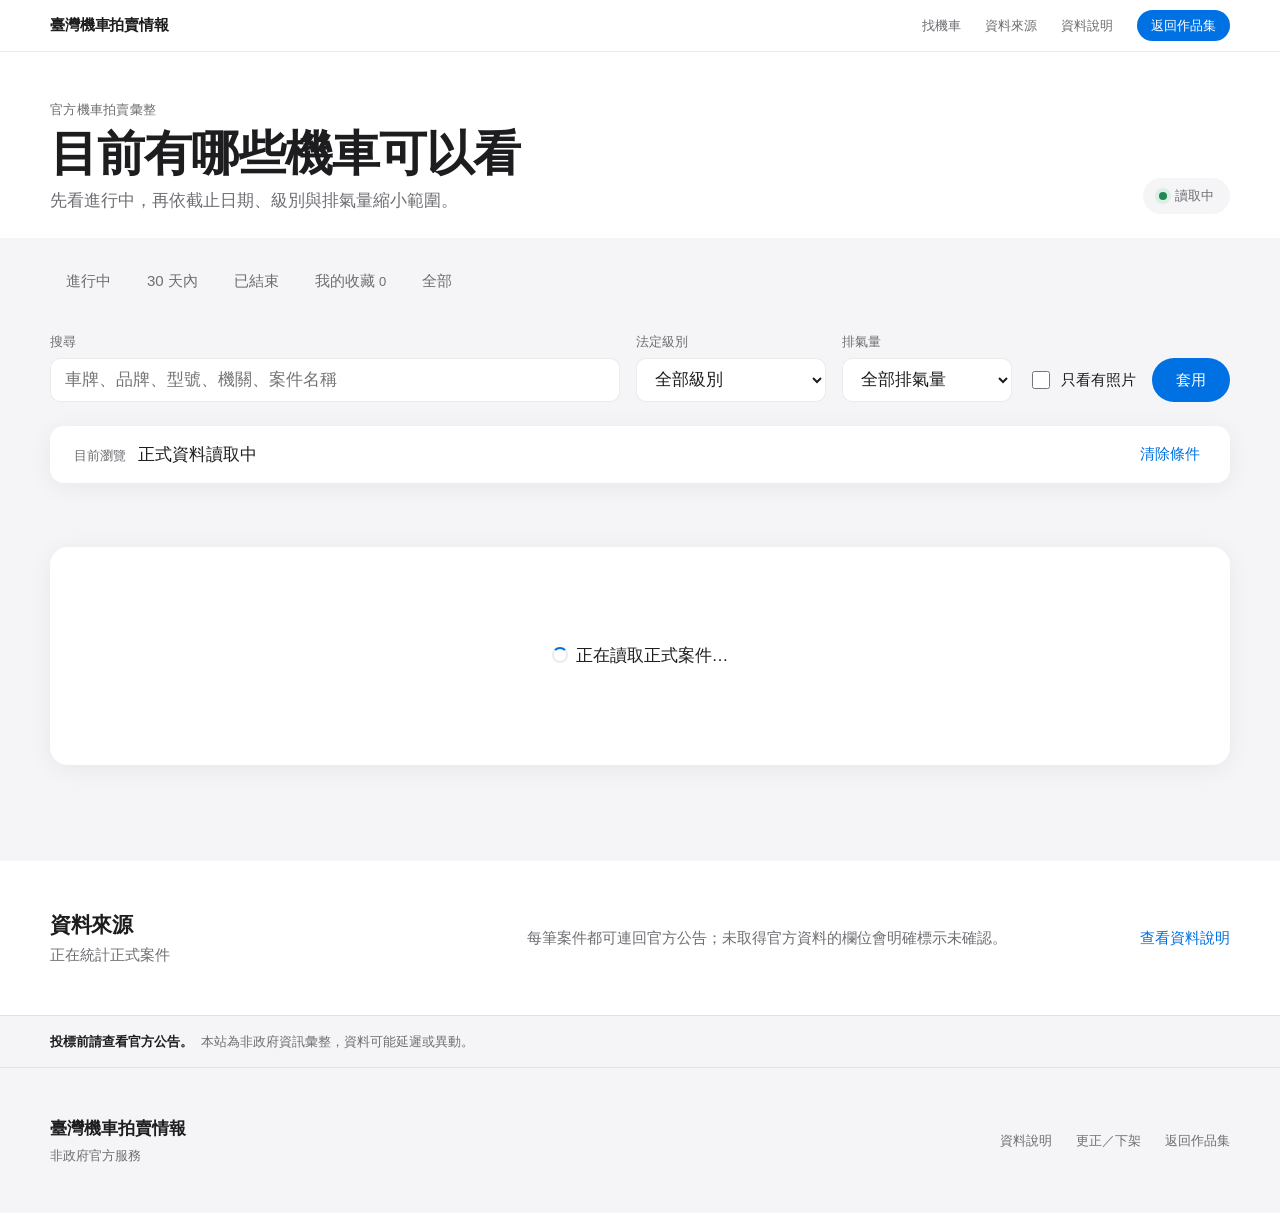
==== projects/taiwan-moto-auction/index.html @ c2b6a56d "style: redesign auction site with Apple-inspired design system 用 apple-ui-design skill 重寫 projects/t" ====
<!doctype html>
<html lang="zh-Hant">
<head>
  <meta charset="utf-8"><meta name="viewport" content="width=device-width,initial-scale=1">
  <meta name="description" content="臺灣機車拍賣情報：彙整官方公開機車標售案件、車牌、價格、拍賣日期、機關與原始公告。">
  <meta name="robots" content="index,follow,max-image-preview:large">
  <meta name="theme-color" content="#ffffff" media="(prefers-color-scheme: light)">
  <meta name="theme-color" content="#000000" media="(prefers-color-scheme: dark)">
  <meta property="og:title" content="臺灣機車拍賣情報｜Harry Chen"><meta property="og:description" content="從官方來源同步的真實機車標售資料，快速查看資格、車牌、價格、照片與公告。">
  <meta property="og:type" content="website"><meta property="og:url" content="https://harryjia.com/projects/taiwan-moto-auction">
  <title>臺灣機車拍賣情報｜Harry Chen</title><link rel="canonical" href="https://harryjia.com/projects/taiwan-moto-auction"><link rel="stylesheet" href="./styles.css">
</head>
<body>
  <a class="skip-link" href="#market">跳到案件列表</a>
  <header class="site-header"><a class="brand" href="./">臺灣機車拍賣情報</a><nav><a href="#market">找機車</a><a href="#coverage">資料來源</a><a href="./legal.html">資料說明</a><a class="back" href="/">返回作品集</a></nav></header>
  <main>
    <section class="page-intro"><div class="shell"><div><p class="eyebrow">官方機車拍賣彙整</p><h1>目前有哪些機車可以看</h1><p>先看進行中，再依截止日期、級別與排氣量縮小範圍。</p></div><div class="sync-pill" role="status"><span class="live-dot"></span><span id="syncStatus">讀取中</span></div></div></section>
    <section class="alert-bar" id="alerts" hidden><div class="shell" id="alertText"></div></section>
    <section class="market" id="market"><div class="shell">
      <div class="tabs" role="tablist" aria-label="案件狀態"><button data-view="active">進行中</button><button data-view="within30">30 天內</button><button data-view="ended">已結束</button><button data-view="favorites">我的收藏 <span id="favoriteCount">0</span></button><button data-view="all">全部</button></div>
      <form class="filters" id="filters">
        <label class="search-field"><span>搜尋</span><input id="keyword" type="search" placeholder="車牌、品牌、型號、機關、案件名稱"></label>
        <label><span>法定級別</span><select id="vehicleClass"><option value="">全部級別</option><option value="ORDINARY_LIGHT">普通輕型</option><option value="ORDINARY_HEAVY">普通重型</option><option value="LARGE_HEAVY">大型重型</option><option value="ELECTRIC_MOTORCYCLE">電動機車</option><option value="HEAVY_UNSPECIFIED">重型（級別未明）</option><option value="UNKNOWN">級別未確認</option></select></label>
        <label><span>排氣量</span><select id="cc"><option value="">全部排氣量</option></select></label>
        <label class="check"><input id="hasPhotos" type="checkbox">只看有照片</label><button class="button filter-button" type="submit">套用</button>
      </form>
      <div class="current-view"><div><span>目前瀏覽</span><strong id="summary">正式資料讀取中</strong></div><button id="clearFilters" type="button">清除條件</button></div><div class="chips" id="chips"></div>
      <div class="loading" id="loading"><span></span>正在讀取正式案件…</div><div class="error" id="error" hidden><h3>正式資料暫時無法載入</h3><p>沒有以假資料替代。請稍後重試，或直接前往官方來源。</p><button class="button" id="retry" type="button">重新讀取</button></div>
      <div class="card-grid" id="results"></div><div class="empty" id="empty" hidden><h3>目前沒有符合條件的正式案件</h3><p id="emptyHint">可切換狀態或清除部分條件。</p></div>
    </div></section>
    <section class="source-summary" id="coverage"><div class="shell"><div><h2>資料來源</h2><p id="sourceCounts">正在統計正式案件</p></div><p>每筆案件都可連回官方公告；未取得官方資料的欄位會明確標示未確認。</p><a href="./legal.html">查看資料說明</a></div></section>
    <aside class="notice"><div class="shell"><strong>投標前請查看官方公告。</strong><span>本站為非政府資訊彙整，資料可能延遲或異動。</span></div></aside>
  </main>
  <div class="compare-tray" id="compareTray" hidden><span>已選 <strong id="compareCount">0</strong> 台</span><button id="openCompare" type="button">開始比較</button><button id="clearCompare" type="button">清除</button></div>
  <dialog id="compareDialog"><div class="dialog-head"><h2>機車比較</h2><button id="closeCompare" type="button" aria-label="關閉">×</button></div><div class="compare-table-wrap" id="compareContent"></div></dialog>
  <footer><div class="shell footer-inner"><div><strong>臺灣機車拍賣情報</strong><p>非政府官方服務</p></div><nav><a href="./legal.html">資料說明</a><a href="mailto:harryjia1007@gmail.com">更正／下架</a><a href="/">返回作品集</a></nav></div></footer>
  <script src="./shared.js" defer></script><script src="./app.js" defer></script>
</body></html>
---- projects/taiwan-moto-auction/styles.css ----
/* ============================================================
   臺灣機車拍賣情報 — Apple 風格設計系統
   2026-08-20 依 apple-ui-design skill 重寫（Clarity / Deference / Depth）

   重寫原則：
   • 所有 class 名稱一律不動——app.js 與 detail.js 直接產生這些 class，
     改名會讓畫面靜默壞掉。這份檔案只換視覺，不碰結構。
   • 原本是壓縮成一行的寫法，改成可讀排版。檔案本來就小，維護性比幾 KB 重要。
   • 資料密集的列表頁不套用 Apple 行銷頁那種 680px 窄版；「內容為王」在這裡
     的意思是把案件資訊排清楚，不是把版面縮窄。
   ============================================================ */

/* ---------- 設計 token ---------- */
:root {
  /* 淺色（預設） */
  --bg-primary: #ffffff;
  --bg-secondary: #f5f5f7;
  --bg-elevated: #ffffff;
  --text-primary: #1d1d1f;
  /* Apple 官方行銷頁用的次要文字灰是 #86868b，但實測在白底上對 13px 以下的小字
     只有 3.62:1，gate 小標更低到 3.33:1——低於 WCAG AA 對小字要求的 4.5:1。
     apple-ui-design skill 的色票與它自己的 checklist（Contrast ratio ≥ 4.5:1）
     在這裡互相衝突，取無障礙優先，改用較深的 #6e6e73（實測 5.1:1 / 4.67:1）。 */
  --text-secondary: #6e6e73;
  --accent: #0071e3;
  --accent-hover: #0077ed;
  --separator: rgba(0, 0, 0, 0.08);
  --card-shadow: 0 4px 24px rgba(0, 0, 0, 0.06);
  --card-shadow-hover: 0 12px 40px rgba(0, 0, 0, 0.10);
  --overlay-shadow: 0 20px 60px rgba(0, 0, 0, 0.18);

  /* 語意色（沿用 Apple 系統色，深淺模式各一組） */
  --green: #1d8b4f;
  --green-bg: rgba(52, 199, 89, 0.12);
  --amber: #a05a00;
  --amber-bg: rgba(255, 149, 0, 0.12);
  --red: #d70015;
  --red-bg: rgba(255, 59, 48, 0.10);
  /* 「已結束」標籤專用。不直接用 --text-secondary：那個顏色是設計來放在頁面底色上的，
     疊在半透明灰底標籤上時對比度只有 4.4（深色模式更低到 4.07），11px 小字達不到
     WCAG AA 要求的 4.5:1。這組是實際量測後調到過標的值。 */
  --neutral: #5c5c60;
  --neutral-bg: rgba(0, 0, 0, 0.06);

  /* 間距節奏 4 / 8 / 16 / 24 / 48 / 96 */
  --space-xs: 4px;
  --space-sm: 8px;
  --space-md: 16px;
  --space-lg: 24px;
  --space-xl: 48px;
  --space-2xl: 96px;

  --radius-sm: 10px;
  --radius-md: 14px;
  --radius-lg: 18px;
  --radius-pill: 980px;

  --max: 1180px;
  --ease: cubic-bezier(0.25, 0.1, 0.25, 1);
  color-scheme: light dark;
}

@media (prefers-color-scheme: dark) {
  :root {
    --bg-primary: #000000;
    --bg-secondary: #1d1d1f;
    --bg-elevated: #1d1d1f;
    --text-primary: #f5f5f7;
    --text-secondary: #98989d;
    --accent: #0a84ff;
    --accent-hover: #409cff;
    --separator: rgba(255, 255, 255, 0.12);
    --card-shadow: 0 4px 24px rgba(0, 0, 0, 0.5);
    --card-shadow-hover: 0 12px 40px rgba(0, 0, 0, 0.6);
    --overlay-shadow: 0 20px 60px rgba(0, 0, 0, 0.7);

    --green: #30d158;
    --green-bg: rgba(48, 209, 88, 0.16);
    --amber: #ff9f0a;
    --amber-bg: rgba(255, 159, 10, 0.16);
    --red: #ff453a;
    --red-bg: rgba(255, 69, 58, 0.16);
    --neutral: #aeaeb2;
    --neutral-bg: rgba(255, 255, 255, 0.12);
  }
}

/* ---------- 基礎 ---------- */
* { box-sizing: border-box; }
html { scroll-behavior: smooth; -webkit-text-size-adjust: 100%; }

body {
  margin: 0;
  background: var(--bg-primary);
  color: var(--text-primary);
  font-family: -apple-system, BlinkMacSystemFont, "SF Pro Text", "PingFang TC",
               "Noto Sans TC", "Helvetica Neue", sans-serif;
  font-size: 17px;
  line-height: 1.5;
  -webkit-font-smoothing: antialiased;
}

a { color: inherit; text-underline-offset: 4px; }
button, select, input { font: inherit; color: inherit; }
h1, h2, h3 { letter-spacing: -0.02em; }

.shell { width: min(var(--max), calc(100% - var(--space-xl))); margin-inline: auto; }

.skip-link {
  position: fixed; left: var(--space-md); top: -60px; z-index: 30;
  padding: 12px 20px; border-radius: var(--radius-pill);
  background: var(--text-primary); color: var(--bg-primary);
  font-weight: 500; text-decoration: none;
}
.skip-link:focus { top: var(--space-md); }

:focus-visible { outline: 2px solid var(--accent); outline-offset: 3px; border-radius: 6px; }

/* ---------- 頁首 ---------- */
.site-header {
  position: sticky; top: 0; z-index: 20;
  height: 52px;
  padding-inline: max(var(--space-lg), calc((100vw - var(--max)) / 2));
  display: flex; align-items: center; justify-content: space-between;
  background: color-mix(in srgb, var(--bg-primary) 72%, transparent);
  backdrop-filter: saturate(180%) blur(20px);
  -webkit-backdrop-filter: saturate(180%) blur(20px);
  border-bottom: 1px solid var(--separator);
}
.brand { font-size: 15px; font-weight: 600; text-decoration: none; letter-spacing: -0.01em; }
.site-header nav { display: flex; align-items: center; gap: var(--space-lg); font-size: 13px; }
.site-header nav a { color: var(--text-secondary); text-decoration: none; transition: color 0.2s var(--ease); }
.site-header nav a:hover { color: var(--text-primary); }
.site-header .back {
  padding: 6px 14px; border-radius: var(--radius-pill);
  background: var(--accent); color: #fff; font-weight: 500;
}
.site-header .back:hover { background: var(--accent-hover); color: #fff; }

/* ---------- 通用文字與按鈕 ---------- */
.eyebrow {
  margin: 0 0 var(--space-sm);
  color: var(--text-secondary);
  font-size: 13px; font-weight: 500; letter-spacing: 0.02em;
}

.button {
  display: inline-flex; align-items: center; justify-content: center; gap: var(--space-sm);
  min-height: 44px; padding: 12px 24px;
  border: 0; border-radius: var(--radius-pill);
  background: var(--accent); color: #fff;
  font-size: 15px; font-weight: 500; text-decoration: none; cursor: pointer;
  transition: transform 0.2s var(--ease), background 0.2s var(--ease);
}
.button:hover { background: var(--accent-hover); transform: scale(1.02); }
.button:active { transform: scale(0.99); }

/* ---------- 頁面標題區 ---------- */
.page-intro { padding: var(--space-xl) 0 var(--space-lg); }
.page-intro .shell {
  display: flex; align-items: flex-end; justify-content: space-between; gap: var(--space-lg);
}
.page-intro h1 {
  margin: 0;
  font-size: clamp(32px, 5vw, 48px); font-weight: 600; line-height: 1.1;
}
.page-intro p:last-child { margin: var(--space-sm) 0 0; color: var(--text-secondary); }

.sync-pill {
  display: flex; align-items: center; gap: var(--space-sm);
  padding: 8px 16px; border-radius: var(--radius-pill);
  background: var(--bg-secondary); color: var(--text-secondary);
  font-size: 13px; white-space: nowrap;
}
.live-dot {
  width: 8px; height: 8px; border-radius: 50%; flex: none;
  background: var(--green); box-shadow: 0 0 0 4px var(--green-bg);
}

/* ---------- 提醒條 ---------- */
.alert-bar { background: var(--amber-bg); border-block: 1px solid var(--separator); }
.alert-bar .shell { padding-block: 12px; color: var(--amber); font-size: 15px; }

/* ---------- 市場區塊 ---------- */
.market { padding: var(--space-lg) 0 var(--space-2xl); background: var(--bg-secondary); }
.section-heading { margin-bottom: var(--space-lg); }
.section-heading h2 { margin: 0; font-size: clamp(24px, 3vw, 32px); font-weight: 600; }

/* 分頁標籤 */
.tabs {
  display: flex; align-items: center; gap: var(--space-xs);
  padding-bottom: var(--space-md);
  overflow-x: auto; scrollbar-width: none;
}
.tabs::-webkit-scrollbar { display: none; }
.tabs button {
  min-height: 36px; padding: 8px 16px;
  border: 0; border-radius: var(--radius-pill);
  background: transparent; color: var(--text-secondary);
  font-size: 15px; font-weight: 500; white-space: nowrap; cursor: pointer;
  transition: background 0.2s var(--ease), color 0.2s var(--ease);
}
.tabs button:hover { background: var(--separator); color: var(--text-primary); }
.tabs button.active { background: var(--accent); color: #fff; }
.tabs span { margin-left: auto; color: var(--text-secondary); font-size: 13px; }

/* 篩選列 */
.filters {
  display: grid; grid-template-columns: minmax(240px, 1.4fr) 190px 170px auto auto;
  gap: var(--space-md); align-items: end;
  padding: var(--space-md) 0 var(--space-lg);
}
.filters > label > span {
  display: block; margin-bottom: 6px;
  color: var(--text-secondary); font-size: 13px;
}
.filters select,
.filters input[type="search"] {
  width: 100%; height: 44px; padding: 0 14px;
  border: 1px solid var(--separator); border-radius: var(--radius-sm);
  background: var(--bg-elevated); color: var(--text-primary);
  transition: border-color 0.2s var(--ease);
}
.filters select:hover,
.filters input[type="search"]:hover { border-color: var(--text-secondary); }
.filters select:disabled { opacity: 0.4; }
.filters .check {
  min-height: 44px; display: flex; align-items: center; gap: var(--space-sm);
  font-size: 15px; white-space: nowrap; cursor: pointer;
}
.filters .check input { width: 18px; height: 18px; accent-color: var(--accent); }
.filter-button { height: 44px; }

/* 目前檢視摘要 */
.current-view {
  display: flex; justify-content: space-between; align-items: center; gap: var(--space-md);
  padding: var(--space-md) var(--space-lg);
  border-radius: var(--radius-md);
  background: var(--bg-elevated); box-shadow: var(--card-shadow);
}
.current-view div { display: flex; align-items: baseline; gap: 12px; min-width: 0; }
.current-view span { color: var(--text-secondary); font-size: 13px; white-space: nowrap; }
.current-view strong { font-weight: 500; }
.current-view button {
  border: 0; background: transparent; color: var(--accent);
  font-size: 15px; cursor: pointer; white-space: nowrap;
}
.current-view button:hover { text-decoration: underline; }

.chips { min-height: 24px; display: flex; gap: var(--space-sm); flex-wrap: wrap; margin: var(--space-md) 0 var(--space-lg); }
.chip {
  padding: 5px 12px; border-radius: var(--radius-pill);
  background: var(--bg-elevated); color: var(--text-secondary);
  font-size: 13px; box-shadow: var(--card-shadow);
}

/* ---------- 案件卡片 ---------- */
.card-grid { display: grid; grid-template-columns: repeat(3, minmax(0, 1fr)); gap: var(--space-lg); }

.card {
  position: relative;
  display: flex; flex-direction: column; min-width: 0;
  background: var(--bg-elevated);
  border-radius: var(--radius-lg);
  overflow: hidden;
  box-shadow: var(--card-shadow);
  transition: transform 0.3s var(--ease), box-shadow 0.3s var(--ease);
}
.card:hover { transform: translateY(-2px); box-shadow: var(--card-shadow-hover); }

/* 照片 */
.photo-carousel { position: relative; height: 220px; background: var(--bg-secondary); overflow: hidden; }
.photo-carousel img { width: 100%; height: 100%; object-fit: cover; display: block; }
.photo-carousel img[hidden] { display: none; }
.photo-prev, .photo-next {
  position: absolute; top: 50%; transform: translateY(-50%);
  width: 32px; height: 32px; display: grid; place-items: center;
  border: 0; border-radius: 50%;
  background: rgba(0, 0, 0, 0.5); color: #fff;
  font-size: 20px; line-height: 1; cursor: pointer;
  backdrop-filter: blur(8px);
  transition: background 0.2s var(--ease);
}
.photo-prev:hover, .photo-next:hover { background: rgba(0, 0, 0, 0.7); }
.photo-prev { left: 12px; }
.photo-next { right: 12px; }
.photo-count, .official-photo {
  position: absolute; bottom: 12px;
  padding: 4px 10px; border-radius: var(--radius-pill);
  background: rgba(0, 0, 0, 0.5); color: #fff;
  font-size: 11px; font-weight: 500;
  backdrop-filter: blur(8px);
}
.photo-count { right: 12px; }
.official-photo { left: 12px; }
.photo-failed { height: 100%; display: grid; place-items: center; color: var(--text-secondary); font-size: 15px; }
.photo-failed[hidden] { display: none; }
.image-error .official-photo,
.image-error .photo-count,
.image-error button { display: none; }

.no-photo-note {
  margin: var(--space-lg) 56px 0 var(--space-lg);
  color: var(--text-secondary); font-size: 13px;
}
.card-without-photo { border-top: 3px solid var(--accent); }

/* 收藏按鈕 */
.favorite-button {
  position: absolute; z-index: 4; right: 12px; top: 12px;
  width: 44px; height: 44px; display: grid; place-items: center;
  border: 0; border-radius: 50%;
  background: color-mix(in srgb, var(--bg-elevated) 80%, transparent);
  backdrop-filter: blur(20px);
  color: var(--text-secondary); font-size: 18px; cursor: pointer;
  box-shadow: 0 2px 12px rgba(0, 0, 0, 0.12);
  transition: transform 0.2s var(--ease), color 0.2s var(--ease);
}
.favorite-button:hover { transform: scale(1.08); }
.favorite-button.selected { color: var(--red); background: var(--red-bg); }

/* 卡片內容 */
.card-body { display: flex; flex-direction: column; gap: var(--space-md); padding: var(--space-lg); height: 100%; }

.source { display: flex; gap: var(--space-sm); align-items: center; color: var(--text-secondary); font-size: 13px; }
.source i { width: 6px; height: 6px; border-radius: 50%; background: var(--accent); flex: none; }
.source .status { margin-left: auto; padding: 3px 10px; border-radius: var(--radius-pill); font-size: 11px; font-weight: 500; }
.source .active-status { color: var(--green); background: var(--green-bg); }
.source .ended { color: var(--neutral); background: var(--neutral-bg); }

.card h3 { margin: 0; font-size: 21px; font-weight: 600; line-height: 1.25; }
.card h3 a { text-decoration: none; }
.card h3 a:hover { color: var(--accent); }
.official-title { margin: -8px 0 0; color: var(--text-secondary); font-size: 13px; line-height: 1.4; }

/* 兩個關鍵決策欄位：能否領牌／投標資格 —— 這是本站對綜合型網站的核心差異，給它最高視覺權重 */
.gates { display: grid; grid-template-columns: 1fr 1fr; gap: var(--space-sm); }
.gate { padding: 12px; border-radius: var(--radius-sm); background: var(--bg-secondary); }
.gate span { display: block; color: var(--text-secondary); font-size: 11px; margin-bottom: 2px; }
.gate strong { font-size: 14px; font-weight: 500; }

.facts { display: grid; grid-template-columns: 1fr 1fr; gap: 12px; margin: 0; }
.facts div { min-width: 0; }
.facts dt { display: block; color: var(--text-secondary); font-size: 11px; }
.facts dd { margin: 2px 0 0; font-size: 14px; font-weight: 500; overflow-wrap: anywhere; }

.condition {
  margin: auto 0 0; padding-top: var(--space-md);
  border-top: 1px solid var(--separator);
  color: var(--text-secondary); font-size: 13px;
}

.card-actions {
  display: flex; align-items: center; gap: 12px; flex-wrap: wrap;
  margin-top: auto; padding-top: var(--space-md);
  border-top: 1px solid var(--separator);
}
.detail-link, .official-link { color: var(--accent); font-size: 15px; font-weight: 500; text-decoration: none; }
.detail-link:hover, .official-link:hover { text-decoration: underline; }
.compare-button {
  min-height: 32px; padding: 6px 14px;
  border: 1px solid var(--separator); border-radius: var(--radius-pill);
  background: transparent; color: var(--text-primary);
  font-size: 13px; font-weight: 500; cursor: pointer;
  transition: all 0.2s var(--ease);
}
.compare-button:hover { border-color: var(--accent); color: var(--accent); }
.compare-button.selected { border-color: var(--accent); background: var(--accent); color: #fff; }
.card-actions span { margin-left: auto; color: var(--text-secondary); font-size: 11px; white-space: nowrap; }

/* ---------- 狀態區塊 ---------- */
.loading, .error, .empty {
  margin-top: var(--space-md); padding: var(--space-2xl) var(--space-lg);
  text-align: center; border-radius: var(--radius-lg);
  background: var(--bg-elevated); box-shadow: var(--card-shadow);
}
.loading span {
  display: inline-block; width: 16px; height: 16px; margin-right: var(--space-sm);
  vertical-align: -2px;
  border: 2px solid var(--separator); border-top-color: var(--accent);
  border-radius: 50%; animation: spin 0.8s linear infinite;
}
@keyframes spin { to { transform: rotate(360deg); } }
.error h2, .error h3, .empty h3 { margin: 0 0 var(--space-sm); font-size: 21px; font-weight: 600; }
.error p, .empty p { margin: 0 0 var(--space-md); color: var(--text-secondary); }

/* ---------- 資料來源區 ---------- */
.source-summary { padding: var(--space-xl) 0; background: var(--bg-primary); }
.source-summary .shell {
  display: grid; grid-template-columns: 1fr 1.3fr auto;
  align-items: center; gap: var(--space-lg);
}
.source-summary h2 { margin: 0 0 var(--space-xs); font-size: 21px; font-weight: 600; }
.source-summary p { margin: 0; color: var(--text-secondary); font-size: 15px; }
.source-summary a { color: var(--accent); font-size: 15px; font-weight: 500; white-space: nowrap; text-decoration: none; }
.source-summary a:hover { text-decoration: underline; }

.notice { padding: var(--space-md) 0; background: var(--bg-secondary); border-top: 1px solid var(--separator); }
.notice .shell { display: flex; gap: var(--space-sm); align-items: center; flex-wrap: wrap; font-size: 13px; }
.notice span { color: var(--text-secondary); }

/* ---------- 頁尾 ---------- */
footer { padding: var(--space-xl) 0; background: var(--bg-secondary); border-top: 1px solid var(--separator); }
.footer-inner { display: flex; justify-content: space-between; gap: var(--space-lg); flex-wrap: wrap; }
.footer-inner strong { font-size: 17px; font-weight: 600; }
.footer-inner p { margin: var(--space-xs) 0 0; color: var(--text-secondary); font-size: 13px; }
.footer-inner nav { display: flex; gap: var(--space-lg); align-items: center; flex-wrap: wrap; font-size: 13px; }
.footer-inner nav a { color: var(--text-secondary); text-decoration: none; }
.footer-inner nav a:hover { color: var(--text-primary); }

/* ---------- 比較列與對話框 ---------- */
.compare-tray {
  position: fixed; z-index: 15; left: 50%; bottom: var(--space-lg);
  transform: translateX(-50%);
  display: flex; align-items: center; gap: var(--space-md);
  padding: 10px 10px 10px var(--space-lg);
  border-radius: var(--radius-pill);
  background: color-mix(in srgb, var(--text-primary) 92%, transparent);
  color: var(--bg-primary);
  backdrop-filter: blur(20px);
  box-shadow: var(--overlay-shadow);
  animation: fadeUp 0.3s var(--ease);
}
.compare-tray[hidden] { display: none; }
.compare-tray span { font-size: 15px; white-space: nowrap; }
.compare-tray button {
  min-height: 36px; padding: 8px 18px;
  border: 0; border-radius: var(--radius-pill);
  background: var(--accent); color: #fff;
  font-size: 15px; font-weight: 500; cursor: pointer;
  transition: opacity 0.2s var(--ease);
}
.compare-tray button:last-child { background: transparent; color: var(--bg-primary); }
.compare-tray button:hover { opacity: 0.85; }
.compare-tray button:disabled { opacity: 0.35; cursor: not-allowed; }

@keyframes fadeUp {
  from { opacity: 0; transform: translate(-50%, 20px); }
  to { opacity: 1; transform: translate(-50%, 0); }
}

dialog {
  width: min(920px, calc(100% - var(--space-lg)));
  max-height: 85vh; padding: 0;
  border: 0; border-radius: var(--radius-lg);
  background: var(--bg-elevated); color: var(--text-primary);
  box-shadow: var(--overlay-shadow);
}
dialog::backdrop { background: rgba(0, 0, 0, 0.45); backdrop-filter: blur(4px); }
.dialog-head {
  position: sticky; top: 0; z-index: 1;
  display: flex; justify-content: space-between; align-items: center;
  padding: var(--space-md) var(--space-lg);
  background: color-mix(in srgb, var(--bg-elevated) 85%, transparent);
  backdrop-filter: blur(20px);
  border-bottom: 1px solid var(--separator);
}
.dialog-head h2 { margin: 0; font-size: 21px; font-weight: 600; }
.dialog-head button {
  width: 44px; height: 44px; display: grid; place-items: center;
  border: 0; border-radius: 50%; background: transparent;
  color: var(--text-secondary); font-size: 24px; cursor: pointer;
}
.dialog-head button:hover { background: var(--bg-secondary); color: var(--text-primary); }
.compare-table-wrap { overflow: auto; padding: var(--space-lg); }
.compare-table { width: 100%; border-collapse: collapse; }
.compare-table th, .compare-table td {
  min-width: 180px; padding: 12px;
  border-bottom: 1px solid var(--separator);
  text-align: left; vertical-align: top; font-size: 15px;
}
.compare-table th { min-width: 110px; color: var(--text-secondary); font-size: 13px; font-weight: 400; }

/* ---------- 案件詳細頁 ---------- */
.detail-main { min-height: 70vh; padding: var(--space-lg) 0 var(--space-2xl); }
.detail-back { display: inline-block; margin-bottom: var(--space-lg); color: var(--accent); font-size: 15px; text-decoration: none; }
.detail-back:hover { text-decoration: underline; }

.detail-hero {
  display: flex; justify-content: space-between; align-items: flex-start; gap: var(--space-lg);
  padding-bottom: var(--space-lg); border-bottom: 1px solid var(--separator);
}
.detail-hero h1 { margin: 0; font-size: clamp(32px, 5vw, 48px); font-weight: 600; line-height: 1.1; }
.detail-hero p:last-child { max-width: 680px; color: var(--text-secondary); }
.detail-favorite {
  min-height: 44px; padding: 12px 20px;
  border: 1px solid var(--separator); border-radius: var(--radius-pill);
  background: transparent; color: var(--text-primary);
  font-size: 15px; font-weight: 500; white-space: nowrap; cursor: pointer;
  transition: all 0.2s var(--ease);
}
.detail-favorite:hover { border-color: var(--text-secondary); }
.detail-favorite.selected { border-color: var(--red); background: var(--red-bg); color: var(--red); }

.detail-gallery { display: grid; grid-template-columns: repeat(3, 1fr); gap: 12px; margin: var(--space-lg) 0; }
.detail-gallery a:first-child { grid-column: span 2; grid-row: span 2; }
.detail-gallery img {
  width: 100%; height: 220px; display: block; object-fit: cover;
  border-radius: var(--radius-md);
  transition: transform 0.3s var(--ease);
}
.detail-gallery a:first-child img { height: 452px; }
.detail-gallery a:hover img { transform: scale(1.01); }
.detail-no-photo {
  margin: var(--space-lg) 0; padding: var(--space-md) var(--space-lg);
  border-radius: var(--radius-md); background: var(--bg-secondary);
  color: var(--text-secondary); font-size: 15px;
}

.detail-grid { display: grid; grid-template-columns: repeat(2, 1fr); gap: var(--space-md); margin-top: var(--space-lg); }
.detail-section {
  padding: var(--space-lg); border-radius: var(--radius-lg);
  background: var(--bg-secondary);
}
.detail-section h2 { margin: 0 0 var(--space-md); font-size: 21px; font-weight: 600; }
.detail-section ul { margin-bottom: 0; padding-left: 1.2em; color: var(--text-secondary); }
.detail-facts { display: grid; grid-template-columns: repeat(2, 1fr); gap: var(--space-md); margin: 0; }
.detail-facts dt { color: var(--text-secondary); font-size: 11px; }
.detail-facts dd { margin: 2px 0 0; font-size: 15px; font-weight: 500; overflow-wrap: anywhere; }

.official-callout {
  display: flex; justify-content: space-between; align-items: center; gap: var(--space-lg);
  margin-top: var(--space-md); padding: var(--space-lg);
  border-radius: var(--radius-lg);
  background: var(--text-primary); color: var(--bg-primary);
}
.official-callout p { margin: var(--space-xs) 0 0; opacity: 0.7; font-size: 15px; }
.official-callout .button { background: var(--accent); color: #fff; }

/* ---------- 法律頁（legal.html 內嵌樣式的底稿） ---------- */
.legal { max-width: 680px; padding: var(--space-xl) 0 var(--space-2xl); }
.legal h1 { font-size: clamp(32px, 5vw, 48px); font-weight: 600; line-height: 1.1; }
.legal h2 {
  margin-top: var(--space-xl); padding-top: var(--space-lg);
  border-top: 1px solid var(--separator);
  font-size: 21px; font-weight: 600;
}
.legal p, .legal li { color: var(--text-secondary); }
.legal-callout {
  padding: var(--space-lg); border-radius: var(--radius-md);
  background: var(--bg-secondary); color: var(--text-primary);
}
.legal nav { display: flex; gap: var(--space-lg); flex-wrap: wrap; margin-top: var(--space-xl); font-size: 15px; }
.legal nav a { color: var(--accent); text-decoration: none; }

/* ---------- 響應式 ---------- */
@media (max-width: 900px) {
  .site-header nav a:not(.back) { display: none; }
  .filters { grid-template-columns: 1fr 1fr; }
  .search-field { grid-column: 1 / -1; }
  .card-grid { grid-template-columns: repeat(2, 1fr); }
  .page-intro .shell { flex-direction: column; align-items: flex-start; }
  .source-summary .shell { grid-template-columns: 1fr; }
  .detail-grid { grid-template-columns: 1fr; }
}

@media (max-width: 620px) {
  body { font-size: 16px; }
  .shell { width: min(var(--max), calc(100% - var(--space-lg))); }
  .site-header { padding-inline: var(--space-md); }
  .page-intro { padding: var(--space-lg) 0 var(--space-md); }
  .market { padding-bottom: var(--space-xl); }
  .tabs span { display: none; }
  .filters { grid-template-columns: 1fr; }
  .search-field { grid-column: auto; }
  .filter-button { width: 100%; }
  .current-view { align-items: flex-start; flex-direction: column; gap: var(--space-sm); }
  .current-view div { display: block; }
  .card-grid { grid-template-columns: 1fr; }
  .compare-tray { width: calc(100% - var(--space-lg)); justify-content: center; }
  .card-actions span { width: 100%; margin-left: 0; }
  .detail-hero { flex-direction: column; }
  .detail-gallery { grid-template-columns: 1fr 1fr; }
  .detail-gallery a:first-child { grid-column: span 2; }
  .detail-gallery img,
  .detail-gallery a:first-child img { height: 200px; }
  .detail-facts { grid-template-columns: 1fr 1fr; }
  .official-callout { align-items: flex-start; flex-direction: column; }
  .notice .shell { align-items: flex-start; flex-direction: column; gap: var(--space-xs); }
}

/* ---------- 觸控裝置：把點擊目標放大到 44px ----------
   Apple HIG 要求觸控目標至少 44×44pt。這裡不直接把桌機版全部撐大——滑鼠游標
   精準度高，硬撐成 44px 只會讓版面變臃腫、資訊密度下降。改成只在「粗指標」
   （手機、平板等觸控裝置）時放大，兩種輸入方式各自拿到合適的尺寸。

   文字型連結（查看完整資料、清除條件）不改字級，只加垂直 padding 撐開可點區域，
   視覺上維持原樣但手指點得到。 */
@media (pointer: coarse) {
  .tabs button { min-height: 44px; }
  .compare-button { min-height: 44px; padding-inline: 18px; }
  .photo-prev, .photo-next { width: 44px; height: 44px; font-size: 24px; }
  .detail-link,
  .official-link,
  .current-view button,
  .detail-back,
  .source-summary a,
  .legal nav a,
  .footer-inner nav a {
    display: inline-flex; align-items: center; min-height: 44px;
  }
  /* 卡片底部連結加了 min-height 後會把 card-actions 撐高，補一點負邊距抵銷 */
  .card-actions { padding-top: var(--space-sm); }
}

@media (prefers-reduced-motion: reduce) {
  html { scroll-behavior: auto; }
  *, *::before, *::after { transition: none !important; animation: none !important; }
}
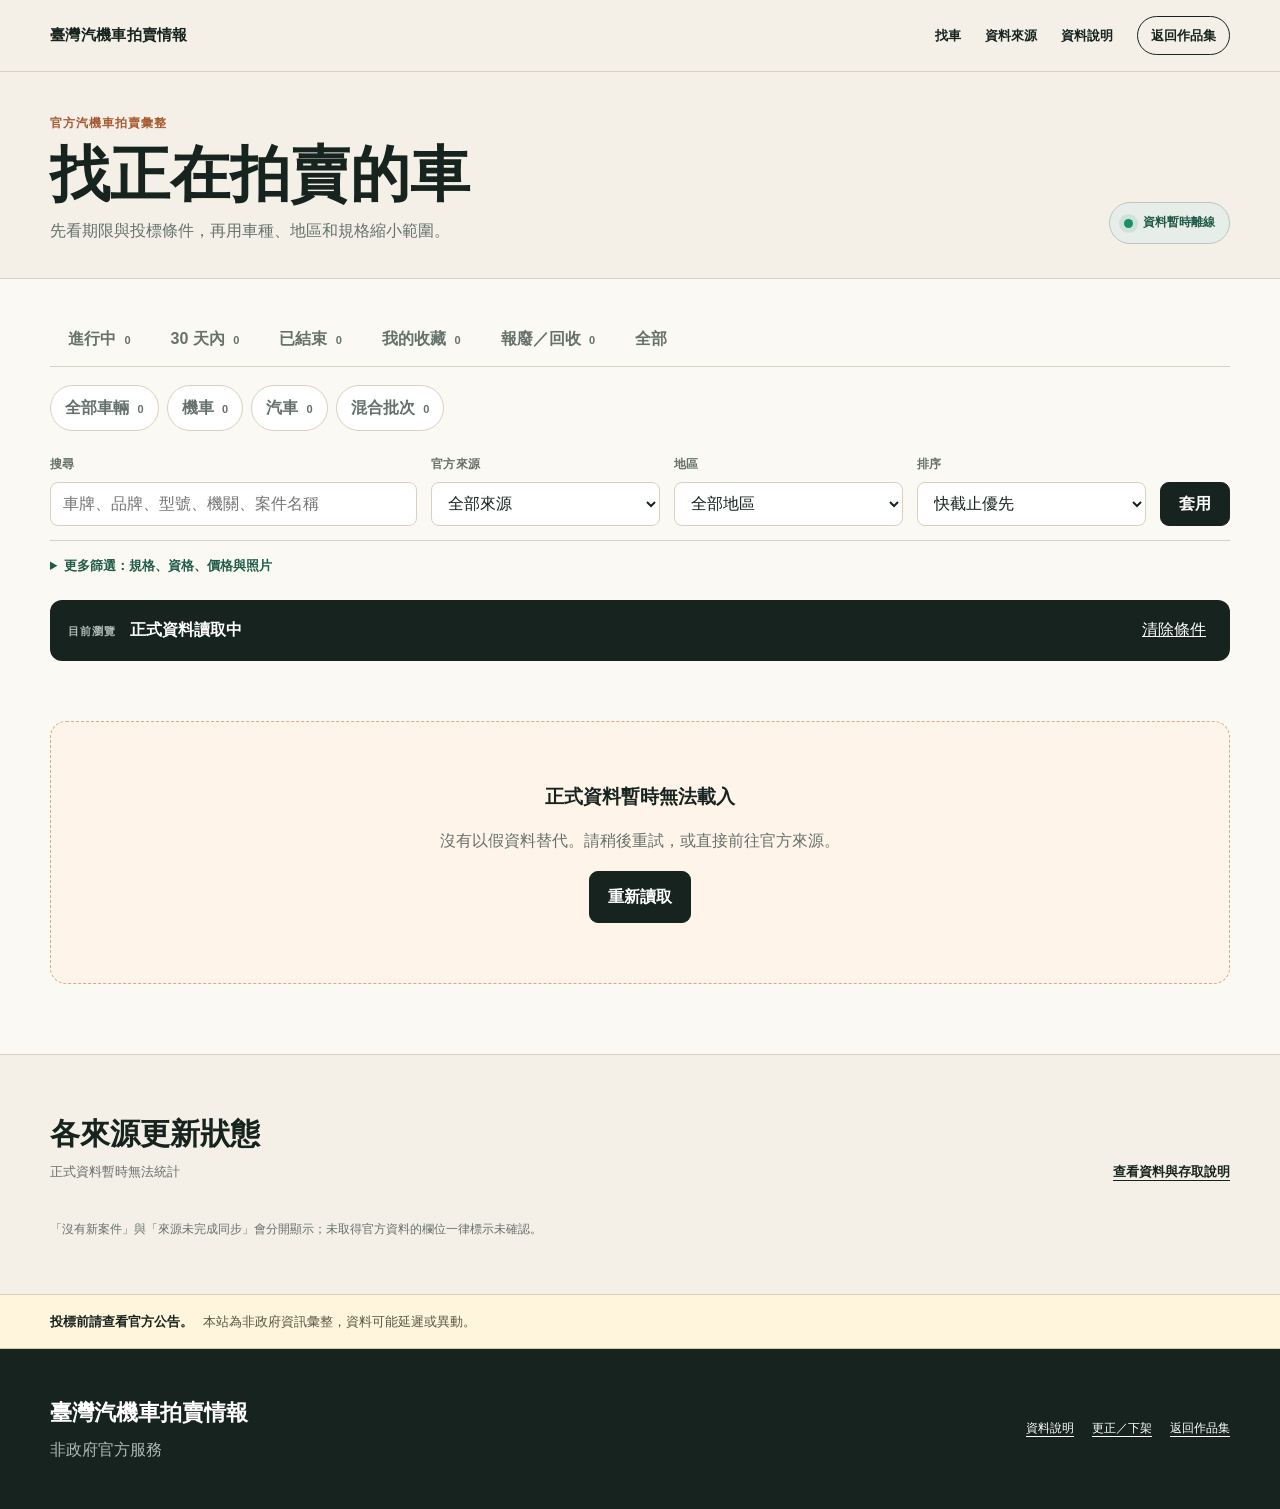
==== commit 8a1bec0f: "feat: launch live vehicle auction marketplace" ====
--- a/projects/taiwan-moto-auction/index.html
+++ b/projects/taiwan-moto-auction/index.html
@@ -2,37 +2,49 @@
 <html lang="zh-Hant">
 <head>
   <meta charset="utf-8"><meta name="viewport" content="width=device-width,initial-scale=1">
-  <meta name="description" content="臺灣機車拍賣情報：彙整官方公開機車標售案件、車牌、價格、拍賣日期、機關與原始公告。">
-  <meta name="robots" content="index,follow,max-image-preview:large">
-  <meta name="theme-color" content="#ffffff" media="(prefers-color-scheme: light)">
-  <meta name="theme-color" content="#000000" media="(prefers-color-scheme: dark)">
-  <meta property="og:title" content="臺灣機車拍賣情報｜Harry Chen"><meta property="og:description" content="從官方來源同步的真實機車標售資料，快速查看資格、車牌、價格、照片與公告。">
+  <meta name="description" content="臺灣汽機車拍賣情報：彙整官方公開汽車與機車標售案件、車牌、價格、拍賣日期、機關與原始公告。">
+  <meta name="robots" content="index,follow,max-image-preview:large"><meta name="theme-color" content="#f4f0e7">
+  <meta property="og:title" content="臺灣汽機車拍賣情報｜Harry Chen"><meta property="og:description" content="從官方來源同步的真實汽機車標售資料，快速查看資格、車牌、價格、照片與公告。">
   <meta property="og:type" content="website"><meta property="og:url" content="https://harryjia.com/projects/taiwan-moto-auction">
-  <title>臺灣機車拍賣情報｜Harry Chen</title><link rel="canonical" href="https://harryjia.com/projects/taiwan-moto-auction"><link rel="stylesheet" href="./styles.css">
+  <title>臺灣汽機車拍賣情報｜Harry Chen</title><link rel="canonical" href="https://harryjia.com/projects/taiwan-moto-auction"><link rel="stylesheet" href="./styles.css">
 </head>
 <body>
   <a class="skip-link" href="#market">跳到案件列表</a>
-  <header class="site-header"><a class="brand" href="./">臺灣機車拍賣情報</a><nav><a href="#market">找機車</a><a href="#coverage">資料來源</a><a href="./legal.html">資料說明</a><a class="back" href="/">返回作品集</a></nav></header>
+  <header class="site-header"><a class="brand" href="./">臺灣汽機車拍賣情報</a><nav><a href="#market">找車</a><a href="#coverage">資料來源</a><a href="./legal.html">資料說明</a><a class="back" href="/">返回作品集</a></nav></header>
   <main>
-    <section class="page-intro"><div class="shell"><div><p class="eyebrow">官方機車拍賣彙整</p><h1>目前有哪些機車可以看</h1><p>先看進行中，再依截止日期、級別與排氣量縮小範圍。</p></div><div class="sync-pill" role="status"><span class="live-dot"></span><span id="syncStatus">讀取中</span></div></div></section>
+    <section class="page-intro"><div class="shell"><div><p class="eyebrow">官方汽機車拍賣彙整</p><h1>找正在拍賣的車</h1><p>先看期限與投標條件，再用車種、地區和規格縮小範圍。</p></div><div class="sync-pill" role="status"><span class="live-dot"></span><span id="syncStatus">讀取中</span></div></div></section>
     <section class="alert-bar" id="alerts" hidden><div class="shell" id="alertText"></div></section>
     <section class="market" id="market"><div class="shell">
-      <div class="tabs" role="tablist" aria-label="案件狀態"><button data-view="active">進行中</button><button data-view="within30">30 天內</button><button data-view="ended">已結束</button><button data-view="favorites">我的收藏 <span id="favoriteCount">0</span></button><button data-view="all">全部</button></div>
+      <div class="tabs" role="tablist" aria-label="案件狀態"><button data-view="active">進行中 <span id="activeCount">0</span></button><button data-view="within30">30 天內 <span id="within30Count">0</span></button><button data-view="ended">已結束 <span id="endedCount">0</span></button><button data-view="favorites">我的收藏 <span id="favoriteCount">0</span></button><button data-view="scrap">報廢／回收 <span id="scrapCount">0</span></button><button data-view="all">全部</button></div>
+      <div class="vehicle-tabs" role="tablist" aria-label="車輛種類"><button data-vehicle="all">全部車輛 <span id="allVehicleCount">0</span></button><button data-vehicle="MOTORCYCLE">機車 <span id="motorcycleCount">0</span></button><button data-vehicle="CAR">汽車 <span id="carCount">0</span></button><button data-vehicle="MIXED">混合批次 <span id="mixedCount">0</span></button></div>
       <form class="filters" id="filters">
         <label class="search-field"><span>搜尋</span><input id="keyword" type="search" placeholder="車牌、品牌、型號、機關、案件名稱"></label>
-        <label><span>法定級別</span><select id="vehicleClass"><option value="">全部級別</option><option value="ORDINARY_LIGHT">普通輕型</option><option value="ORDINARY_HEAVY">普通重型</option><option value="LARGE_HEAVY">大型重型</option><option value="ELECTRIC_MOTORCYCLE">電動機車</option><option value="HEAVY_UNSPECIFIED">重型（級別未明）</option><option value="UNKNOWN">級別未確認</option></select></label>
-        <label><span>排氣量</span><select id="cc"><option value="">全部排氣量</option></select></label>
-        <label class="check"><input id="hasPhotos" type="checkbox">只看有照片</label><button class="button filter-button" type="submit">套用</button>
+        <label><span>官方來源</span><select id="source"><option value="">全部來源</option></select></label>
+        <label><span>地區</span><select id="region"><option value="">全部地區</option></select></label>
+        <label><span>排序</span><select id="sort"><option value="deadline">快截止優先</option><option value="newest">最近同步優先</option><option value="priceLow">價格低到高</option><option value="priceHigh">價格高到低</option><option value="completeness">資料完整優先</option></select></label>
+        <button class="button filter-button" type="submit">套用</button>
+        <details class="advanced-filters" id="advancedFilters"><summary>更多篩選：規格、資格、價格與照片</summary><div>
+          <label id="motorcycleClassField"><span>機車級別</span><select id="vehicleClass"><option value="">全部機車級別</option><option value="ORDINARY_LIGHT">普通輕型</option><option value="ORDINARY_HEAVY">普通重型</option><option value="LARGE_HEAVY">大型重型</option><option value="ELECTRIC_MOTORCYCLE">電動機車</option><option value="HEAVY_UNSPECIFIED">重型（級別未明）</option><option value="UNKNOWN">級別未確認</option></select></label>
+          <label id="ccField"><span>機車排氣量</span><select id="cc"><option value="">全部排氣量</option></select></label>
+          <label id="carCategoryField"><span>汽車類別</span><select id="carCategory"><option value="">全部汽車類別</option><option value="PASSENGER">小客車／轎車</option><option value="SUV">休旅車</option><option value="VAN">廂型／客貨車</option><option value="TRUCK">貨車</option><option value="BUS">大客車／遊覽車</option><option value="OTHER">其他汽車</option><option value="UNKNOWN">類別未確認</option></select></label>
+          <label><span>投標資格</span><select id="eligibility"><option value="">全部資格</option><option value="PUBLIC">一般民眾可投標</option><option value="BUSINESS_ONLY">限事業單位</option><option value="SPECIAL_QUALIFICATION">需特別資格</option><option value="BULK_PURCHASE_ONLY">限整批投標</option><option value="UNKNOWN">資格未確認</option></select></label>
+          <label><span>領牌狀態</span><select id="registration"><option value="">全部狀態</option><option value="NORMAL_TRANSFER">可正常過戶</option><option value="RE_REGISTRATION_REQUIRED">需重新領牌</option><option value="INSPECTION_REQUIRED">需檢驗後領牌</option><option value="REGISTRABILITY_UNKNOWN">能否領牌未確認</option><option value="DEREGISTERED">牌照已繳銷</option><option value="UNKNOWN">狀態未確認</option></select></label>
+          <label><span>拍賣期限</span><select id="deadline"><option value="">不限期限</option><option value="3">3 天內</option><option value="7">7 天內</option><option value="14">14 天內</option><option value="30">30 天內</option></select></label>
+          <label><span>最低價格</span><input id="minPrice" type="number" min="0" step="100" inputmode="numeric" placeholder="不限"></label>
+          <label><span>最高價格</span><input id="maxPrice" type="number" min="0" step="100" inputmode="numeric" placeholder="不限"></label>
+          <label class="check"><input id="hasPhotos" type="checkbox">只看有照片</label>
+          <label class="check"><input id="singleLot" type="checkbox">只看單輛</label>
+        </div></details>
       </form>
       <div class="current-view"><div><span>目前瀏覽</span><strong id="summary">正式資料讀取中</strong></div><button id="clearFilters" type="button">清除條件</button></div><div class="chips" id="chips"></div>
       <div class="loading" id="loading"><span></span>正在讀取正式案件…</div><div class="error" id="error" hidden><h3>正式資料暫時無法載入</h3><p>沒有以假資料替代。請稍後重試，或直接前往官方來源。</p><button class="button" id="retry" type="button">重新讀取</button></div>
-      <div class="card-grid" id="results"></div><div class="empty" id="empty" hidden><h3>目前沒有符合條件的正式案件</h3><p id="emptyHint">可切換狀態或清除部分條件。</p></div>
+      <div class="card-grid" id="results"></div><div class="empty" id="empty" hidden><h3>目前沒有符合條件的正式案件</h3><p id="emptyHint">可切換狀態或清除部分條件。</p><div class="empty-actions"><button class="button" id="emptyClear" type="button">清除篩選</button><button id="emptyEnded" type="button">查看已結束紀錄</button></div></div>
     </div></section>
-    <section class="source-summary" id="coverage"><div class="shell"><div><h2>資料來源</h2><p id="sourceCounts">正在統計正式案件</p></div><p>每筆案件都可連回官方公告；未取得官方資料的欄位會明確標示未確認。</p><a href="./legal.html">查看資料說明</a></div></section>
+    <section class="source-summary" id="coverage"><div class="shell"><div class="source-heading"><div><h2>各來源更新狀態</h2><p id="sourceCounts">正在統計正式案件</p></div><a href="./legal.html">查看資料與存取說明</a></div><div class="source-health-grid" id="sourceHealth"></div><p class="source-footnote">「沒有新案件」與「來源未完成同步」會分開顯示；未取得官方資料的欄位一律標示未確認。</p></div></section>
     <aside class="notice"><div class="shell"><strong>投標前請查看官方公告。</strong><span>本站為非政府資訊彙整，資料可能延遲或異動。</span></div></aside>
   </main>
   <div class="compare-tray" id="compareTray" hidden><span>已選 <strong id="compareCount">0</strong> 台</span><button id="openCompare" type="button">開始比較</button><button id="clearCompare" type="button">清除</button></div>
-  <dialog id="compareDialog"><div class="dialog-head"><h2>機車比較</h2><button id="closeCompare" type="button" aria-label="關閉">×</button></div><div class="compare-table-wrap" id="compareContent"></div></dialog>
-  <footer><div class="shell footer-inner"><div><strong>臺灣機車拍賣情報</strong><p>非政府官方服務</p></div><nav><a href="./legal.html">資料說明</a><a href="mailto:harryjia1007@gmail.com">更正／下架</a><a href="/">返回作品集</a></nav></div></footer>
-  <script src="./shared.js" defer></script><script src="./app.js" defer></script>
+  <dialog id="compareDialog"><div class="dialog-head"><h2>車輛比較</h2><button id="closeCompare" type="button" aria-label="關閉">×</button></div><div class="compare-table-wrap" id="compareContent"></div></dialog>
+  <footer><div class="shell footer-inner"><div><strong>臺灣汽機車拍賣情報</strong><p>非政府官方服務</p></div><nav><a href="./legal.html">資料說明</a><a href="mailto:harryjia1007@gmail.com">更正／下架</a><a href="/">返回作品集</a></nav></div></footer>
+  <script src="./shared.js" defer></script><script src="./app-v2.js" defer></script>
 </body></html>
--- a/projects/taiwan-moto-auction/styles.css
+++ b/projects/taiwan-moto-auction/styles.css
@@ -1,609 +1,71 @@
-/* ============================================================
-   臺灣機車拍賣情報 — Apple 風格設計系統
-   2026-08-20 依 apple-ui-design skill 重寫（Clarity / Deference / Depth）
+:root{--canvas:#f4f0e7;--surface:#fbf9f4;--ink:#17231f;--muted:#66716c;--forest:#1f5b49;--copper:#a65a32;--blue:#426b76;--line:#d8d0c0;--shadow:0 24px 70px rgba(23,35,31,.12);--max:1180px;color-scheme:light}
+*{box-sizing:border-box}
+html{scroll-behavior:smooth}
+body{margin:0;background:var(--canvas);color:var(--ink);font-family:-apple-system,BlinkMacSystemFont,"Noto Sans TC","PingFang TC",sans-serif;line-height:1.65}
+a{color:inherit;text-underline-offset:4px}button,select,input{font:inherit}.shell{width:min(var(--max),calc(100% - 48px));margin:auto}
+.skip-link{position:fixed;left:16px;top:-60px;background:var(--ink);color:white;padding:10px 16px;z-index:20}.skip-link:focus{top:16px}
+.site-header{height:72px;padding:0 max(24px,calc((100vw - var(--max))/2));display:flex;align-items:center;justify-content:space-between;border-bottom:1px solid var(--line);background:rgba(244,240,231,.94);position:sticky;top:0;z-index:10;backdrop-filter:blur(16px)}
+.brand{font-size:15px;font-weight:900;letter-spacing:.02em;text-decoration:none}
+.site-header nav{display:flex;align-items:center;gap:24px;font-size:13px;font-weight:700}.site-header nav a{text-decoration:none}.site-header .back{padding:8px 13px;border:1px solid var(--ink);border-radius:999px}
+.eyebrow{margin:0 0 8px;color:var(--copper);font-size:12px;font-weight:900;letter-spacing:.08em}.button{display:inline-flex;align-items:center;justify-content:center;gap:8px;border:1px solid var(--ink);border-radius:9px;padding:12px 18px;background:var(--ink);color:white;text-decoration:none;font-weight:800;cursor:pointer;transition:.18s}.button:hover{background:var(--forest)}
+.page-intro{padding:42px 0 34px}.page-intro .shell{display:flex;align-items:end;justify-content:space-between;gap:30px}.page-intro h1{margin:0;font-family:Georgia,"Noto Serif TC",serif;font-size:clamp(38px,5vw,60px);line-height:1.1}.page-intro p:last-child{margin:10px 0 0;color:var(--muted)}.sync-pill{display:flex;align-items:center;gap:10px;padding:10px 14px;border:1px solid #b7c9c0;border-radius:999px;background:#e7eee9;color:var(--forest);font-size:12px;font-weight:800;white-space:nowrap}.live-dot{width:9px;height:9px;border-radius:50%;background:#1a8f63;box-shadow:0 0 0 5px rgba(26,143,99,.12);flex:none}
+.sync-pill.stale{border-color:#d9a987;background:#fff4ea;color:#8b4d2e}.sync-pill.stale .live-dot{background:#b9673c;box-shadow:0 0 0 5px rgba(185,103,60,.12)}
+.market{padding:34px 0 70px;background:var(--surface);border-block:1px solid var(--line)}.section-heading{display:flex;align-items:end;justify-content:space-between;gap:30px;margin-bottom:22px}.section-heading h2{margin:0;font-family:Georgia,"Noto Serif TC",serif;font-size:clamp(28px,3vw,40px);line-height:1.15}.section-heading>p{margin:0;max-width:440px;color:var(--muted)}
+.tabs{display:flex;align-items:center;gap:4px;border-bottom:1px solid var(--line);overflow-x:auto}.tabs button,.tabs span{border:0;background:transparent;padding:13px 18px;white-space:nowrap;font-weight:800;color:var(--muted)}.tabs button{cursor:pointer}.tabs button.active{color:white;background:var(--forest);border-radius:9px 9px 0 0}.tabs span{margin-left:auto;font-size:13px}
+.vehicle-tabs{display:flex;gap:8px;padding-top:18px;overflow-x:auto}.vehicle-tabs button{border:1px solid var(--line);border-radius:999px;padding:9px 14px;background:white;color:var(--muted);font-weight:800;white-space:nowrap;cursor:pointer}.vehicle-tabs button.active{border-color:var(--forest);background:#e7eee9;color:var(--forest)}.vehicle-tabs span{margin-left:4px;font-size:11px}
+.filters{display:grid;grid-template-columns:170px 210px 1fr auto;gap:16px;align-items:end;padding:24px 0}.filters>label>span,.filters legend{display:block;margin-bottom:7px;color:var(--muted);font-size:12px;font-weight:800;letter-spacing:.04em}.filters select{width:100%;height:44px;padding:0 12px;border:1px solid var(--line);border-radius:8px;background:white;color:var(--ink)}.filters select:disabled{opacity:.45}.filters fieldset{border:0;padding:0;margin:0}.cc-options{display:flex;gap:8px;flex-wrap:wrap}.cc-options label{display:flex;align-items:center;gap:5px;padding:8px 10px;border:1px solid var(--line);border-radius:999px;background:white;font-size:12px;cursor:pointer}.cc-options label:has(input:checked){border-color:var(--forest);background:#e7eee9;color:var(--forest);font-weight:800}.filter-button{height:44px;box-shadow:none}.filter-button:hover{box-shadow:4px 4px 0 var(--copper)}
+.current-view{display:flex;justify-content:space-between;gap:20px;align-items:center;padding:16px 18px;background:var(--ink);color:white;border-radius:12px}.current-view div{display:flex;align-items:baseline;gap:14px}.current-view span{color:#aeb9b4;font:700 11px ui-monospace,monospace;letter-spacing:.1em}.current-view button{border:0;background:transparent;color:white;text-decoration:underline;cursor:pointer}.chips{min-height:28px;display:flex;gap:7px;flex-wrap:wrap;margin:12px 0 20px}.chip{border:1px solid var(--line);border-radius:999px;background:var(--canvas);padding:5px 10px;color:var(--muted);font-size:12px}
+.card-grid{display:grid;grid-template-columns:repeat(3,minmax(0,1fr));gap:20px}.card{display:flex;flex-direction:column;min-width:0;background:white;border:1px solid var(--line);border-radius:16px;overflow:hidden;box-shadow:0 9px 26px rgba(23,35,31,.07)}.card-visual{height:190px;padding:18px;display:flex;flex-direction:column;justify-content:space-between;color:white}.card-visual.green{background:linear-gradient(135deg,#173f34,#397b65)}.card-visual.copper{background:linear-gradient(135deg,#754027,#bb7049)}.card-visual.blue{background:linear-gradient(135deg,#284c56,#5d8791)}.card-visual strong{font-family:Georgia,serif;font-size:24px}.card-visual span{font:700 11px ui-monospace,monospace;letter-spacing:.08em;opacity:.8}.card-body{display:flex;flex-direction:column;gap:14px;padding:20px;height:100%}.source{display:flex;gap:8px;align-items:center;color:var(--muted);font-size:12px}.source i{width:7px;height:7px;border-radius:50%;background:var(--forest)}.source span{margin-left:auto}.card h3{margin:0;font-size:23px;line-height:1.25}.gates{display:grid;grid-template-columns:1fr 1fr;gap:9px}.gate{padding:11px;background:var(--canvas);border-radius:8px}.gate span,dt{display:block;color:var(--muted);font-size:11px}.gate strong{font-size:13px}.facts{display:grid;grid-template-columns:1fr 1fr;gap:10px;margin:0}.facts div{min-width:0}.facts dd{margin:2px 0 0;font-weight:800;font-size:14px}.condition{margin:auto 0 0;padding-top:13px;border-top:1px solid var(--line);font-size:13px}.card-note{font-size:10px;color:var(--copper);font-weight:800;letter-spacing:.04em}.empty{text-align:center;padding:60px 20px;border:1px dashed var(--line);border-radius:16px}.empty h3{margin:0}.empty p{color:var(--muted)}
+.source-summary{padding:30px 0;background:var(--canvas);border-bottom:1px solid var(--line)}.source-summary .shell{display:grid;grid-template-columns:1fr 1.3fr auto;align-items:center;gap:28px}.source-summary h2{margin:0 0 2px;font-size:20px}.source-summary p{margin:0;color:var(--muted);font-size:13px}.source-summary a{font-size:13px;font-weight:900;white-space:nowrap}.notice{padding:16px 0;background:#fff5dc;border-bottom:1px solid #dbc89c}.notice .shell{display:flex;gap:10px;align-items:center;font-size:13px}.notice span{color:#5c5546}
+footer{background:var(--ink);color:white}.footer-inner{display:flex;justify-content:space-between;gap:30px;padding:46px 0}.footer-inner strong{font-family:Georgia,serif;font-size:22px}.footer-inner p{margin:5px 0 0;color:#aeb9b4}.footer-inner nav{display:flex;gap:18px;align-items:center;flex-wrap:wrap;font-size:12px}
+@media(max-width:900px){.site-header nav a:not(.back){display:none}.filters{grid-template-columns:1fr 1fr}.card-grid{grid-template-columns:repeat(2,1fr)}.section-heading{align-items:start;flex-direction:column}.source-summary .shell{grid-template-columns:1fr}.footer-inner{flex-direction:column}}
+@media(max-width:620px){.shell{width:min(var(--max),calc(100% - 32px))}.site-header{height:62px;padding:0 16px}.brand{font-size:13px}.site-header .back{font-size:11px}.page-intro{padding:28px 0 24px}.page-intro .shell{align-items:flex-start;flex-direction:column;gap:18px}.page-intro h1{font-size:40px}.market{padding:28px 0 54px}.tabs span{display:none}.filters{grid-template-columns:1fr}.filter-button{width:100%}.current-view{align-items:flex-start}.current-view div{display:block}.current-view strong{display:block;margin-top:4px;font-size:13px}.card-grid{grid-template-columns:1fr}.card-visual{height:160px}.notice .shell{align-items:flex-start;flex-direction:column;gap:2px}.footer-inner{padding:34px 0}}
+@media(prefers-reduced-motion:reduce){html{scroll-behavior:auto}*{transition:none!important}}
 
-   重寫原則：
-   • 所有 class 名稱一律不動——app.js 與 detail.js 直接產生這些 class，
-     改名會讓畫面靜默壞掉。這份檔案只換視覺，不碰結構。
-   • 原本是壓縮成一行的寫法，改成可讀排版。檔案本來就小，維護性比幾 KB 重要。
-   • 資料密集的列表頁不套用 Apple 行銷頁那種 680px 窄版；「內容為王」在這裡
-     的意思是把案件資訊排清楚，不是把版面縮窄。
-   ============================================================ */
+/* Live-data marketplace */
+.filters{grid-template-columns:minmax(230px,1.4fr) repeat(3,minmax(150px,190px)) auto auto}.filters>label>span{display:block;margin-bottom:7px;color:var(--muted);font-size:12px;font-weight:800}.filters input[type=search]{width:100%;height:44px;padding:0 12px;border:1px solid var(--line);border-radius:8px;background:white;color:var(--ink)}.filters .check{height:44px;display:flex;align-items:center;gap:7px;white-space:nowrap;font-size:12px;font-weight:800}.filters>[hidden]{display:none}
+.photo-carousel,.no-photo{position:relative;height:220px;background:#e9e4d9;overflow:hidden}.photo-carousel img{width:100%;height:100%;object-fit:cover;display:block}.photo-carousel img[hidden]{display:none}.no-photo{display:grid;place-items:center;padding:20px;text-align:center;color:var(--muted);font-weight:800;background:linear-gradient(135deg,#e7e1d5,#f5f1e9)}.photo-prev,.photo-next{position:absolute;top:50%;transform:translateY(-50%);width:38px;height:38px;border:0;border-radius:50%;background:rgba(23,35,31,.78);color:white;font-size:28px;line-height:1;cursor:pointer}.photo-prev{left:10px}.photo-next{right:10px}.photo-count,.official-photo{position:absolute;bottom:10px;padding:4px 8px;border-radius:999px;background:rgba(23,35,31,.78);color:white;font-size:10px;font-weight:800}.photo-count{right:10px}.official-photo{left:10px}
+.official-title{margin:-7px 0 0;color:var(--muted);font-size:12px}.source .vehicle-badge{margin-left:0;padding:3px 7px;border-radius:999px;background:#edf0ee;color:var(--forest);font-weight:800}.source .status{margin-left:auto;padding:3px 7px;border-radius:999px}.source .active-status{color:#0e6b49;background:#ddf2e8}.source .ended{color:#785b35;background:#f2e9dc}.facts dd{overflow-wrap:anywhere}.card-actions{display:flex;align-items:center;justify-content:space-between;gap:12px;margin-top:auto;padding-top:14px;border-top:1px solid var(--line)}.official-link{font-weight:900;color:var(--forest);font-size:13px}.card-actions span{color:var(--muted);font-size:10px;white-space:nowrap}
+.loading,.error{margin-top:10px;text-align:center;padding:60px 20px;border:1px dashed var(--line);border-radius:16px}.loading span{display:inline-block;width:14px;height:14px;margin-right:8px;border:2px solid var(--line);border-top-color:var(--forest);border-radius:50%;animation:spin .8s linear infinite}.error{background:#fff4ea;border-color:#d9a987}.error h3{margin:0}.error p{color:var(--muted)}@keyframes spin{to{transform:rotate(360deg)}}
+@media(max-width:900px){.filters{grid-template-columns:1fr 1fr}.search-field{grid-column:1/-1}}
+@media(max-width:620px){.filters{grid-template-columns:1fr}.search-field{grid-column:auto}.photo-carousel,.no-photo{height:210px}}
 
-/* ---------- 設計 token ---------- */
-:root {
-  /* 淺色（預設） */
-  --bg-primary: #ffffff;
-  --bg-secondary: #f5f5f7;
-  --bg-elevated: #ffffff;
-  --text-primary: #1d1d1f;
-  /* Apple 官方行銷頁用的次要文字灰是 #86868b，但實測在白底上對 13px 以下的小字
-     只有 3.62:1，gate 小標更低到 3.33:1——低於 WCAG AA 對小字要求的 4.5:1。
-     apple-ui-design skill 的色票與它自己的 checklist（Contrast ratio ≥ 4.5:1）
-     在這裡互相衝突，取無障礙優先，改用較深的 #6e6e73（實測 5.1:1 / 4.67:1）。 */
-  --text-secondary: #6e6e73;
-  --accent: #0071e3;
-  --accent-hover: #0077ed;
-  --separator: rgba(0, 0, 0, 0.08);
-  --card-shadow: 0 4px 24px rgba(0, 0, 0, 0.06);
-  --card-shadow-hover: 0 12px 40px rgba(0, 0, 0, 0.10);
-  --overlay-shadow: 0 20px 60px rgba(0, 0, 0, 0.18);
+/* Marketplace interaction improvements */
+.card{position:relative}.no-photo-note{margin:18px 56px -4px 20px;color:var(--muted);font-size:12px;font-weight:800}.card-without-photo{border-top:5px solid var(--forest)}
+.photo-failed{height:100%;display:grid;place-items:center;color:var(--muted);font-weight:800}.photo-failed[hidden]{display:none}.image-error .official-photo,.image-error .photo-count,.image-error button{display:none}
+.favorite-button{position:absolute;z-index:4;right:12px;top:12px;width:40px;height:40px;border:1px solid rgba(23,35,31,.16);border-radius:50%;background:rgba(255,255,255,.92);color:#7c8581;font-size:20px;cursor:pointer;box-shadow:0 4px 16px rgba(23,35,31,.1)}.favorite-button.selected{color:#b13d3d;background:#fff1f1}
+.card-actions{justify-content:flex-start;flex-wrap:wrap}.detail-link{font-weight:900;color:var(--forest);font-size:13px}.compare-button{border:1px solid var(--line);border-radius:7px;background:white;padding:6px 9px;color:var(--ink);font-size:11px;font-weight:800;cursor:pointer}.compare-button.selected{border-color:var(--forest);background:#e7eee9;color:var(--forest)}.card-actions span{margin-left:auto}
+.alert-bar{border-block:1px solid #d9bb7f;background:#fff5dc;color:#5c4824}.alert-bar .shell{padding-block:12px;font-size:13px;font-weight:800}
+.compare-tray{position:fixed;z-index:12;left:50%;bottom:18px;transform:translateX(-50%);display:flex;align-items:center;gap:14px;padding:10px 14px;border-radius:999px;background:var(--ink);color:white;box-shadow:var(--shadow)}.compare-tray[hidden]{display:none}.compare-tray button{border:1px solid rgba(255,255,255,.4);border-radius:999px;background:white;color:var(--ink);padding:7px 12px;font-weight:800;cursor:pointer}.compare-tray button:last-child{background:transparent;color:white}.compare-tray button:disabled{opacity:.45;cursor:not-allowed}
+dialog{width:min(920px,calc(100% - 30px));max-height:85vh;border:1px solid var(--line);border-radius:16px;padding:0;background:var(--surface);color:var(--ink);box-shadow:var(--shadow)}dialog::backdrop{background:rgba(23,35,31,.58)}.dialog-head{position:sticky;top:0;display:flex;justify-content:space-between;align-items:center;padding:16px 20px;background:var(--surface);border-bottom:1px solid var(--line)}.dialog-head h2{margin:0}.dialog-head button{border:0;background:transparent;font-size:28px;cursor:pointer}.compare-table-wrap{overflow:auto;padding:20px}.compare-table{width:100%;border-collapse:collapse}.compare-table th,.compare-table td{min-width:180px;padding:12px;border-bottom:1px solid var(--line);text-align:left;vertical-align:top}.compare-table th{min-width:110px;color:var(--muted);font-size:12px}
+@media(max-width:620px){.no-photo-note{margin-top:14px}.compare-tray{width:calc(100% - 24px);justify-content:center}.card-actions span{width:100%;margin-left:0}}
 
-  /* 語意色（沿用 Apple 系統色，深淺模式各一組） */
-  --green: #1d8b4f;
-  --green-bg: rgba(52, 199, 89, 0.12);
-  --amber: #a05a00;
-  --amber-bg: rgba(255, 149, 0, 0.12);
-  --red: #d70015;
-  --red-bg: rgba(255, 59, 48, 0.10);
-  /* 「已結束」標籤專用。不直接用 --text-secondary：那個顏色是設計來放在頁面底色上的，
-     疊在半透明灰底標籤上時對比度只有 4.4（深色模式更低到 4.07），11px 小字達不到
-     WCAG AA 要求的 4.5:1。這組是實際量測後調到過標的值。 */
-  --neutral: #5c5c60;
-  --neutral-bg: rgba(0, 0, 0, 0.06);
+/* Public case detail */
+.detail-main{min-height:70vh;padding:34px 0 72px}.detail-back{display:inline-block;margin-bottom:26px;color:var(--muted);font-weight:800}.detail-hero{display:flex;justify-content:space-between;align-items:flex-start;gap:28px;padding-bottom:26px;border-bottom:1px solid var(--line)}.detail-hero h1{margin:0;font-family:Georgia,"Noto Serif TC",serif;font-size:clamp(36px,5vw,62px);line-height:1.08}.detail-hero p:last-child{max-width:760px;color:var(--muted)}.detail-favorite{border:1px solid var(--line);border-radius:999px;background:white;padding:10px 16px;color:var(--ink);font-weight:900;white-space:nowrap;cursor:pointer}.detail-favorite.selected{border-color:#b13d3d;background:#fff1f1;color:#b13d3d}.detail-gallery{display:grid;grid-template-columns:repeat(3,1fr);gap:12px;margin:28px 0}.detail-gallery a:first-child{grid-column:span 2;grid-row:span 2}.detail-gallery img{width:100%;height:220px;display:block;object-fit:cover;border-radius:12px;border:1px solid var(--line)}.detail-gallery a:first-child img{height:452px}.detail-no-photo{margin:28px 0;padding:14px 16px;border-left:4px solid var(--forest);background:#e7eee9;color:var(--muted);font-weight:800}.detail-grid{display:grid;grid-template-columns:repeat(2,1fr);gap:18px;margin-top:28px}.detail-section{padding:22px;border:1px solid var(--line);border-radius:14px;background:var(--surface)}.detail-section h2{margin:0 0 16px;font-family:Georgia,"Noto Serif TC",serif;font-size:24px}.detail-facts{display:grid;grid-template-columns:repeat(2,1fr);gap:14px;margin:0}.detail-facts dd{margin:3px 0 0;font-weight:800;overflow-wrap:anywhere}.detail-section ul{margin-bottom:0}.official-callout{display:flex;justify-content:space-between;align-items:center;gap:20px;margin-top:20px;padding:22px;border-radius:14px;background:var(--ink);color:white}.official-callout p{margin:4px 0 0;color:#aeb9b4}
+@media(max-width:720px){.detail-hero{flex-direction:column}.detail-gallery{grid-template-columns:1fr 1fr}.detail-gallery a:first-child{grid-column:span 2}.detail-gallery img,.detail-gallery a:first-child img{height:220px}.detail-grid{grid-template-columns:1fr}.detail-facts{grid-template-columns:1fr 1fr}.official-callout{align-items:flex-start;flex-direction:column}}
 
-  /* 間距節奏 4 / 8 / 16 / 24 / 48 / 96 */
-  --space-xs: 4px;
-  --space-sm: 8px;
-  --space-md: 16px;
-  --space-lg: 24px;
-  --space-xl: 48px;
-  --space-2xl: 96px;
-
-  --radius-sm: 10px;
-  --radius-md: 14px;
-  --radius-lg: 18px;
-  --radius-pill: 980px;
-
-  --max: 1180px;
-  --ease: cubic-bezier(0.25, 0.1, 0.25, 1);
-  color-scheme: light dark;
-}
-
-@media (prefers-color-scheme: dark) {
-  :root {
-    --bg-primary: #000000;
-    --bg-secondary: #1d1d1f;
-    --bg-elevated: #1d1d1f;
-    --text-primary: #f5f5f7;
-    --text-secondary: #98989d;
-    --accent: #0a84ff;
-    --accent-hover: #409cff;
-    --separator: rgba(255, 255, 255, 0.12);
-    --card-shadow: 0 4px 24px rgba(0, 0, 0, 0.5);
-    --card-shadow-hover: 0 12px 40px rgba(0, 0, 0, 0.6);
-    --overlay-shadow: 0 20px 60px rgba(0, 0, 0, 0.7);
-
-    --green: #30d158;
-    --green-bg: rgba(48, 209, 88, 0.16);
-    --amber: #ff9f0a;
-    --amber-bg: rgba(255, 159, 10, 0.16);
-    --red: #ff453a;
-    --red-bg: rgba(255, 69, 58, 0.16);
-    --neutral: #aeaeb2;
-    --neutral-bg: rgba(255, 255, 255, 0.12);
-  }
-}
-
-/* ---------- 基礎 ---------- */
-* { box-sizing: border-box; }
-html { scroll-behavior: smooth; -webkit-text-size-adjust: 100%; }
-
-body {
-  margin: 0;
-  background: var(--bg-primary);
-  color: var(--text-primary);
-  font-family: -apple-system, BlinkMacSystemFont, "SF Pro Text", "PingFang TC",
-               "Noto Sans TC", "Helvetica Neue", sans-serif;
-  font-size: 17px;
-  line-height: 1.5;
-  -webkit-font-smoothing: antialiased;
-}
-
-a { color: inherit; text-underline-offset: 4px; }
-button, select, input { font: inherit; color: inherit; }
-h1, h2, h3 { letter-spacing: -0.02em; }
-
-.shell { width: min(var(--max), calc(100% - var(--space-xl))); margin-inline: auto; }
-
-.skip-link {
-  position: fixed; left: var(--space-md); top: -60px; z-index: 30;
-  padding: 12px 20px; border-radius: var(--radius-pill);
-  background: var(--text-primary); color: var(--bg-primary);
-  font-weight: 500; text-decoration: none;
-}
-.skip-link:focus { top: var(--space-md); }
-
-:focus-visible { outline: 2px solid var(--accent); outline-offset: 3px; border-radius: 6px; }
-
-/* ---------- 頁首 ---------- */
-.site-header {
-  position: sticky; top: 0; z-index: 20;
-  height: 52px;
-  padding-inline: max(var(--space-lg), calc((100vw - var(--max)) / 2));
-  display: flex; align-items: center; justify-content: space-between;
-  background: color-mix(in srgb, var(--bg-primary) 72%, transparent);
-  backdrop-filter: saturate(180%) blur(20px);
-  -webkit-backdrop-filter: saturate(180%) blur(20px);
-  border-bottom: 1px solid var(--separator);
-}
-.brand { font-size: 15px; font-weight: 600; text-decoration: none; letter-spacing: -0.01em; }
-.site-header nav { display: flex; align-items: center; gap: var(--space-lg); font-size: 13px; }
-.site-header nav a { color: var(--text-secondary); text-decoration: none; transition: color 0.2s var(--ease); }
-.site-header nav a:hover { color: var(--text-primary); }
-.site-header .back {
-  padding: 6px 14px; border-radius: var(--radius-pill);
-  background: var(--accent); color: #fff; font-weight: 500;
-}
-.site-header .back:hover { background: var(--accent-hover); color: #fff; }
-
-/* ---------- 通用文字與按鈕 ---------- */
-.eyebrow {
-  margin: 0 0 var(--space-sm);
-  color: var(--text-secondary);
-  font-size: 13px; font-weight: 500; letter-spacing: 0.02em;
-}
-
-.button {
-  display: inline-flex; align-items: center; justify-content: center; gap: var(--space-sm);
-  min-height: 44px; padding: 12px 24px;
-  border: 0; border-radius: var(--radius-pill);
-  background: var(--accent); color: #fff;
-  font-size: 15px; font-weight: 500; text-decoration: none; cursor: pointer;
-  transition: transform 0.2s var(--ease), background 0.2s var(--ease);
-}
-.button:hover { background: var(--accent-hover); transform: scale(1.02); }
-.button:active { transform: scale(0.99); }
-
-/* ---------- 頁面標題區 ---------- */
-.page-intro { padding: var(--space-xl) 0 var(--space-lg); }
-.page-intro .shell {
-  display: flex; align-items: flex-end; justify-content: space-between; gap: var(--space-lg);
-}
-.page-intro h1 {
-  margin: 0;
-  font-size: clamp(32px, 5vw, 48px); font-weight: 600; line-height: 1.1;
-}
-.page-intro p:last-child { margin: var(--space-sm) 0 0; color: var(--text-secondary); }
-
-.sync-pill {
-  display: flex; align-items: center; gap: var(--space-sm);
-  padding: 8px 16px; border-radius: var(--radius-pill);
-  background: var(--bg-secondary); color: var(--text-secondary);
-  font-size: 13px; white-space: nowrap;
-}
-.live-dot {
-  width: 8px; height: 8px; border-radius: 50%; flex: none;
-  background: var(--green); box-shadow: 0 0 0 4px var(--green-bg);
-}
-
-/* ---------- 提醒條 ---------- */
-.alert-bar { background: var(--amber-bg); border-block: 1px solid var(--separator); }
-.alert-bar .shell { padding-block: 12px; color: var(--amber); font-size: 15px; }
-
-/* ---------- 市場區塊 ---------- */
-.market { padding: var(--space-lg) 0 var(--space-2xl); background: var(--bg-secondary); }
-.section-heading { margin-bottom: var(--space-lg); }
-.section-heading h2 { margin: 0; font-size: clamp(24px, 3vw, 32px); font-weight: 600; }
-
-/* 分頁標籤 */
-.tabs {
-  display: flex; align-items: center; gap: var(--space-xs);
-  padding-bottom: var(--space-md);
-  overflow-x: auto; scrollbar-width: none;
-}
-.tabs::-webkit-scrollbar { display: none; }
-.tabs button {
-  min-height: 36px; padding: 8px 16px;
-  border: 0; border-radius: var(--radius-pill);
-  background: transparent; color: var(--text-secondary);
-  font-size: 15px; font-weight: 500; white-space: nowrap; cursor: pointer;
-  transition: background 0.2s var(--ease), color 0.2s var(--ease);
-}
-.tabs button:hover { background: var(--separator); color: var(--text-primary); }
-.tabs button.active { background: var(--accent); color: #fff; }
-.tabs span { margin-left: auto; color: var(--text-secondary); font-size: 13px; }
-
-/* 篩選列 */
-.filters {
-  display: grid; grid-template-columns: minmax(240px, 1.4fr) 190px 170px auto auto;
-  gap: var(--space-md); align-items: end;
-  padding: var(--space-md) 0 var(--space-lg);
-}
-.filters > label > span {
-  display: block; margin-bottom: 6px;
-  color: var(--text-secondary); font-size: 13px;
-}
-.filters select,
-.filters input[type="search"] {
-  width: 100%; height: 44px; padding: 0 14px;
-  border: 1px solid var(--separator); border-radius: var(--radius-sm);
-  background: var(--bg-elevated); color: var(--text-primary);
-  transition: border-color 0.2s var(--ease);
-}
-.filters select:hover,
-.filters input[type="search"]:hover { border-color: var(--text-secondary); }
-.filters select:disabled { opacity: 0.4; }
-.filters .check {
-  min-height: 44px; display: flex; align-items: center; gap: var(--space-sm);
-  font-size: 15px; white-space: nowrap; cursor: pointer;
-}
-.filters .check input { width: 18px; height: 18px; accent-color: var(--accent); }
-.filter-button { height: 44px; }
-
-/* 目前檢視摘要 */
-.current-view {
-  display: flex; justify-content: space-between; align-items: center; gap: var(--space-md);
-  padding: var(--space-md) var(--space-lg);
-  border-radius: var(--radius-md);
-  background: var(--bg-elevated); box-shadow: var(--card-shadow);
-}
-.current-view div { display: flex; align-items: baseline; gap: 12px; min-width: 0; }
-.current-view span { color: var(--text-secondary); font-size: 13px; white-space: nowrap; }
-.current-view strong { font-weight: 500; }
-.current-view button {
-  border: 0; background: transparent; color: var(--accent);
-  font-size: 15px; cursor: pointer; white-space: nowrap;
-}
-.current-view button:hover { text-decoration: underline; }
-
-.chips { min-height: 24px; display: flex; gap: var(--space-sm); flex-wrap: wrap; margin: var(--space-md) 0 var(--space-lg); }
-.chip {
-  padding: 5px 12px; border-radius: var(--radius-pill);
-  background: var(--bg-elevated); color: var(--text-secondary);
-  font-size: 13px; box-shadow: var(--card-shadow);
-}
-
-/* ---------- 案件卡片 ---------- */
-.card-grid { display: grid; grid-template-columns: repeat(3, minmax(0, 1fr)); gap: var(--space-lg); }
-
-.card {
-  position: relative;
-  display: flex; flex-direction: column; min-width: 0;
-  background: var(--bg-elevated);
-  border-radius: var(--radius-lg);
-  overflow: hidden;
-  box-shadow: var(--card-shadow);
-  transition: transform 0.3s var(--ease), box-shadow 0.3s var(--ease);
-}
-.card:hover { transform: translateY(-2px); box-shadow: var(--card-shadow-hover); }
-
-/* 照片 */
-.photo-carousel { position: relative; height: 220px; background: var(--bg-secondary); overflow: hidden; }
-.photo-carousel img { width: 100%; height: 100%; object-fit: cover; display: block; }
-.photo-carousel img[hidden] { display: none; }
-.photo-prev, .photo-next {
-  position: absolute; top: 50%; transform: translateY(-50%);
-  width: 32px; height: 32px; display: grid; place-items: center;
-  border: 0; border-radius: 50%;
-  background: rgba(0, 0, 0, 0.5); color: #fff;
-  font-size: 20px; line-height: 1; cursor: pointer;
-  backdrop-filter: blur(8px);
-  transition: background 0.2s var(--ease);
-}
-.photo-prev:hover, .photo-next:hover { background: rgba(0, 0, 0, 0.7); }
-.photo-prev { left: 12px; }
-.photo-next { right: 12px; }
-.photo-count, .official-photo {
-  position: absolute; bottom: 12px;
-  padding: 4px 10px; border-radius: var(--radius-pill);
-  background: rgba(0, 0, 0, 0.5); color: #fff;
-  font-size: 11px; font-weight: 500;
-  backdrop-filter: blur(8px);
-}
-.photo-count { right: 12px; }
-.official-photo { left: 12px; }
-.photo-failed { height: 100%; display: grid; place-items: center; color: var(--text-secondary); font-size: 15px; }
-.photo-failed[hidden] { display: none; }
-.image-error .official-photo,
-.image-error .photo-count,
-.image-error button { display: none; }
-
-.no-photo-note {
-  margin: var(--space-lg) 56px 0 var(--space-lg);
-  color: var(--text-secondary); font-size: 13px;
-}
-.card-without-photo { border-top: 3px solid var(--accent); }
-
-/* 收藏按鈕 */
-.favorite-button {
-  position: absolute; z-index: 4; right: 12px; top: 12px;
-  width: 44px; height: 44px; display: grid; place-items: center;
-  border: 0; border-radius: 50%;
-  background: color-mix(in srgb, var(--bg-elevated) 80%, transparent);
-  backdrop-filter: blur(20px);
-  color: var(--text-secondary); font-size: 18px; cursor: pointer;
-  box-shadow: 0 2px 12px rgba(0, 0, 0, 0.12);
-  transition: transform 0.2s var(--ease), color 0.2s var(--ease);
-}
-.favorite-button:hover { transform: scale(1.08); }
-.favorite-button.selected { color: var(--red); background: var(--red-bg); }
-
-/* 卡片內容 */
-.card-body { display: flex; flex-direction: column; gap: var(--space-md); padding: var(--space-lg); height: 100%; }
-
-.source { display: flex; gap: var(--space-sm); align-items: center; color: var(--text-secondary); font-size: 13px; }
-.source i { width: 6px; height: 6px; border-radius: 50%; background: var(--accent); flex: none; }
-.source .status { margin-left: auto; padding: 3px 10px; border-radius: var(--radius-pill); font-size: 11px; font-weight: 500; }
-.source .active-status { color: var(--green); background: var(--green-bg); }
-.source .ended { color: var(--neutral); background: var(--neutral-bg); }
-
-.card h3 { margin: 0; font-size: 21px; font-weight: 600; line-height: 1.25; }
-.card h3 a { text-decoration: none; }
-.card h3 a:hover { color: var(--accent); }
-.official-title { margin: -8px 0 0; color: var(--text-secondary); font-size: 13px; line-height: 1.4; }
-
-/* 兩個關鍵決策欄位：能否領牌／投標資格 —— 這是本站對綜合型網站的核心差異，給它最高視覺權重 */
-.gates { display: grid; grid-template-columns: 1fr 1fr; gap: var(--space-sm); }
-.gate { padding: 12px; border-radius: var(--radius-sm); background: var(--bg-secondary); }
-.gate span { display: block; color: var(--text-secondary); font-size: 11px; margin-bottom: 2px; }
-.gate strong { font-size: 14px; font-weight: 500; }
-
-.facts { display: grid; grid-template-columns: 1fr 1fr; gap: 12px; margin: 0; }
-.facts div { min-width: 0; }
-.facts dt { display: block; color: var(--text-secondary); font-size: 11px; }
-.facts dd { margin: 2px 0 0; font-size: 14px; font-weight: 500; overflow-wrap: anywhere; }
-
-.condition {
-  margin: auto 0 0; padding-top: var(--space-md);
-  border-top: 1px solid var(--separator);
-  color: var(--text-secondary); font-size: 13px;
-}
-
-.card-actions {
-  display: flex; align-items: center; gap: 12px; flex-wrap: wrap;
-  margin-top: auto; padding-top: var(--space-md);
-  border-top: 1px solid var(--separator);
-}
-.detail-link, .official-link { color: var(--accent); font-size: 15px; font-weight: 500; text-decoration: none; }
-.detail-link:hover, .official-link:hover { text-decoration: underline; }
-.compare-button {
-  min-height: 32px; padding: 6px 14px;
-  border: 1px solid var(--separator); border-radius: var(--radius-pill);
-  background: transparent; color: var(--text-primary);
-  font-size: 13px; font-weight: 500; cursor: pointer;
-  transition: all 0.2s var(--ease);
-}
-.compare-button:hover { border-color: var(--accent); color: var(--accent); }
-.compare-button.selected { border-color: var(--accent); background: var(--accent); color: #fff; }
-.card-actions span { margin-left: auto; color: var(--text-secondary); font-size: 11px; white-space: nowrap; }
-
-/* ---------- 狀態區塊 ---------- */
-.loading, .error, .empty {
-  margin-top: var(--space-md); padding: var(--space-2xl) var(--space-lg);
-  text-align: center; border-radius: var(--radius-lg);
-  background: var(--bg-elevated); box-shadow: var(--card-shadow);
-}
-.loading span {
-  display: inline-block; width: 16px; height: 16px; margin-right: var(--space-sm);
-  vertical-align: -2px;
-  border: 2px solid var(--separator); border-top-color: var(--accent);
-  border-radius: 50%; animation: spin 0.8s linear infinite;
-}
-@keyframes spin { to { transform: rotate(360deg); } }
-.error h2, .error h3, .empty h3 { margin: 0 0 var(--space-sm); font-size: 21px; font-weight: 600; }
-.error p, .empty p { margin: 0 0 var(--space-md); color: var(--text-secondary); }
-
-/* ---------- 資料來源區 ---------- */
-.source-summary { padding: var(--space-xl) 0; background: var(--bg-primary); }
-.source-summary .shell {
-  display: grid; grid-template-columns: 1fr 1.3fr auto;
-  align-items: center; gap: var(--space-lg);
-}
-.source-summary h2 { margin: 0 0 var(--space-xs); font-size: 21px; font-weight: 600; }
-.source-summary p { margin: 0; color: var(--text-secondary); font-size: 15px; }
-.source-summary a { color: var(--accent); font-size: 15px; font-weight: 500; white-space: nowrap; text-decoration: none; }
-.source-summary a:hover { text-decoration: underline; }
-
-.notice { padding: var(--space-md) 0; background: var(--bg-secondary); border-top: 1px solid var(--separator); }
-.notice .shell { display: flex; gap: var(--space-sm); align-items: center; flex-wrap: wrap; font-size: 13px; }
-.notice span { color: var(--text-secondary); }
-
-/* ---------- 頁尾 ---------- */
-footer { padding: var(--space-xl) 0; background: var(--bg-secondary); border-top: 1px solid var(--separator); }
-.footer-inner { display: flex; justify-content: space-between; gap: var(--space-lg); flex-wrap: wrap; }
-.footer-inner strong { font-size: 17px; font-weight: 600; }
-.footer-inner p { margin: var(--space-xs) 0 0; color: var(--text-secondary); font-size: 13px; }
-.footer-inner nav { display: flex; gap: var(--space-lg); align-items: center; flex-wrap: wrap; font-size: 13px; }
-.footer-inner nav a { color: var(--text-secondary); text-decoration: none; }
-.footer-inner nav a:hover { color: var(--text-primary); }
-
-/* ---------- 比較列與對話框 ---------- */
-.compare-tray {
-  position: fixed; z-index: 15; left: 50%; bottom: var(--space-lg);
-  transform: translateX(-50%);
-  display: flex; align-items: center; gap: var(--space-md);
-  padding: 10px 10px 10px var(--space-lg);
-  border-radius: var(--radius-pill);
-  background: color-mix(in srgb, var(--text-primary) 92%, transparent);
-  color: var(--bg-primary);
-  backdrop-filter: blur(20px);
-  box-shadow: var(--overlay-shadow);
-  animation: fadeUp 0.3s var(--ease);
-}
-.compare-tray[hidden] { display: none; }
-.compare-tray span { font-size: 15px; white-space: nowrap; }
-.compare-tray button {
-  min-height: 36px; padding: 8px 18px;
-  border: 0; border-radius: var(--radius-pill);
-  background: var(--accent); color: #fff;
-  font-size: 15px; font-weight: 500; cursor: pointer;
-  transition: opacity 0.2s var(--ease);
-}
-.compare-tray button:last-child { background: transparent; color: var(--bg-primary); }
-.compare-tray button:hover { opacity: 0.85; }
-.compare-tray button:disabled { opacity: 0.35; cursor: not-allowed; }
-
-@keyframes fadeUp {
-  from { opacity: 0; transform: translate(-50%, 20px); }
-  to { opacity: 1; transform: translate(-50%, 0); }
-}
-
-dialog {
-  width: min(920px, calc(100% - var(--space-lg)));
-  max-height: 85vh; padding: 0;
-  border: 0; border-radius: var(--radius-lg);
-  background: var(--bg-elevated); color: var(--text-primary);
-  box-shadow: var(--overlay-shadow);
-}
-dialog::backdrop { background: rgba(0, 0, 0, 0.45); backdrop-filter: blur(4px); }
-.dialog-head {
-  position: sticky; top: 0; z-index: 1;
-  display: flex; justify-content: space-between; align-items: center;
-  padding: var(--space-md) var(--space-lg);
-  background: color-mix(in srgb, var(--bg-elevated) 85%, transparent);
-  backdrop-filter: blur(20px);
-  border-bottom: 1px solid var(--separator);
-}
-.dialog-head h2 { margin: 0; font-size: 21px; font-weight: 600; }
-.dialog-head button {
-  width: 44px; height: 44px; display: grid; place-items: center;
-  border: 0; border-radius: 50%; background: transparent;
-  color: var(--text-secondary); font-size: 24px; cursor: pointer;
-}
-.dialog-head button:hover { background: var(--bg-secondary); color: var(--text-primary); }
-.compare-table-wrap { overflow: auto; padding: var(--space-lg); }
-.compare-table { width: 100%; border-collapse: collapse; }
-.compare-table th, .compare-table td {
-  min-width: 180px; padding: 12px;
-  border-bottom: 1px solid var(--separator);
-  text-align: left; vertical-align: top; font-size: 15px;
-}
-.compare-table th { min-width: 110px; color: var(--text-secondary); font-size: 13px; font-weight: 400; }
-
-/* ---------- 案件詳細頁 ---------- */
-.detail-main { min-height: 70vh; padding: var(--space-lg) 0 var(--space-2xl); }
-.detail-back { display: inline-block; margin-bottom: var(--space-lg); color: var(--accent); font-size: 15px; text-decoration: none; }
-.detail-back:hover { text-decoration: underline; }
-
-.detail-hero {
-  display: flex; justify-content: space-between; align-items: flex-start; gap: var(--space-lg);
-  padding-bottom: var(--space-lg); border-bottom: 1px solid var(--separator);
-}
-.detail-hero h1 { margin: 0; font-size: clamp(32px, 5vw, 48px); font-weight: 600; line-height: 1.1; }
-.detail-hero p:last-child { max-width: 680px; color: var(--text-secondary); }
-.detail-favorite {
-  min-height: 44px; padding: 12px 20px;
-  border: 1px solid var(--separator); border-radius: var(--radius-pill);
-  background: transparent; color: var(--text-primary);
-  font-size: 15px; font-weight: 500; white-space: nowrap; cursor: pointer;
-  transition: all 0.2s var(--ease);
-}
-.detail-favorite:hover { border-color: var(--text-secondary); }
-.detail-favorite.selected { border-color: var(--red); background: var(--red-bg); color: var(--red); }
-
-.detail-gallery { display: grid; grid-template-columns: repeat(3, 1fr); gap: 12px; margin: var(--space-lg) 0; }
-.detail-gallery a:first-child { grid-column: span 2; grid-row: span 2; }
-.detail-gallery img {
-  width: 100%; height: 220px; display: block; object-fit: cover;
-  border-radius: var(--radius-md);
-  transition: transform 0.3s var(--ease);
-}
-.detail-gallery a:first-child img { height: 452px; }
-.detail-gallery a:hover img { transform: scale(1.01); }
-.detail-no-photo {
-  margin: var(--space-lg) 0; padding: var(--space-md) var(--space-lg);
-  border-radius: var(--radius-md); background: var(--bg-secondary);
-  color: var(--text-secondary); font-size: 15px;
-}
-
-.detail-grid { display: grid; grid-template-columns: repeat(2, 1fr); gap: var(--space-md); margin-top: var(--space-lg); }
-.detail-section {
-  padding: var(--space-lg); border-radius: var(--radius-lg);
-  background: var(--bg-secondary);
-}
-.detail-section h2 { margin: 0 0 var(--space-md); font-size: 21px; font-weight: 600; }
-.detail-section ul { margin-bottom: 0; padding-left: 1.2em; color: var(--text-secondary); }
-.detail-facts { display: grid; grid-template-columns: repeat(2, 1fr); gap: var(--space-md); margin: 0; }
-.detail-facts dt { color: var(--text-secondary); font-size: 11px; }
-.detail-facts dd { margin: 2px 0 0; font-size: 15px; font-weight: 500; overflow-wrap: anywhere; }
-
-.official-callout {
-  display: flex; justify-content: space-between; align-items: center; gap: var(--space-lg);
-  margin-top: var(--space-md); padding: var(--space-lg);
-  border-radius: var(--radius-lg);
-  background: var(--text-primary); color: var(--bg-primary);
-}
-.official-callout p { margin: var(--space-xs) 0 0; opacity: 0.7; font-size: 15px; }
-.official-callout .button { background: var(--accent); color: #fff; }
-
-/* ---------- 法律頁（legal.html 內嵌樣式的底稿） ---------- */
-.legal { max-width: 680px; padding: var(--space-xl) 0 var(--space-2xl); }
-.legal h1 { font-size: clamp(32px, 5vw, 48px); font-weight: 600; line-height: 1.1; }
-.legal h2 {
-  margin-top: var(--space-xl); padding-top: var(--space-lg);
-  border-top: 1px solid var(--separator);
-  font-size: 21px; font-weight: 600;
-}
-.legal p, .legal li { color: var(--text-secondary); }
-.legal-callout {
-  padding: var(--space-lg); border-radius: var(--radius-md);
-  background: var(--bg-secondary); color: var(--text-primary);
-}
-.legal nav { display: flex; gap: var(--space-lg); flex-wrap: wrap; margin-top: var(--space-xl); font-size: 15px; }
-.legal nav a { color: var(--accent); text-decoration: none; }
-
-/* ---------- 響應式 ---------- */
-@media (max-width: 900px) {
-  .site-header nav a:not(.back) { display: none; }
-  .filters { grid-template-columns: 1fr 1fr; }
-  .search-field { grid-column: 1 / -1; }
-  .card-grid { grid-template-columns: repeat(2, 1fr); }
-  .page-intro .shell { flex-direction: column; align-items: flex-start; }
-  .source-summary .shell { grid-template-columns: 1fr; }
-  .detail-grid { grid-template-columns: 1fr; }
-}
-
-@media (max-width: 620px) {
-  body { font-size: 16px; }
-  .shell { width: min(var(--max), calc(100% - var(--space-lg))); }
-  .site-header { padding-inline: var(--space-md); }
-  .page-intro { padding: var(--space-lg) 0 var(--space-md); }
-  .market { padding-bottom: var(--space-xl); }
-  .tabs span { display: none; }
-  .filters { grid-template-columns: 1fr; }
-  .search-field { grid-column: auto; }
-  .filter-button { width: 100%; }
-  .current-view { align-items: flex-start; flex-direction: column; gap: var(--space-sm); }
-  .current-view div { display: block; }
-  .card-grid { grid-template-columns: 1fr; }
-  .compare-tray { width: calc(100% - var(--space-lg)); justify-content: center; }
-  .card-actions span { width: 100%; margin-left: 0; }
-  .detail-hero { flex-direction: column; }
-  .detail-gallery { grid-template-columns: 1fr 1fr; }
-  .detail-gallery a:first-child { grid-column: span 2; }
-  .detail-gallery img,
-  .detail-gallery a:first-child img { height: 200px; }
-  .detail-facts { grid-template-columns: 1fr 1fr; }
-  .official-callout { align-items: flex-start; flex-direction: column; }
-  .notice .shell { align-items: flex-start; flex-direction: column; gap: var(--space-xs); }
-}
-
-/* ---------- 觸控裝置：把點擊目標放大到 44px ----------
-   Apple HIG 要求觸控目標至少 44×44pt。這裡不直接把桌機版全部撐大——滑鼠游標
-   精準度高，硬撐成 44px 只會讓版面變臃腫、資訊密度下降。改成只在「粗指標」
-   （手機、平板等觸控裝置）時放大，兩種輸入方式各自拿到合適的尺寸。
-
-   文字型連結（查看完整資料、清除條件）不改字級，只加垂直 padding 撐開可點區域，
-   視覺上維持原樣但手指點得到。 */
-@media (pointer: coarse) {
-  .tabs button { min-height: 44px; }
-  .compare-button { min-height: 44px; padding-inline: 18px; }
-  .photo-prev, .photo-next { width: 44px; height: 44px; font-size: 24px; }
-  .detail-link,
-  .official-link,
-  .current-view button,
-  .detail-back,
-  .source-summary a,
-  .legal nav a,
-  .footer-inner nav a {
-    display: inline-flex; align-items: center; min-height: 44px;
-  }
-  /* 卡片底部連結加了 min-height 後會把 card-actions 撐高，補一點負邊距抵銷 */
-  .card-actions { padding-top: var(--space-sm); }
-}
-
-@media (prefers-reduced-motion: reduce) {
-  html { scroll-behavior: auto; }
-  *, *::before, *::after { transition: none !important; animation: none !important; }
-}
+/* Buyer-first marketplace */
+.tabs button>span{display:inline;padding:0;margin-left:4px;font-size:11px;color:inherit}
+.filters{grid-template-columns:minmax(260px,1.6fr) repeat(3,minmax(150px,1fr)) auto;gap:14px}
+.filters input[type=number]{width:100%;height:44px;padding:0 12px;border:1px solid var(--line);border-radius:8px;background:white;color:var(--ink)}
+.advanced-filters{grid-column:1/-1;border-top:1px solid var(--line);padding-top:14px}
+.advanced-filters summary{width:max-content;cursor:pointer;color:var(--forest);font-size:13px;font-weight:900}
+.advanced-filters>div{display:grid;grid-template-columns:repeat(4,minmax(0,1fr));gap:14px;align-items:end;padding-top:16px}
+.advanced-filters .check{min-height:44px;margin-top:21px}
+.chip.removable{cursor:pointer;font:inherit}.chip.removable:hover{border-color:var(--forest);color:var(--forest)}
+.card-grid{grid-template-columns:repeat(2,minmax(0,1fr));gap:22px}
+.deadline-line{display:flex;align-items:center;justify-content:space-between;gap:12px;margin:-2px 0 0;padding:10px 12px;border-left:4px solid var(--copper);background:#f8f0e8}
+.deadline-line strong{font-size:15px}.deadline-line span{color:var(--muted);font-size:12px;text-align:right}
+.gates{grid-template-columns:repeat(2,minmax(0,1fr))}.gate strong{display:block;margin-top:2px;font-size:14px;overflow-wrap:anywhere}
+.risk-list{display:flex;gap:7px;flex-wrap:wrap}.risk-list span{padding:5px 8px;border:1px solid #d9a987;border-radius:999px;background:#fff4ea;color:#7b4328;font-size:11px;font-weight:800}
+.favorite-button,.photo-prev,.photo-next{min-width:44px;min-height:44px}
+.compare-button,.detail-link{min-height:40px;display:inline-flex;align-items:center}
+.empty-actions{display:flex;justify-content:center;gap:10px;margin-top:20px}.empty-actions>button:not(.button){border:1px solid var(--line);border-radius:9px;background:white;padding:11px 16px;color:var(--ink);font-weight:800;cursor:pointer}
+.source-summary{padding:54px 0}.source-summary .shell{display:block}.source-heading{display:flex;justify-content:space-between;align-items:end;gap:24px;margin-bottom:20px}.source-heading h2{font-family:Georgia,"Noto Serif TC",serif;font-size:30px}.source-heading>a{font-size:13px;font-weight:900}.source-health-grid{display:grid;grid-template-columns:repeat(2,minmax(0,1fr));gap:14px}.source-health-card{padding:18px;border:1px solid #b7c9c0;border-radius:12px;background:#f9fbf9}.source-health-card.warning{border-color:#d9bb7f;background:#fffaf0}.source-health-card>div{display:flex;align-items:center;justify-content:space-between;gap:14px}.source-health-card h3{margin:0;font-size:17px}.source-health-card>div>span{padding:4px 8px;border-radius:999px;background:#e7eee9;color:var(--forest);font-size:11px;font-weight:900}.source-health-card.warning>div>span{background:#f5e8cc;color:#795925}.source-health-card>p{margin:8px 0 14px;color:var(--muted);font-size:12px}.source-health-card dl{display:grid;grid-template-columns:repeat(2,minmax(0,1fr));gap:9px;margin:0 0 14px}.source-health-card dd{margin:2px 0 0;font-size:12px;font-weight:800}.source-health-card>a{font-size:12px;font-weight:900}.source-footnote{margin:18px 0 0!important;color:var(--muted);font-size:12px!important}
+.compare-table th button{display:block;margin-top:8px;border:1px solid var(--line);border-radius:6px;background:white;padding:4px 8px;color:var(--muted);font-size:11px;cursor:pointer}
+button:focus-visible,a:focus-visible,input:focus-visible,select:focus-visible,summary:focus-visible,[tabindex]:focus-visible{outline:3px solid #d78957;outline-offset:3px}
+@media(max-width:980px){.filters{grid-template-columns:1fr 1fr}.search-field{grid-column:1/-1}.filter-button{width:100%}.advanced-filters>div{grid-template-columns:repeat(2,minmax(0,1fr))}.card-grid{grid-template-columns:1fr}}
+@media(max-width:620px){.filters{grid-template-columns:1fr}.search-field{grid-column:auto}.advanced-filters>div{grid-template-columns:1fr}.advanced-filters summary{width:auto}.advanced-filters .check{margin-top:0}.source-heading{align-items:flex-start;flex-direction:column}.source-health-grid{grid-template-columns:1fr}.source-health-card dl{grid-template-columns:1fr 1fr}.deadline-line{align-items:flex-start;flex-direction:column}.deadline-line span{text-align:left}.empty-actions{align-items:stretch;flex-direction:column}.tabs button{padding-inline:14px}}
+.detail-decision{display:grid;grid-template-columns:repeat(4,minmax(0,1fr));gap:12px;margin:28px 0}.detail-decision>div{padding:16px;border:1px solid var(--line);border-top:4px solid var(--forest);border-radius:10px;background:white}.detail-decision span{display:block;color:var(--muted);font-size:11px;font-weight:800}.detail-decision strong{display:block;margin-top:4px;font-size:16px;overflow-wrap:anywhere}.detail-wide{margin-top:18px}.detail-wide>p{margin-bottom:0;color:var(--muted)}.buyer-checklist{display:grid;gap:10px;margin:0;padding-left:22px}.buyer-checklist li{padding-left:4px}.document-list{display:flex;flex-wrap:wrap;gap:10px;margin:14px 0 0;padding:0;list-style:none}.document-list a{display:inline-flex;min-height:44px;align-items:center;padding:9px 13px;border:1px solid var(--line);border-radius:999px;font-weight:800;text-decoration:none}.source-method{margin-top:18px;padding:16px 18px;border-left:4px solid var(--blue);background:#edf3f4}.source-method p{margin:4px 0 0;color:var(--muted)}
+@media(max-width:820px){.detail-decision{grid-template-columns:repeat(2,minmax(0,1fr))}}
+@media(max-width:520px){.detail-decision{grid-template-columns:1fr}.detail-facts{grid-template-columns:1fr}.source-health-card dl{grid-template-columns:1fr}}
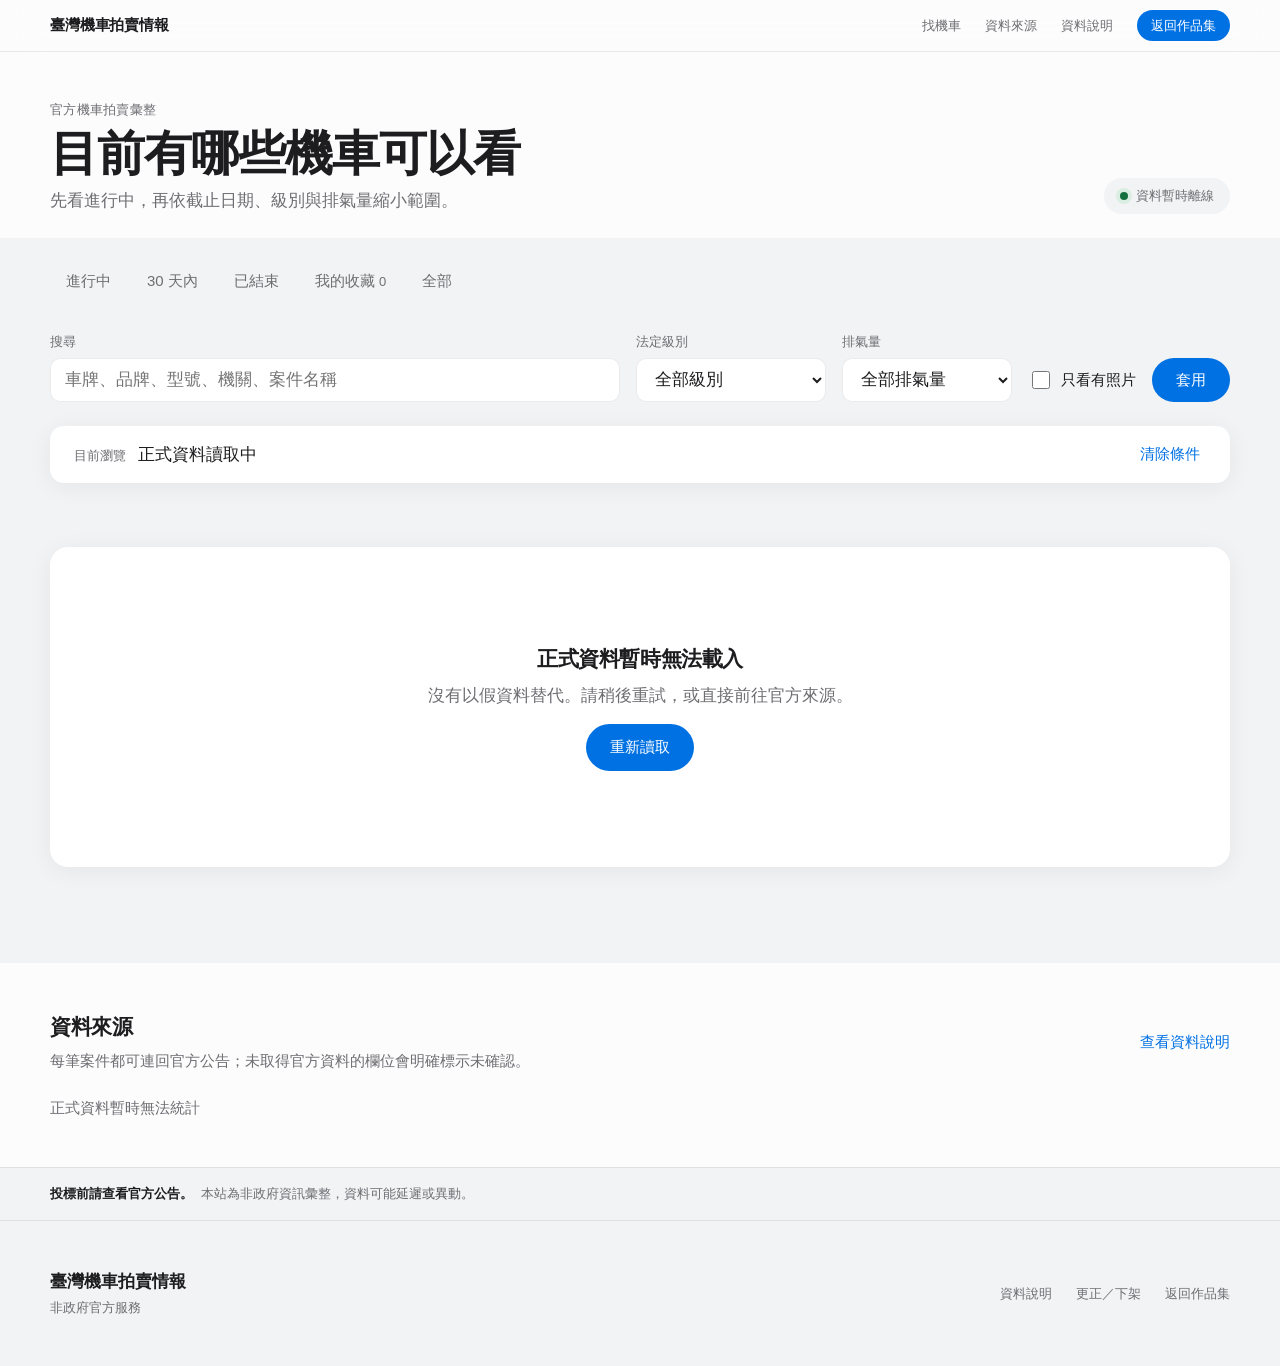
==== commit 629e332e: "feat: per-source freshness panel + add pcc/customs sources (roadmap P3) 接續 COMPETITIVE-STRATEGY.md 第" ====
--- a/projects/taiwan-moto-auction/index.html
+++ b/projects/taiwan-moto-auction/index.html
@@ -2,49 +2,37 @@
 <html lang="zh-Hant">
 <head>
   <meta charset="utf-8"><meta name="viewport" content="width=device-width,initial-scale=1">
-  <meta name="description" content="臺灣汽機車拍賣情報：彙整官方公開汽車與機車標售案件、車牌、價格、拍賣日期、機關與原始公告。">
-  <meta name="robots" content="index,follow,max-image-preview:large"><meta name="theme-color" content="#f4f0e7">
-  <meta property="og:title" content="臺灣汽機車拍賣情報｜Harry Chen"><meta property="og:description" content="從官方來源同步的真實汽機車標售資料，快速查看資格、車牌、價格、照片與公告。">
+  <meta name="description" content="臺灣機車拍賣情報：彙整官方公開機車標售案件、車牌、價格、拍賣日期、機關與原始公告。">
+  <meta name="robots" content="index,follow,max-image-preview:large">
+  <meta name="theme-color" content="#ffffff" media="(prefers-color-scheme: light)">
+  <meta name="theme-color" content="#000000" media="(prefers-color-scheme: dark)">
+  <meta property="og:title" content="臺灣機車拍賣情報｜Harry Chen"><meta property="og:description" content="從官方來源同步的真實機車標售資料，快速查看資格、車牌、價格、照片與公告。">
   <meta property="og:type" content="website"><meta property="og:url" content="https://harryjia.com/projects/taiwan-moto-auction">
-  <title>臺灣汽機車拍賣情報｜Harry Chen</title><link rel="canonical" href="https://harryjia.com/projects/taiwan-moto-auction"><link rel="stylesheet" href="./styles.css">
+  <title>臺灣機車拍賣情報｜Harry Chen</title><link rel="canonical" href="https://harryjia.com/projects/taiwan-moto-auction"><link rel="stylesheet" href="./styles.css">
 </head>
 <body>
   <a class="skip-link" href="#market">跳到案件列表</a>
-  <header class="site-header"><a class="brand" href="./">臺灣汽機車拍賣情報</a><nav><a href="#market">找車</a><a href="#coverage">資料來源</a><a href="./legal.html">資料說明</a><a class="back" href="/">返回作品集</a></nav></header>
+  <header class="site-header"><a class="brand" href="./">臺灣機車拍賣情報</a><nav><a href="#market">找機車</a><a href="#coverage">資料來源</a><a href="./legal.html">資料說明</a><a class="back" href="/">返回作品集</a></nav></header>
   <main>
-    <section class="page-intro"><div class="shell"><div><p class="eyebrow">官方汽機車拍賣彙整</p><h1>找正在拍賣的車</h1><p>先看期限與投標條件，再用車種、地區和規格縮小範圍。</p></div><div class="sync-pill" role="status"><span class="live-dot"></span><span id="syncStatus">讀取中</span></div></div></section>
+    <section class="page-intro"><div class="shell"><div><p class="eyebrow">官方機車拍賣彙整</p><h1>目前有哪些機車可以看</h1><p>先看進行中，再依截止日期、級別與排氣量縮小範圍。</p></div><div class="sync-pill" role="status"><span class="live-dot"></span><span id="syncStatus">讀取中</span></div></div></section>
     <section class="alert-bar" id="alerts" hidden><div class="shell" id="alertText"></div></section>
     <section class="market" id="market"><div class="shell">
-      <div class="tabs" role="tablist" aria-label="案件狀態"><button data-view="active">進行中 <span id="activeCount">0</span></button><button data-view="within30">30 天內 <span id="within30Count">0</span></button><button data-view="ended">已結束 <span id="endedCount">0</span></button><button data-view="favorites">我的收藏 <span id="favoriteCount">0</span></button><button data-view="scrap">報廢／回收 <span id="scrapCount">0</span></button><button data-view="all">全部</button></div>
-      <div class="vehicle-tabs" role="tablist" aria-label="車輛種類"><button data-vehicle="all">全部車輛 <span id="allVehicleCount">0</span></button><button data-vehicle="MOTORCYCLE">機車 <span id="motorcycleCount">0</span></button><button data-vehicle="CAR">汽車 <span id="carCount">0</span></button><button data-vehicle="MIXED">混合批次 <span id="mixedCount">0</span></button></div>
+      <div class="tabs" role="tablist" aria-label="案件狀態"><button data-view="active">進行中</button><button data-view="within30">30 天內</button><button data-view="ended">已結束</button><button data-view="favorites">我的收藏 <span id="favoriteCount">0</span></button><button data-view="all">全部</button></div>
       <form class="filters" id="filters">
         <label class="search-field"><span>搜尋</span><input id="keyword" type="search" placeholder="車牌、品牌、型號、機關、案件名稱"></label>
-        <label><span>官方來源</span><select id="source"><option value="">全部來源</option></select></label>
-        <label><span>地區</span><select id="region"><option value="">全部地區</option></select></label>
-        <label><span>排序</span><select id="sort"><option value="deadline">快截止優先</option><option value="newest">最近同步優先</option><option value="priceLow">價格低到高</option><option value="priceHigh">價格高到低</option><option value="completeness">資料完整優先</option></select></label>
-        <button class="button filter-button" type="submit">套用</button>
-        <details class="advanced-filters" id="advancedFilters"><summary>更多篩選：規格、資格、價格與照片</summary><div>
-          <label id="motorcycleClassField"><span>機車級別</span><select id="vehicleClass"><option value="">全部機車級別</option><option value="ORDINARY_LIGHT">普通輕型</option><option value="ORDINARY_HEAVY">普通重型</option><option value="LARGE_HEAVY">大型重型</option><option value="ELECTRIC_MOTORCYCLE">電動機車</option><option value="HEAVY_UNSPECIFIED">重型（級別未明）</option><option value="UNKNOWN">級別未確認</option></select></label>
-          <label id="ccField"><span>機車排氣量</span><select id="cc"><option value="">全部排氣量</option></select></label>
-          <label id="carCategoryField"><span>汽車類別</span><select id="carCategory"><option value="">全部汽車類別</option><option value="PASSENGER">小客車／轎車</option><option value="SUV">休旅車</option><option value="VAN">廂型／客貨車</option><option value="TRUCK">貨車</option><option value="BUS">大客車／遊覽車</option><option value="OTHER">其他汽車</option><option value="UNKNOWN">類別未確認</option></select></label>
-          <label><span>投標資格</span><select id="eligibility"><option value="">全部資格</option><option value="PUBLIC">一般民眾可投標</option><option value="BUSINESS_ONLY">限事業單位</option><option value="SPECIAL_QUALIFICATION">需特別資格</option><option value="BULK_PURCHASE_ONLY">限整批投標</option><option value="UNKNOWN">資格未確認</option></select></label>
-          <label><span>領牌狀態</span><select id="registration"><option value="">全部狀態</option><option value="NORMAL_TRANSFER">可正常過戶</option><option value="RE_REGISTRATION_REQUIRED">需重新領牌</option><option value="INSPECTION_REQUIRED">需檢驗後領牌</option><option value="REGISTRABILITY_UNKNOWN">能否領牌未確認</option><option value="DEREGISTERED">牌照已繳銷</option><option value="UNKNOWN">狀態未確認</option></select></label>
-          <label><span>拍賣期限</span><select id="deadline"><option value="">不限期限</option><option value="3">3 天內</option><option value="7">7 天內</option><option value="14">14 天內</option><option value="30">30 天內</option></select></label>
-          <label><span>最低價格</span><input id="minPrice" type="number" min="0" step="100" inputmode="numeric" placeholder="不限"></label>
-          <label><span>最高價格</span><input id="maxPrice" type="number" min="0" step="100" inputmode="numeric" placeholder="不限"></label>
-          <label class="check"><input id="hasPhotos" type="checkbox">只看有照片</label>
-          <label class="check"><input id="singleLot" type="checkbox">只看單輛</label>
-        </div></details>
+        <label><span>法定級別</span><select id="vehicleClass"><option value="">全部級別</option><option value="ORDINARY_LIGHT">普通輕型</option><option value="ORDINARY_HEAVY">普通重型</option><option value="LARGE_HEAVY">大型重型</option><option value="ELECTRIC_MOTORCYCLE">電動機車</option><option value="HEAVY_UNSPECIFIED">重型（級別未明）</option><option value="UNKNOWN">級別未確認</option></select></label>
+        <label><span>排氣量</span><select id="cc"><option value="">全部排氣量</option></select></label>
+        <label class="check"><input id="hasPhotos" type="checkbox">只看有照片</label><button class="button filter-button" type="submit">套用</button>
       </form>
       <div class="current-view"><div><span>目前瀏覽</span><strong id="summary">正式資料讀取中</strong></div><button id="clearFilters" type="button">清除條件</button></div><div class="chips" id="chips"></div>
       <div class="loading" id="loading"><span></span>正在讀取正式案件…</div><div class="error" id="error" hidden><h3>正式資料暫時無法載入</h3><p>沒有以假資料替代。請稍後重試，或直接前往官方來源。</p><button class="button" id="retry" type="button">重新讀取</button></div>
-      <div class="card-grid" id="results"></div><div class="empty" id="empty" hidden><h3>目前沒有符合條件的正式案件</h3><p id="emptyHint">可切換狀態或清除部分條件。</p><div class="empty-actions"><button class="button" id="emptyClear" type="button">清除篩選</button><button id="emptyEnded" type="button">查看已結束紀錄</button></div></div>
+      <div class="card-grid" id="results"></div><div class="empty" id="empty" hidden><h3>目前沒有符合條件的正式案件</h3><p id="emptyHint">可切換狀態或清除部分條件。</p></div>
     </div></section>
-    <section class="source-summary" id="coverage"><div class="shell"><div class="source-heading"><div><h2>各來源更新狀態</h2><p id="sourceCounts">正在統計正式案件</p></div><a href="./legal.html">查看資料與存取說明</a></div><div class="source-health-grid" id="sourceHealth"></div><p class="source-footnote">「沒有新案件」與「來源未完成同步」會分開顯示；未取得官方資料的欄位一律標示未確認。</p></div></section>
+    <section class="source-summary" id="coverage"><div class="shell"><div class="source-summary-head"><h2>資料來源</h2><p>每筆案件都可連回官方公告；未取得官方資料的欄位會明確標示未確認。</p><a href="./legal.html">查看資料說明</a></div><div class="source-grid" id="sourceGrid"><p class="source-loading" id="sourceCounts">正在統計正式案件…</p></div></div></section>
     <aside class="notice"><div class="shell"><strong>投標前請查看官方公告。</strong><span>本站為非政府資訊彙整，資料可能延遲或異動。</span></div></aside>
   </main>
   <div class="compare-tray" id="compareTray" hidden><span>已選 <strong id="compareCount">0</strong> 台</span><button id="openCompare" type="button">開始比較</button><button id="clearCompare" type="button">清除</button></div>
-  <dialog id="compareDialog"><div class="dialog-head"><h2>車輛比較</h2><button id="closeCompare" type="button" aria-label="關閉">×</button></div><div class="compare-table-wrap" id="compareContent"></div></dialog>
-  <footer><div class="shell footer-inner"><div><strong>臺灣汽機車拍賣情報</strong><p>非政府官方服務</p></div><nav><a href="./legal.html">資料說明</a><a href="mailto:harryjia1007@gmail.com">更正／下架</a><a href="/">返回作品集</a></nav></div></footer>
-  <script src="./shared.js" defer></script><script src="./app-v2.js" defer></script>
+  <dialog id="compareDialog"><div class="dialog-head"><h2>機車比較</h2><button id="closeCompare" type="button" aria-label="關閉">×</button></div><div class="compare-table-wrap" id="compareContent"></div></dialog>
+  <footer><div class="shell footer-inner"><div><strong>臺灣機車拍賣情報</strong><p>非政府官方服務</p></div><nav><a href="./legal.html">資料說明</a><a href="mailto:harryjia1007@gmail.com">更正／下架</a><a href="/">返回作品集</a></nav></div></footer>
+  <script src="./shared.js" defer></script><script src="./app.js" defer></script>
 </body></html>
--- a/projects/taiwan-moto-auction/styles.css
+++ b/projects/taiwan-moto-auction/styles.css
@@ -1,71 +1,650 @@
-:root{--canvas:#f4f0e7;--surface:#fbf9f4;--ink:#17231f;--muted:#66716c;--forest:#1f5b49;--copper:#a65a32;--blue:#426b76;--line:#d8d0c0;--shadow:0 24px 70px rgba(23,35,31,.12);--max:1180px;color-scheme:light}
-*{box-sizing:border-box}
-html{scroll-behavior:smooth}
-body{margin:0;background:var(--canvas);color:var(--ink);font-family:-apple-system,BlinkMacSystemFont,"Noto Sans TC","PingFang TC",sans-serif;line-height:1.65}
-a{color:inherit;text-underline-offset:4px}button,select,input{font:inherit}.shell{width:min(var(--max),calc(100% - 48px));margin:auto}
-.skip-link{position:fixed;left:16px;top:-60px;background:var(--ink);color:white;padding:10px 16px;z-index:20}.skip-link:focus{top:16px}
-.site-header{height:72px;padding:0 max(24px,calc((100vw - var(--max))/2));display:flex;align-items:center;justify-content:space-between;border-bottom:1px solid var(--line);background:rgba(244,240,231,.94);position:sticky;top:0;z-index:10;backdrop-filter:blur(16px)}
-.brand{font-size:15px;font-weight:900;letter-spacing:.02em;text-decoration:none}
-.site-header nav{display:flex;align-items:center;gap:24px;font-size:13px;font-weight:700}.site-header nav a{text-decoration:none}.site-header .back{padding:8px 13px;border:1px solid var(--ink);border-radius:999px}
-.eyebrow{margin:0 0 8px;color:var(--copper);font-size:12px;font-weight:900;letter-spacing:.08em}.button{display:inline-flex;align-items:center;justify-content:center;gap:8px;border:1px solid var(--ink);border-radius:9px;padding:12px 18px;background:var(--ink);color:white;text-decoration:none;font-weight:800;cursor:pointer;transition:.18s}.button:hover{background:var(--forest)}
-.page-intro{padding:42px 0 34px}.page-intro .shell{display:flex;align-items:end;justify-content:space-between;gap:30px}.page-intro h1{margin:0;font-family:Georgia,"Noto Serif TC",serif;font-size:clamp(38px,5vw,60px);line-height:1.1}.page-intro p:last-child{margin:10px 0 0;color:var(--muted)}.sync-pill{display:flex;align-items:center;gap:10px;padding:10px 14px;border:1px solid #b7c9c0;border-radius:999px;background:#e7eee9;color:var(--forest);font-size:12px;font-weight:800;white-space:nowrap}.live-dot{width:9px;height:9px;border-radius:50%;background:#1a8f63;box-shadow:0 0 0 5px rgba(26,143,99,.12);flex:none}
-.sync-pill.stale{border-color:#d9a987;background:#fff4ea;color:#8b4d2e}.sync-pill.stale .live-dot{background:#b9673c;box-shadow:0 0 0 5px rgba(185,103,60,.12)}
-.market{padding:34px 0 70px;background:var(--surface);border-block:1px solid var(--line)}.section-heading{display:flex;align-items:end;justify-content:space-between;gap:30px;margin-bottom:22px}.section-heading h2{margin:0;font-family:Georgia,"Noto Serif TC",serif;font-size:clamp(28px,3vw,40px);line-height:1.15}.section-heading>p{margin:0;max-width:440px;color:var(--muted)}
-.tabs{display:flex;align-items:center;gap:4px;border-bottom:1px solid var(--line);overflow-x:auto}.tabs button,.tabs span{border:0;background:transparent;padding:13px 18px;white-space:nowrap;font-weight:800;color:var(--muted)}.tabs button{cursor:pointer}.tabs button.active{color:white;background:var(--forest);border-radius:9px 9px 0 0}.tabs span{margin-left:auto;font-size:13px}
-.vehicle-tabs{display:flex;gap:8px;padding-top:18px;overflow-x:auto}.vehicle-tabs button{border:1px solid var(--line);border-radius:999px;padding:9px 14px;background:white;color:var(--muted);font-weight:800;white-space:nowrap;cursor:pointer}.vehicle-tabs button.active{border-color:var(--forest);background:#e7eee9;color:var(--forest)}.vehicle-tabs span{margin-left:4px;font-size:11px}
-.filters{display:grid;grid-template-columns:170px 210px 1fr auto;gap:16px;align-items:end;padding:24px 0}.filters>label>span,.filters legend{display:block;margin-bottom:7px;color:var(--muted);font-size:12px;font-weight:800;letter-spacing:.04em}.filters select{width:100%;height:44px;padding:0 12px;border:1px solid var(--line);border-radius:8px;background:white;color:var(--ink)}.filters select:disabled{opacity:.45}.filters fieldset{border:0;padding:0;margin:0}.cc-options{display:flex;gap:8px;flex-wrap:wrap}.cc-options label{display:flex;align-items:center;gap:5px;padding:8px 10px;border:1px solid var(--line);border-radius:999px;background:white;font-size:12px;cursor:pointer}.cc-options label:has(input:checked){border-color:var(--forest);background:#e7eee9;color:var(--forest);font-weight:800}.filter-button{height:44px;box-shadow:none}.filter-button:hover{box-shadow:4px 4px 0 var(--copper)}
-.current-view{display:flex;justify-content:space-between;gap:20px;align-items:center;padding:16px 18px;background:var(--ink);color:white;border-radius:12px}.current-view div{display:flex;align-items:baseline;gap:14px}.current-view span{color:#aeb9b4;font:700 11px ui-monospace,monospace;letter-spacing:.1em}.current-view button{border:0;background:transparent;color:white;text-decoration:underline;cursor:pointer}.chips{min-height:28px;display:flex;gap:7px;flex-wrap:wrap;margin:12px 0 20px}.chip{border:1px solid var(--line);border-radius:999px;background:var(--canvas);padding:5px 10px;color:var(--muted);font-size:12px}
-.card-grid{display:grid;grid-template-columns:repeat(3,minmax(0,1fr));gap:20px}.card{display:flex;flex-direction:column;min-width:0;background:white;border:1px solid var(--line);border-radius:16px;overflow:hidden;box-shadow:0 9px 26px rgba(23,35,31,.07)}.card-visual{height:190px;padding:18px;display:flex;flex-direction:column;justify-content:space-between;color:white}.card-visual.green{background:linear-gradient(135deg,#173f34,#397b65)}.card-visual.copper{background:linear-gradient(135deg,#754027,#bb7049)}.card-visual.blue{background:linear-gradient(135deg,#284c56,#5d8791)}.card-visual strong{font-family:Georgia,serif;font-size:24px}.card-visual span{font:700 11px ui-monospace,monospace;letter-spacing:.08em;opacity:.8}.card-body{display:flex;flex-direction:column;gap:14px;padding:20px;height:100%}.source{display:flex;gap:8px;align-items:center;color:var(--muted);font-size:12px}.source i{width:7px;height:7px;border-radius:50%;background:var(--forest)}.source span{margin-left:auto}.card h3{margin:0;font-size:23px;line-height:1.25}.gates{display:grid;grid-template-columns:1fr 1fr;gap:9px}.gate{padding:11px;background:var(--canvas);border-radius:8px}.gate span,dt{display:block;color:var(--muted);font-size:11px}.gate strong{font-size:13px}.facts{display:grid;grid-template-columns:1fr 1fr;gap:10px;margin:0}.facts div{min-width:0}.facts dd{margin:2px 0 0;font-weight:800;font-size:14px}.condition{margin:auto 0 0;padding-top:13px;border-top:1px solid var(--line);font-size:13px}.card-note{font-size:10px;color:var(--copper);font-weight:800;letter-spacing:.04em}.empty{text-align:center;padding:60px 20px;border:1px dashed var(--line);border-radius:16px}.empty h3{margin:0}.empty p{color:var(--muted)}
-.source-summary{padding:30px 0;background:var(--canvas);border-bottom:1px solid var(--line)}.source-summary .shell{display:grid;grid-template-columns:1fr 1.3fr auto;align-items:center;gap:28px}.source-summary h2{margin:0 0 2px;font-size:20px}.source-summary p{margin:0;color:var(--muted);font-size:13px}.source-summary a{font-size:13px;font-weight:900;white-space:nowrap}.notice{padding:16px 0;background:#fff5dc;border-bottom:1px solid #dbc89c}.notice .shell{display:flex;gap:10px;align-items:center;font-size:13px}.notice span{color:#5c5546}
-footer{background:var(--ink);color:white}.footer-inner{display:flex;justify-content:space-between;gap:30px;padding:46px 0}.footer-inner strong{font-family:Georgia,serif;font-size:22px}.footer-inner p{margin:5px 0 0;color:#aeb9b4}.footer-inner nav{display:flex;gap:18px;align-items:center;flex-wrap:wrap;font-size:12px}
-@media(max-width:900px){.site-header nav a:not(.back){display:none}.filters{grid-template-columns:1fr 1fr}.card-grid{grid-template-columns:repeat(2,1fr)}.section-heading{align-items:start;flex-direction:column}.source-summary .shell{grid-template-columns:1fr}.footer-inner{flex-direction:column}}
-@media(max-width:620px){.shell{width:min(var(--max),calc(100% - 32px))}.site-header{height:62px;padding:0 16px}.brand{font-size:13px}.site-header .back{font-size:11px}.page-intro{padding:28px 0 24px}.page-intro .shell{align-items:flex-start;flex-direction:column;gap:18px}.page-intro h1{font-size:40px}.market{padding:28px 0 54px}.tabs span{display:none}.filters{grid-template-columns:1fr}.filter-button{width:100%}.current-view{align-items:flex-start}.current-view div{display:block}.current-view strong{display:block;margin-top:4px;font-size:13px}.card-grid{grid-template-columns:1fr}.card-visual{height:160px}.notice .shell{align-items:flex-start;flex-direction:column;gap:2px}.footer-inner{padding:34px 0}}
-@media(prefers-reduced-motion:reduce){html{scroll-behavior:auto}*{transition:none!important}}
-
-/* Live-data marketplace */
-.filters{grid-template-columns:minmax(230px,1.4fr) repeat(3,minmax(150px,190px)) auto auto}.filters>label>span{display:block;margin-bottom:7px;color:var(--muted);font-size:12px;font-weight:800}.filters input[type=search]{width:100%;height:44px;padding:0 12px;border:1px solid var(--line);border-radius:8px;background:white;color:var(--ink)}.filters .check{height:44px;display:flex;align-items:center;gap:7px;white-space:nowrap;font-size:12px;font-weight:800}.filters>[hidden]{display:none}
-.photo-carousel,.no-photo{position:relative;height:220px;background:#e9e4d9;overflow:hidden}.photo-carousel img{width:100%;height:100%;object-fit:cover;display:block}.photo-carousel img[hidden]{display:none}.no-photo{display:grid;place-items:center;padding:20px;text-align:center;color:var(--muted);font-weight:800;background:linear-gradient(135deg,#e7e1d5,#f5f1e9)}.photo-prev,.photo-next{position:absolute;top:50%;transform:translateY(-50%);width:38px;height:38px;border:0;border-radius:50%;background:rgba(23,35,31,.78);color:white;font-size:28px;line-height:1;cursor:pointer}.photo-prev{left:10px}.photo-next{right:10px}.photo-count,.official-photo{position:absolute;bottom:10px;padding:4px 8px;border-radius:999px;background:rgba(23,35,31,.78);color:white;font-size:10px;font-weight:800}.photo-count{right:10px}.official-photo{left:10px}
-.official-title{margin:-7px 0 0;color:var(--muted);font-size:12px}.source .vehicle-badge{margin-left:0;padding:3px 7px;border-radius:999px;background:#edf0ee;color:var(--forest);font-weight:800}.source .status{margin-left:auto;padding:3px 7px;border-radius:999px}.source .active-status{color:#0e6b49;background:#ddf2e8}.source .ended{color:#785b35;background:#f2e9dc}.facts dd{overflow-wrap:anywhere}.card-actions{display:flex;align-items:center;justify-content:space-between;gap:12px;margin-top:auto;padding-top:14px;border-top:1px solid var(--line)}.official-link{font-weight:900;color:var(--forest);font-size:13px}.card-actions span{color:var(--muted);font-size:10px;white-space:nowrap}
-.loading,.error{margin-top:10px;text-align:center;padding:60px 20px;border:1px dashed var(--line);border-radius:16px}.loading span{display:inline-block;width:14px;height:14px;margin-right:8px;border:2px solid var(--line);border-top-color:var(--forest);border-radius:50%;animation:spin .8s linear infinite}.error{background:#fff4ea;border-color:#d9a987}.error h3{margin:0}.error p{color:var(--muted)}@keyframes spin{to{transform:rotate(360deg)}}
-@media(max-width:900px){.filters{grid-template-columns:1fr 1fr}.search-field{grid-column:1/-1}}
-@media(max-width:620px){.filters{grid-template-columns:1fr}.search-field{grid-column:auto}.photo-carousel,.no-photo{height:210px}}
-
-/* Marketplace interaction improvements */
-.card{position:relative}.no-photo-note{margin:18px 56px -4px 20px;color:var(--muted);font-size:12px;font-weight:800}.card-without-photo{border-top:5px solid var(--forest)}
-.photo-failed{height:100%;display:grid;place-items:center;color:var(--muted);font-weight:800}.photo-failed[hidden]{display:none}.image-error .official-photo,.image-error .photo-count,.image-error button{display:none}
-.favorite-button{position:absolute;z-index:4;right:12px;top:12px;width:40px;height:40px;border:1px solid rgba(23,35,31,.16);border-radius:50%;background:rgba(255,255,255,.92);color:#7c8581;font-size:20px;cursor:pointer;box-shadow:0 4px 16px rgba(23,35,31,.1)}.favorite-button.selected{color:#b13d3d;background:#fff1f1}
-.card-actions{justify-content:flex-start;flex-wrap:wrap}.detail-link{font-weight:900;color:var(--forest);font-size:13px}.compare-button{border:1px solid var(--line);border-radius:7px;background:white;padding:6px 9px;color:var(--ink);font-size:11px;font-weight:800;cursor:pointer}.compare-button.selected{border-color:var(--forest);background:#e7eee9;color:var(--forest)}.card-actions span{margin-left:auto}
-.alert-bar{border-block:1px solid #d9bb7f;background:#fff5dc;color:#5c4824}.alert-bar .shell{padding-block:12px;font-size:13px;font-weight:800}
-.compare-tray{position:fixed;z-index:12;left:50%;bottom:18px;transform:translateX(-50%);display:flex;align-items:center;gap:14px;padding:10px 14px;border-radius:999px;background:var(--ink);color:white;box-shadow:var(--shadow)}.compare-tray[hidden]{display:none}.compare-tray button{border:1px solid rgba(255,255,255,.4);border-radius:999px;background:white;color:var(--ink);padding:7px 12px;font-weight:800;cursor:pointer}.compare-tray button:last-child{background:transparent;color:white}.compare-tray button:disabled{opacity:.45;cursor:not-allowed}
-dialog{width:min(920px,calc(100% - 30px));max-height:85vh;border:1px solid var(--line);border-radius:16px;padding:0;background:var(--surface);color:var(--ink);box-shadow:var(--shadow)}dialog::backdrop{background:rgba(23,35,31,.58)}.dialog-head{position:sticky;top:0;display:flex;justify-content:space-between;align-items:center;padding:16px 20px;background:var(--surface);border-bottom:1px solid var(--line)}.dialog-head h2{margin:0}.dialog-head button{border:0;background:transparent;font-size:28px;cursor:pointer}.compare-table-wrap{overflow:auto;padding:20px}.compare-table{width:100%;border-collapse:collapse}.compare-table th,.compare-table td{min-width:180px;padding:12px;border-bottom:1px solid var(--line);text-align:left;vertical-align:top}.compare-table th{min-width:110px;color:var(--muted);font-size:12px}
-@media(max-width:620px){.no-photo-note{margin-top:14px}.compare-tray{width:calc(100% - 24px);justify-content:center}.card-actions span{width:100%;margin-left:0}}
-
-/* Public case detail */
-.detail-main{min-height:70vh;padding:34px 0 72px}.detail-back{display:inline-block;margin-bottom:26px;color:var(--muted);font-weight:800}.detail-hero{display:flex;justify-content:space-between;align-items:flex-start;gap:28px;padding-bottom:26px;border-bottom:1px solid var(--line)}.detail-hero h1{margin:0;font-family:Georgia,"Noto Serif TC",serif;font-size:clamp(36px,5vw,62px);line-height:1.08}.detail-hero p:last-child{max-width:760px;color:var(--muted)}.detail-favorite{border:1px solid var(--line);border-radius:999px;background:white;padding:10px 16px;color:var(--ink);font-weight:900;white-space:nowrap;cursor:pointer}.detail-favorite.selected{border-color:#b13d3d;background:#fff1f1;color:#b13d3d}.detail-gallery{display:grid;grid-template-columns:repeat(3,1fr);gap:12px;margin:28px 0}.detail-gallery a:first-child{grid-column:span 2;grid-row:span 2}.detail-gallery img{width:100%;height:220px;display:block;object-fit:cover;border-radius:12px;border:1px solid var(--line)}.detail-gallery a:first-child img{height:452px}.detail-no-photo{margin:28px 0;padding:14px 16px;border-left:4px solid var(--forest);background:#e7eee9;color:var(--muted);font-weight:800}.detail-grid{display:grid;grid-template-columns:repeat(2,1fr);gap:18px;margin-top:28px}.detail-section{padding:22px;border:1px solid var(--line);border-radius:14px;background:var(--surface)}.detail-section h2{margin:0 0 16px;font-family:Georgia,"Noto Serif TC",serif;font-size:24px}.detail-facts{display:grid;grid-template-columns:repeat(2,1fr);gap:14px;margin:0}.detail-facts dd{margin:3px 0 0;font-weight:800;overflow-wrap:anywhere}.detail-section ul{margin-bottom:0}.official-callout{display:flex;justify-content:space-between;align-items:center;gap:20px;margin-top:20px;padding:22px;border-radius:14px;background:var(--ink);color:white}.official-callout p{margin:4px 0 0;color:#aeb9b4}
-@media(max-width:720px){.detail-hero{flex-direction:column}.detail-gallery{grid-template-columns:1fr 1fr}.detail-gallery a:first-child{grid-column:span 2}.detail-gallery img,.detail-gallery a:first-child img{height:220px}.detail-grid{grid-template-columns:1fr}.detail-facts{grid-template-columns:1fr 1fr}.official-callout{align-items:flex-start;flex-direction:column}}
-
-/* Buyer-first marketplace */
-.tabs button>span{display:inline;padding:0;margin-left:4px;font-size:11px;color:inherit}
-.filters{grid-template-columns:minmax(260px,1.6fr) repeat(3,minmax(150px,1fr)) auto;gap:14px}
-.filters input[type=number]{width:100%;height:44px;padding:0 12px;border:1px solid var(--line);border-radius:8px;background:white;color:var(--ink)}
-.advanced-filters{grid-column:1/-1;border-top:1px solid var(--line);padding-top:14px}
-.advanced-filters summary{width:max-content;cursor:pointer;color:var(--forest);font-size:13px;font-weight:900}
-.advanced-filters>div{display:grid;grid-template-columns:repeat(4,minmax(0,1fr));gap:14px;align-items:end;padding-top:16px}
-.advanced-filters .check{min-height:44px;margin-top:21px}
-.chip.removable{cursor:pointer;font:inherit}.chip.removable:hover{border-color:var(--forest);color:var(--forest)}
-.card-grid{grid-template-columns:repeat(2,minmax(0,1fr));gap:22px}
-.deadline-line{display:flex;align-items:center;justify-content:space-between;gap:12px;margin:-2px 0 0;padding:10px 12px;border-left:4px solid var(--copper);background:#f8f0e8}
-.deadline-line strong{font-size:15px}.deadline-line span{color:var(--muted);font-size:12px;text-align:right}
-.gates{grid-template-columns:repeat(2,minmax(0,1fr))}.gate strong{display:block;margin-top:2px;font-size:14px;overflow-wrap:anywhere}
-.risk-list{display:flex;gap:7px;flex-wrap:wrap}.risk-list span{padding:5px 8px;border:1px solid #d9a987;border-radius:999px;background:#fff4ea;color:#7b4328;font-size:11px;font-weight:800}
-.favorite-button,.photo-prev,.photo-next{min-width:44px;min-height:44px}
-.compare-button,.detail-link{min-height:40px;display:inline-flex;align-items:center}
-.empty-actions{display:flex;justify-content:center;gap:10px;margin-top:20px}.empty-actions>button:not(.button){border:1px solid var(--line);border-radius:9px;background:white;padding:11px 16px;color:var(--ink);font-weight:800;cursor:pointer}
-.source-summary{padding:54px 0}.source-summary .shell{display:block}.source-heading{display:flex;justify-content:space-between;align-items:end;gap:24px;margin-bottom:20px}.source-heading h2{font-family:Georgia,"Noto Serif TC",serif;font-size:30px}.source-heading>a{font-size:13px;font-weight:900}.source-health-grid{display:grid;grid-template-columns:repeat(2,minmax(0,1fr));gap:14px}.source-health-card{padding:18px;border:1px solid #b7c9c0;border-radius:12px;background:#f9fbf9}.source-health-card.warning{border-color:#d9bb7f;background:#fffaf0}.source-health-card>div{display:flex;align-items:center;justify-content:space-between;gap:14px}.source-health-card h3{margin:0;font-size:17px}.source-health-card>div>span{padding:4px 8px;border-radius:999px;background:#e7eee9;color:var(--forest);font-size:11px;font-weight:900}.source-health-card.warning>div>span{background:#f5e8cc;color:#795925}.source-health-card>p{margin:8px 0 14px;color:var(--muted);font-size:12px}.source-health-card dl{display:grid;grid-template-columns:repeat(2,minmax(0,1fr));gap:9px;margin:0 0 14px}.source-health-card dd{margin:2px 0 0;font-size:12px;font-weight:800}.source-health-card>a{font-size:12px;font-weight:900}.source-footnote{margin:18px 0 0!important;color:var(--muted);font-size:12px!important}
-.compare-table th button{display:block;margin-top:8px;border:1px solid var(--line);border-radius:6px;background:white;padding:4px 8px;color:var(--muted);font-size:11px;cursor:pointer}
-button:focus-visible,a:focus-visible,input:focus-visible,select:focus-visible,summary:focus-visible,[tabindex]:focus-visible{outline:3px solid #d78957;outline-offset:3px}
-@media(max-width:980px){.filters{grid-template-columns:1fr 1fr}.search-field{grid-column:1/-1}.filter-button{width:100%}.advanced-filters>div{grid-template-columns:repeat(2,minmax(0,1fr))}.card-grid{grid-template-columns:1fr}}
-@media(max-width:620px){.filters{grid-template-columns:1fr}.search-field{grid-column:auto}.advanced-filters>div{grid-template-columns:1fr}.advanced-filters summary{width:auto}.advanced-filters .check{margin-top:0}.source-heading{align-items:flex-start;flex-direction:column}.source-health-grid{grid-template-columns:1fr}.source-health-card dl{grid-template-columns:1fr 1fr}.deadline-line{align-items:flex-start;flex-direction:column}.deadline-line span{text-align:left}.empty-actions{align-items:stretch;flex-direction:column}.tabs button{padding-inline:14px}}
-.detail-decision{display:grid;grid-template-columns:repeat(4,minmax(0,1fr));gap:12px;margin:28px 0}.detail-decision>div{padding:16px;border:1px solid var(--line);border-top:4px solid var(--forest);border-radius:10px;background:white}.detail-decision span{display:block;color:var(--muted);font-size:11px;font-weight:800}.detail-decision strong{display:block;margin-top:4px;font-size:16px;overflow-wrap:anywhere}.detail-wide{margin-top:18px}.detail-wide>p{margin-bottom:0;color:var(--muted)}.buyer-checklist{display:grid;gap:10px;margin:0;padding-left:22px}.buyer-checklist li{padding-left:4px}.document-list{display:flex;flex-wrap:wrap;gap:10px;margin:14px 0 0;padding:0;list-style:none}.document-list a{display:inline-flex;min-height:44px;align-items:center;padding:9px 13px;border:1px solid var(--line);border-radius:999px;font-weight:800;text-decoration:none}.source-method{margin-top:18px;padding:16px 18px;border-left:4px solid var(--blue);background:#edf3f4}.source-method p{margin:4px 0 0;color:var(--muted)}
-@media(max-width:820px){.detail-decision{grid-template-columns:repeat(2,minmax(0,1fr))}}
-@media(max-width:520px){.detail-decision{grid-template-columns:1fr}.detail-facts{grid-template-columns:1fr}.source-health-card dl{grid-template-columns:1fr}}
+/* ============================================================
+   臺灣機車拍賣情報 — Apple 風格設計系統
+   2026-08-20 依 apple-ui-design skill 重寫（Clarity / Deference / Depth）
+
+   重寫原則：
+   • 所有 class 名稱一律不動——app.js 與 detail.js 直接產生這些 class，
+     改名會讓畫面靜默壞掉。這份檔案只換視覺，不碰結構。
+   • 原本是壓縮成一行的寫法，改成可讀排版。檔案本來就小，維護性比幾 KB 重要。
+   • 資料密集的列表頁不套用 Apple 行銷頁那種 680px 窄版；「內容為王」在這裡
+     的意思是把案件資訊排清楚，不是把版面縮窄。
+   ============================================================ */
+
+/* ---------- 設計 token ---------- */
+:root {
+  /* 淺色（預設）
+     底色不用純白 #ffffff——hallmark audit 指出純黑純白「顯得扁平、合成感」，
+     是很好認的 AI 生成特徵。這裡朝品牌藍極輕微地染一點色溫（幾乎看不出來，
+     但整體會有溫度），維持 Apple 的乾淨感又不落入純白。 */
+  --bg-primary: #fcfcfd;
+  --bg-secondary: #f2f3f5;
+  --bg-elevated: #ffffff;
+  --text-primary: #1d1d1f;
+  /* Apple 官方行銷頁用的次要文字灰是 #86868b，但實測在白底上對 13px 以下的小字
+     只有 3.62:1，gate 小標更低到 3.33:1——低於 WCAG AA 對小字要求的 4.5:1。
+     apple-ui-design skill 的色票與它自己的 checklist（Contrast ratio ≥ 4.5:1）
+     在這裡互相衝突，取無障礙優先，改用較深的 #6e6e73（實測 5.1:1 / 4.67:1）。 */
+  --text-secondary: #6e6e73;
+  --accent: #0071e3;
+  --accent-hover: #0077ed;
+  --separator: rgba(0, 0, 0, 0.08);
+  --card-shadow: 0 4px 24px rgba(0, 0, 0, 0.06);
+  --card-shadow-hover: 0 12px 40px rgba(0, 0, 0, 0.10);
+  --overlay-shadow: 0 20px 60px rgba(0, 0, 0, 0.18);
+
+  /* 語意色（沿用 Apple 系統色，深淺模式各一組） */
+  /* 這個綠要夠深：疊在 12% 綠底上（合成後約 rgb(231,248,235)）才有 4.5:1。
+     #1d8b4f 實測只有 3.92，不夠——之前沒抓到是因為量測時停在「已結束」分頁，
+     那頁所有標籤都套 .ended 樣式，根本沒量到 .active-status。 */
+  --green: #15703f;
+  --green-bg: rgba(52, 199, 89, 0.12);
+  --amber: #a05a00;
+  --amber-bg: rgba(255, 149, 0, 0.12);
+  --red: #d70015;
+  --red-bg: rgba(255, 59, 48, 0.10);
+  /* 「已結束」標籤專用。不直接用 --text-secondary：那個顏色是設計來放在頁面底色上的，
+     疊在半透明灰底標籤上時對比度只有 4.4（深色模式更低到 4.07），11px 小字達不到
+     WCAG AA 要求的 4.5:1。這組是實際量測後調到過標的值。 */
+  --neutral: #5c5c60;
+  --neutral-bg: rgba(0, 0, 0, 0.06);
+
+  /* 間距節奏 4 / 8 / 16 / 24 / 48 / 96 */
+  --space-xs: 4px;
+  --space-sm: 8px;
+  --space-md: 16px;
+  --space-lg: 24px;
+  --space-xl: 48px;
+  --space-2xl: 96px;
+
+  --radius-sm: 10px;
+  --radius-md: 14px;
+  --radius-lg: 18px;
+  --radius-pill: 980px;
+
+  --max: 1180px;
+  --ease: cubic-bezier(0.25, 0.1, 0.25, 1);
+  color-scheme: light dark;
+}
+
+@media (prefers-color-scheme: dark) {
+  :root {
+    /* 同樣避開純黑 #000000，用極深的中性灰帶一點藍調 */
+    --bg-primary: #0b0b0d;
+    --bg-secondary: #17171a;
+    --bg-elevated: #1c1c20;
+    --text-primary: #f5f5f7;
+    --text-secondary: #98989d;
+    --accent: #0a84ff;
+    --accent-hover: #409cff;
+    --separator: rgba(255, 255, 255, 0.12);
+    --card-shadow: 0 4px 24px rgba(0, 0, 0, 0.5);
+    --card-shadow-hover: 0 12px 40px rgba(0, 0, 0, 0.6);
+    --overlay-shadow: 0 20px 60px rgba(0, 0, 0, 0.7);
+
+    --green: #30d158;
+    --green-bg: rgba(48, 209, 88, 0.16);
+    --amber: #ff9f0a;
+    --amber-bg: rgba(255, 159, 10, 0.16);
+    --red: #ff453a;
+    --red-bg: rgba(255, 69, 58, 0.16);
+    --neutral: #aeaeb2;
+    --neutral-bg: rgba(255, 255, 255, 0.12);
+  }
+}
+
+/* ---------- 基礎 ---------- */
+* { box-sizing: border-box; }
+html { scroll-behavior: smooth; -webkit-text-size-adjust: 100%; }
+
+body {
+  margin: 0;
+  background: var(--bg-primary);
+  color: var(--text-primary);
+  font-family: -apple-system, BlinkMacSystemFont, "SF Pro Text", "PingFang TC",
+               "Noto Sans TC", "Helvetica Neue", sans-serif;
+  font-size: 17px;
+  line-height: 1.5;
+  -webkit-font-smoothing: antialiased;
+}
+
+a { color: inherit; text-underline-offset: 4px; }
+button, select, input { font: inherit; color: inherit; }
+h1, h2, h3 { letter-spacing: -0.02em; }
+
+.shell { width: min(var(--max), calc(100% - var(--space-xl))); margin-inline: auto; }
+
+.skip-link {
+  position: fixed; left: var(--space-md); top: -60px; z-index: 30;
+  padding: 12px 20px; border-radius: var(--radius-pill);
+  background: var(--text-primary); color: var(--bg-primary);
+  font-weight: 500; text-decoration: none;
+}
+.skip-link:focus { top: var(--space-md); }
+
+:focus-visible { outline: 2px solid var(--accent); outline-offset: 3px; border-radius: 6px; }
+
+/* ---------- 頁首 ---------- */
+.site-header {
+  position: sticky; top: 0; z-index: 20;
+  height: 52px;
+  padding-inline: max(var(--space-lg), calc((100vw - var(--max)) / 2));
+  display: flex; align-items: center; justify-content: space-between;
+  background: color-mix(in srgb, var(--bg-primary) 72%, transparent);
+  backdrop-filter: saturate(180%) blur(20px);
+  -webkit-backdrop-filter: saturate(180%) blur(20px);
+  border-bottom: 1px solid var(--separator);
+}
+.brand { font-size: 15px; font-weight: 600; text-decoration: none; letter-spacing: -0.01em; }
+.site-header nav { display: flex; align-items: center; gap: var(--space-lg); font-size: 13px; }
+.site-header nav a { color: var(--text-secondary); text-decoration: none; transition: color 0.2s var(--ease); }
+.site-header nav a:hover { color: var(--text-primary); }
+.site-header .back {
+  padding: 6px 14px; border-radius: var(--radius-pill);
+  background: var(--accent); color: #fff; font-weight: 500;
+}
+.site-header .back:hover { background: var(--accent-hover); color: #fff; }
+
+/* ---------- 通用文字與按鈕 ---------- */
+.eyebrow {
+  margin: 0 0 var(--space-sm);
+  color: var(--text-secondary);
+  font-size: 13px; font-weight: 500; letter-spacing: 0.02em;
+}
+
+.button {
+  display: inline-flex; align-items: center; justify-content: center; gap: var(--space-sm);
+  min-height: 44px; padding: 12px 24px;
+  border: 0; border-radius: var(--radius-pill);
+  background: var(--accent); color: #fff;
+  font-size: 15px; font-weight: 500; text-decoration: none; cursor: pointer;
+  transition: transform 0.2s var(--ease), background 0.2s var(--ease);
+}
+.button:hover { background: var(--accent-hover); transform: scale(1.02); }
+.button:active { transform: scale(0.99); }
+
+/* ---------- 頁面標題區 ---------- */
+.page-intro { padding: var(--space-xl) 0 var(--space-lg); }
+.page-intro .shell {
+  display: flex; align-items: flex-end; justify-content: space-between; gap: var(--space-lg);
+}
+.page-intro h1 {
+  margin: 0;
+  font-size: clamp(32px, 5vw, 48px); font-weight: 600; line-height: 1.1;
+}
+.page-intro p:last-child { margin: var(--space-sm) 0 0; color: var(--text-secondary); }
+
+.sync-pill {
+  display: flex; align-items: center; gap: var(--space-sm);
+  padding: 8px 16px; border-radius: var(--radius-pill);
+  background: var(--bg-secondary); color: var(--text-secondary);
+  font-size: 13px; white-space: nowrap;
+}
+.live-dot {
+  width: 8px; height: 8px; border-radius: 50%; flex: none;
+  background: var(--green); box-shadow: 0 0 0 4px var(--green-bg);
+}
+
+/* ---------- 提醒條 ---------- */
+.alert-bar { background: var(--amber-bg); border-block: 1px solid var(--separator); }
+.alert-bar .shell { padding-block: 12px; color: var(--amber); font-size: 15px; }
+
+/* ---------- 市場區塊 ---------- */
+.market { padding: var(--space-lg) 0 var(--space-2xl); background: var(--bg-secondary); }
+.section-heading { margin-bottom: var(--space-lg); }
+.section-heading h2 { margin: 0; font-size: clamp(24px, 3vw, 32px); font-weight: 600; }
+
+/* 分頁標籤 */
+.tabs {
+  display: flex; align-items: center; gap: var(--space-xs);
+  padding-bottom: var(--space-md);
+  overflow-x: auto; scrollbar-width: none;
+}
+.tabs::-webkit-scrollbar { display: none; }
+.tabs button {
+  min-height: 36px; padding: 8px 16px;
+  border: 0; border-radius: var(--radius-pill);
+  background: transparent; color: var(--text-secondary);
+  font-size: 15px; font-weight: 500; white-space: nowrap; cursor: pointer;
+  transition: background 0.2s var(--ease), color 0.2s var(--ease);
+}
+.tabs button:hover { background: var(--separator); color: var(--text-primary); }
+.tabs button.active { background: var(--accent); color: #fff; }
+.tabs span { margin-left: auto; color: var(--text-secondary); font-size: 13px; }
+
+/* 篩選列 */
+.filters {
+  display: grid; grid-template-columns: minmax(240px, 1.4fr) 190px 170px auto auto;
+  gap: var(--space-md); align-items: end;
+  padding: var(--space-md) 0 var(--space-lg);
+}
+.filters > label > span {
+  display: block; margin-bottom: 6px;
+  color: var(--text-secondary); font-size: 13px;
+}
+.filters select,
+.filters input[type="search"] {
+  width: 100%; height: 44px; padding: 0 14px;
+  border: 1px solid var(--separator); border-radius: var(--radius-sm);
+  background: var(--bg-elevated); color: var(--text-primary);
+  transition: border-color 0.2s var(--ease);
+}
+.filters select:hover,
+.filters input[type="search"]:hover { border-color: var(--text-secondary); }
+.filters select:disabled { opacity: 0.4; }
+.filters .check {
+  min-height: 44px; display: flex; align-items: center; gap: var(--space-sm);
+  font-size: 15px; white-space: nowrap; cursor: pointer;
+}
+.filters .check input { width: 18px; height: 18px; accent-color: var(--accent); }
+.filter-button { height: 44px; }
+
+/* 目前檢視摘要 */
+.current-view {
+  display: flex; justify-content: space-between; align-items: center; gap: var(--space-md);
+  padding: var(--space-md) var(--space-lg);
+  border-radius: var(--radius-md);
+  background: var(--bg-elevated); box-shadow: var(--card-shadow);
+}
+.current-view div { display: flex; align-items: baseline; gap: 12px; min-width: 0; }
+.current-view span { color: var(--text-secondary); font-size: 13px; white-space: nowrap; }
+.current-view strong { font-weight: 500; }
+.current-view button {
+  border: 0; background: transparent; color: var(--accent);
+  font-size: 15px; cursor: pointer; white-space: nowrap;
+}
+.current-view button:hover { text-decoration: underline; }
+
+.chips { min-height: 24px; display: flex; gap: var(--space-sm); flex-wrap: wrap; margin: var(--space-md) 0 var(--space-lg); }
+.chip {
+  padding: 5px 12px; border-radius: var(--radius-pill);
+  background: var(--bg-elevated); color: var(--text-secondary);
+  font-size: 13px; box-shadow: var(--card-shadow);
+}
+
+/* ---------- 案件卡片 ---------- */
+.card-grid { display: grid; grid-template-columns: repeat(3, minmax(0, 1fr)); gap: var(--space-lg); }
+
+.card {
+  position: relative;
+  display: flex; flex-direction: column; min-width: 0;
+  background: var(--bg-elevated);
+  border-radius: var(--radius-lg);
+  overflow: hidden;
+  box-shadow: var(--card-shadow);
+  transition: transform 0.3s var(--ease), box-shadow 0.3s var(--ease);
+}
+.card:hover { transform: translateY(-2px); box-shadow: var(--card-shadow-hover); }
+
+/* 照片 */
+.photo-carousel { position: relative; height: 220px; background: var(--bg-secondary); overflow: hidden; }
+.photo-carousel img { width: 100%; height: 100%; object-fit: cover; display: block; }
+.photo-carousel img[hidden] { display: none; }
+.photo-prev, .photo-next {
+  position: absolute; top: 50%; transform: translateY(-50%);
+  width: 32px; height: 32px; display: grid; place-items: center;
+  border: 0; border-radius: 50%;
+  background: rgba(0, 0, 0, 0.5); color: #fff;
+  font-size: 20px; line-height: 1; cursor: pointer;
+  backdrop-filter: blur(8px);
+  transition: background 0.2s var(--ease);
+}
+.photo-prev:hover, .photo-next:hover { background: rgba(0, 0, 0, 0.7); }
+.photo-prev { left: 12px; }
+.photo-next { right: 12px; }
+.photo-count, .official-photo {
+  position: absolute; bottom: 12px;
+  padding: 4px 10px; border-radius: var(--radius-pill);
+  background: rgba(0, 0, 0, 0.5); color: #fff;
+  font-size: 11px; font-weight: 500;
+  backdrop-filter: blur(8px);
+}
+.photo-count { right: 12px; }
+.official-photo { left: 12px; }
+.photo-failed { height: 100%; display: grid; place-items: center; color: var(--text-secondary); font-size: 15px; }
+.photo-failed[hidden] { display: none; }
+.image-error .official-photo,
+.image-error .photo-count,
+.image-error button { display: none; }
+
+.no-photo-note {
+  margin: var(--space-lg) 56px 0 var(--space-lg);
+  color: var(--text-secondary); font-size: 13px;
+}
+/* 沒有照片的案件需要一個視覺標記，但不用單邊粗色條——hallmark audit 點名
+   「side-stripe card」（單邊 4–6px 粗色邊）是很好認的 2018-SaaS-AI 特徵。
+   改成在「官方未提供照片」那行前面放一個小色塊，訊息一樣清楚但不是模板長相。 */
+.no-photo-note::before {
+  content: ""; display: inline-block;
+  width: 6px; height: 6px; margin-right: var(--space-sm);
+  border-radius: 2px; background: var(--neutral);
+  vertical-align: 1px;
+}
+
+/* 收藏按鈕 */
+.favorite-button {
+  position: absolute; z-index: 4; right: 12px; top: 12px;
+  width: 44px; height: 44px; display: grid; place-items: center;
+  border: 0; border-radius: 50%;
+  background: color-mix(in srgb, var(--bg-elevated) 80%, transparent);
+  backdrop-filter: blur(20px);
+  color: var(--text-secondary); font-size: 18px; cursor: pointer;
+  box-shadow: 0 2px 12px rgba(0, 0, 0, 0.12);
+  transition: transform 0.2s var(--ease), color 0.2s var(--ease);
+}
+.favorite-button:hover { transform: scale(1.08); }
+.favorite-button.selected { color: var(--red); background: var(--red-bg); }
+
+/* 卡片內容 */
+.card-body { display: flex; flex-direction: column; gap: var(--space-md); padding: var(--space-lg); height: 100%; }
+
+.source { display: flex; gap: var(--space-sm); align-items: center; color: var(--text-secondary); font-size: 13px; }
+.source i { width: 6px; height: 6px; border-radius: 50%; background: var(--accent); flex: none; }
+.source .status { margin-left: auto; padding: 3px 10px; border-radius: var(--radius-pill); font-size: 11px; font-weight: 500; }
+.source .active-status { color: var(--green); background: var(--green-bg); }
+.source .ended { color: var(--neutral); background: var(--neutral-bg); }
+
+.card h3 { margin: 0; font-size: 21px; font-weight: 600; line-height: 1.25; }
+.card h3 a { text-decoration: none; }
+.card h3 a:hover { color: var(--accent); }
+.official-title { margin: -8px 0 0; color: var(--text-secondary); font-size: 13px; line-height: 1.4; }
+
+/* 兩個關鍵決策欄位：能否領牌／投標資格 —— 這是本站對綜合型網站的核心差異，給它最高視覺權重 */
+/* 不用灰底方塊包住這兩欄——hallmark audit 點名「卡中卡」（卡片裡再放卡片、
+   視覺上多一層容器但沒有語意理由）。改用一條上緣細線界定區塊，資訊分組一樣
+   清楚，但少一層無意義的容器，兩個關鍵欄位也更貼近卡片本身的層級。 */
+.gates {
+  display: grid; grid-template-columns: 1fr 1fr; gap: var(--space-md);
+  padding-top: var(--space-md); border-top: 1px solid var(--separator);
+}
+.gate span { display: block; color: var(--text-secondary); font-size: 11px; margin-bottom: 2px; }
+.gate strong { font-size: 15px; font-weight: 600; }
+
+.facts { display: grid; grid-template-columns: 1fr 1fr; gap: 12px; margin: 0; }
+.facts div { min-width: 0; }
+.facts dt { display: block; color: var(--text-secondary); font-size: 11px; }
+.facts dd { margin: 2px 0 0; font-size: 14px; font-weight: 500; overflow-wrap: anywhere; }
+
+.condition {
+  margin: auto 0 0; padding-top: var(--space-md);
+  border-top: 1px solid var(--separator);
+  color: var(--text-secondary); font-size: 13px;
+}
+
+.card-actions {
+  display: flex; align-items: center; gap: 12px; flex-wrap: wrap;
+  margin-top: auto; padding-top: var(--space-md);
+  border-top: 1px solid var(--separator);
+}
+.detail-link, .official-link { color: var(--accent); font-size: 15px; font-weight: 500; text-decoration: none; }
+.detail-link:hover, .official-link:hover { text-decoration: underline; }
+.compare-button {
+  min-height: 32px; padding: 6px 14px;
+  border: 1px solid var(--separator); border-radius: var(--radius-pill);
+  background: transparent; color: var(--text-primary);
+  font-size: 13px; font-weight: 500; cursor: pointer;
+  transition: all 0.2s var(--ease);
+}
+.compare-button:hover { border-color: var(--accent); color: var(--accent); }
+.compare-button.selected { border-color: var(--accent); background: var(--accent); color: #fff; }
+.card-actions span { margin-left: auto; color: var(--text-secondary); font-size: 11px; white-space: nowrap; }
+
+/* ---------- 狀態區塊 ---------- */
+.loading, .error, .empty {
+  margin-top: var(--space-md); padding: var(--space-2xl) var(--space-lg);
+  text-align: center; border-radius: var(--radius-lg);
+  background: var(--bg-elevated); box-shadow: var(--card-shadow);
+}
+.loading span {
+  display: inline-block; width: 16px; height: 16px; margin-right: var(--space-sm);
+  vertical-align: -2px;
+  border: 2px solid var(--separator); border-top-color: var(--accent);
+  border-radius: 50%; animation: spin 0.8s linear infinite;
+}
+@keyframes spin { to { transform: rotate(360deg); } }
+.error h2, .error h3, .empty h3 { margin: 0 0 var(--space-sm); font-size: 21px; font-weight: 600; }
+.error p, .empty p { margin: 0 0 var(--space-md); color: var(--text-secondary); }
+
+/* ---------- 資料來源區 ---------- */
+.source-summary { padding: var(--space-xl) 0; background: var(--bg-primary); }
+.source-summary .shell { display: grid; gap: var(--space-lg); }
+.source-summary-head {
+  display: grid; grid-template-columns: 1fr auto; align-items: baseline;
+  gap: var(--space-sm) var(--space-lg);
+}
+.source-summary-head h2 { margin: 0; font-size: 21px; font-weight: 600; grid-column: 1; }
+.source-summary-head p { margin: 0; color: var(--text-secondary); font-size: 15px; grid-column: 1; }
+.source-summary-head a { color: var(--accent); font-size: 15px; font-weight: 500; white-space: nowrap; text-decoration: none; grid-column: 2; grid-row: 1 / span 2; align-self: center; }
+.source-summary-head a:hover { text-decoration: underline; }
+.source-grid {
+  display: grid; grid-template-columns: repeat(auto-fill, minmax(240px, 1fr));
+  gap: var(--space-md);
+}
+.source-loading { margin: 0; color: var(--text-secondary); font-size: 15px; }
+.source-card {
+  background: var(--bg-secondary); border: 1px solid var(--border);
+  border-radius: var(--radius-lg); padding: var(--space-md) var(--space-lg);
+  display: grid; gap: 6px;
+}
+.source-card-top { display: flex; align-items: baseline; justify-content: space-between; gap: var(--space-sm); }
+.source-name { font-size: 16px; font-weight: 600; color: var(--text-primary); }
+.source-count { font-size: 22px; font-weight: 700; color: var(--text-primary); font-variant-numeric: tabular-nums; }
+.source-count::after { content: " 筆"; font-size: 13px; font-weight: 500; color: var(--text-secondary); }
+.source-note { margin: 0; font-size: 13px; line-height: 1.5; color: var(--text-secondary); }
+.source-sync { display: flex; align-items: center; gap: var(--space-sm); font-size: 13px; color: var(--text-secondary); margin-top: 2px; }
+.fresh-dot { width: 8px; height: 8px; border-radius: 50%; flex: none; background: var(--neutral); }
+.source-card[data-fresh="fresh"] .fresh-dot { background: var(--green); box-shadow: 0 0 0 4px var(--green-bg); }
+.source-card[data-fresh="recent"] .fresh-dot { background: var(--accent); }
+.source-card[data-fresh="stale"] .fresh-dot { background: var(--neutral); }
+
+.notice { padding: var(--space-md) 0; background: var(--bg-secondary); border-top: 1px solid var(--separator); }
+.notice .shell { display: flex; gap: var(--space-sm); align-items: center; flex-wrap: wrap; font-size: 13px; }
+.notice span { color: var(--text-secondary); }
+
+/* ---------- 頁尾 ---------- */
+footer { padding: var(--space-xl) 0; background: var(--bg-secondary); border-top: 1px solid var(--separator); }
+.footer-inner { display: flex; justify-content: space-between; gap: var(--space-lg); flex-wrap: wrap; }
+.footer-inner strong { font-size: 17px; font-weight: 600; }
+.footer-inner p { margin: var(--space-xs) 0 0; color: var(--text-secondary); font-size: 13px; }
+.footer-inner nav { display: flex; gap: var(--space-lg); align-items: center; flex-wrap: wrap; font-size: 13px; }
+.footer-inner nav a { color: var(--text-secondary); text-decoration: none; }
+.footer-inner nav a:hover { color: var(--text-primary); }
+
+/* ---------- 比較列與對話框 ---------- */
+.compare-tray {
+  position: fixed; z-index: 15; left: 50%; bottom: var(--space-lg);
+  transform: translateX(-50%);
+  display: flex; align-items: center; gap: var(--space-md);
+  padding: 10px 10px 10px var(--space-lg);
+  border-radius: var(--radius-pill);
+  background: color-mix(in srgb, var(--text-primary) 92%, transparent);
+  color: var(--bg-primary);
+  backdrop-filter: blur(20px);
+  box-shadow: var(--overlay-shadow);
+  animation: fadeUp 0.3s var(--ease);
+}
+.compare-tray[hidden] { display: none; }
+.compare-tray span { font-size: 15px; white-space: nowrap; }
+.compare-tray button {
+  min-height: 36px; padding: 8px 18px;
+  border: 0; border-radius: var(--radius-pill);
+  background: var(--accent); color: #fff;
+  font-size: 15px; font-weight: 500; cursor: pointer;
+  transition: opacity 0.2s var(--ease);
+}
+.compare-tray button:last-child { background: transparent; color: var(--bg-primary); }
+.compare-tray button:hover { opacity: 0.85; }
+.compare-tray button:disabled { opacity: 0.35; cursor: not-allowed; }
+
+@keyframes fadeUp {
+  from { opacity: 0; transform: translate(-50%, 20px); }
+  to { opacity: 1; transform: translate(-50%, 0); }
+}
+
+dialog {
+  width: min(920px, calc(100% - var(--space-lg)));
+  max-height: 85vh; padding: 0;
+  border: 0; border-radius: var(--radius-lg);
+  background: var(--bg-elevated); color: var(--text-primary);
+  box-shadow: var(--overlay-shadow);
+}
+dialog::backdrop { background: rgba(0, 0, 0, 0.45); backdrop-filter: blur(4px); }
+.dialog-head {
+  position: sticky; top: 0; z-index: 1;
+  display: flex; justify-content: space-between; align-items: center;
+  padding: var(--space-md) var(--space-lg);
+  background: color-mix(in srgb, var(--bg-elevated) 85%, transparent);
+  backdrop-filter: blur(20px);
+  border-bottom: 1px solid var(--separator);
+}
+.dialog-head h2 { margin: 0; font-size: 21px; font-weight: 600; }
+.dialog-head button {
+  width: 44px; height: 44px; display: grid; place-items: center;
+  border: 0; border-radius: 50%; background: transparent;
+  color: var(--text-secondary); font-size: 24px; cursor: pointer;
+}
+.dialog-head button:hover { background: var(--bg-secondary); color: var(--text-primary); }
+.compare-table-wrap { overflow: auto; padding: var(--space-lg); }
+.compare-table { width: 100%; border-collapse: collapse; }
+.compare-table th, .compare-table td {
+  min-width: 180px; padding: 12px;
+  border-bottom: 1px solid var(--separator);
+  text-align: left; vertical-align: top; font-size: 15px;
+}
+.compare-table th { min-width: 110px; color: var(--text-secondary); font-size: 13px; font-weight: 400; }
+
+/* ---------- 案件詳細頁 ---------- */
+.detail-main { min-height: 70vh; padding: var(--space-lg) 0 var(--space-2xl); }
+.detail-back { display: inline-block; margin-bottom: var(--space-lg); color: var(--accent); font-size: 15px; text-decoration: none; }
+.detail-back:hover { text-decoration: underline; }
+
+.detail-hero {
+  display: flex; justify-content: space-between; align-items: flex-start; gap: var(--space-lg);
+  padding-bottom: var(--space-lg); border-bottom: 1px solid var(--separator);
+}
+.detail-hero h1 { margin: 0; font-size: clamp(32px, 5vw, 48px); font-weight: 600; line-height: 1.1; }
+.detail-hero p:last-child { max-width: 680px; color: var(--text-secondary); }
+.detail-favorite {
+  min-height: 44px; padding: 12px 20px;
+  border: 1px solid var(--separator); border-radius: var(--radius-pill);
+  background: transparent; color: var(--text-primary);
+  font-size: 15px; font-weight: 500; white-space: nowrap; cursor: pointer;
+  transition: all 0.2s var(--ease);
+}
+.detail-favorite:hover { border-color: var(--text-secondary); }
+.detail-favorite.selected { border-color: var(--red); background: var(--red-bg); color: var(--red); }
+
+.detail-gallery { display: grid; grid-template-columns: repeat(3, 1fr); gap: 12px; margin: var(--space-lg) 0; }
+.detail-gallery a:first-child { grid-column: span 2; grid-row: span 2; }
+.detail-gallery img {
+  width: 100%; height: 220px; display: block; object-fit: cover;
+  border-radius: var(--radius-md);
+  transition: transform 0.3s var(--ease);
+}
+.detail-gallery a:first-child img { height: 452px; }
+.detail-gallery a:hover img { transform: scale(1.01); }
+.detail-no-photo {
+  margin: var(--space-lg) 0; padding: var(--space-md) var(--space-lg);
+  border-radius: var(--radius-md); background: var(--bg-secondary);
+  color: var(--text-secondary); font-size: 15px;
+}
+
+.detail-grid { display: grid; grid-template-columns: repeat(2, 1fr); gap: var(--space-md); margin-top: var(--space-lg); }
+.detail-section {
+  padding: var(--space-lg); border-radius: var(--radius-lg);
+  background: var(--bg-secondary);
+}
+.detail-section h2 { margin: 0 0 var(--space-md); font-size: 21px; font-weight: 600; }
+.detail-section ul { margin-bottom: 0; padding-left: 1.2em; color: var(--text-secondary); }
+.detail-facts { display: grid; grid-template-columns: repeat(2, 1fr); gap: var(--space-md); margin: 0; }
+.detail-facts dt { color: var(--text-secondary); font-size: 11px; }
+.detail-facts dd { margin: 2px 0 0; font-size: 15px; font-weight: 500; overflow-wrap: anywhere; }
+
+.official-callout {
+  display: flex; justify-content: space-between; align-items: center; gap: var(--space-lg);
+  margin-top: var(--space-md); padding: var(--space-lg);
+  border-radius: var(--radius-lg);
+  background: var(--text-primary); color: var(--bg-primary);
+}
+.official-callout p { margin: var(--space-xs) 0 0; opacity: 0.7; font-size: 15px; }
+.official-callout .button { background: var(--accent); color: #fff; }
+
+/* ---------- 法律頁（legal.html 內嵌樣式的底稿） ---------- */
+.legal { max-width: 680px; padding: var(--space-xl) 0 var(--space-2xl); }
+.legal h1 { font-size: clamp(32px, 5vw, 48px); font-weight: 600; line-height: 1.1; }
+.legal h2 {
+  margin-top: var(--space-xl); padding-top: var(--space-lg);
+  border-top: 1px solid var(--separator);
+  font-size: 21px; font-weight: 600;
+}
+.legal p, .legal li { color: var(--text-secondary); }
+.legal-callout {
+  padding: var(--space-lg); border-radius: var(--radius-md);
+  background: var(--bg-secondary); color: var(--text-primary);
+}
+.legal nav { display: flex; gap: var(--space-lg); flex-wrap: wrap; margin-top: var(--space-xl); font-size: 15px; }
+.legal nav a { color: var(--accent); text-decoration: none; }
+
+/* ---------- 響應式 ---------- */
+@media (max-width: 900px) {
+  .site-header nav a:not(.back) { display: none; }
+  .filters { grid-template-columns: 1fr 1fr; }
+  .search-field { grid-column: 1 / -1; }
+  .card-grid { grid-template-columns: repeat(2, 1fr); }
+  .page-intro .shell { flex-direction: column; align-items: flex-start; }
+  .source-summary .shell { grid-template-columns: 1fr; }
+  .detail-grid { grid-template-columns: 1fr; }
+}
+
+@media (max-width: 620px) {
+  body { font-size: 16px; }
+  .shell { width: min(var(--max), calc(100% - var(--space-lg))); }
+  .site-header { padding-inline: var(--space-md); }
+  .page-intro { padding: var(--space-lg) 0 var(--space-md); }
+  .market { padding-bottom: var(--space-xl); }
+  .tabs span { display: none; }
+  .filters { grid-template-columns: 1fr; }
+  .search-field { grid-column: auto; }
+  .filter-button { width: 100%; }
+  .current-view { align-items: flex-start; flex-direction: column; gap: var(--space-sm); }
+  .current-view div { display: block; }
+  .card-grid { grid-template-columns: 1fr; }
+  .compare-tray { width: calc(100% - var(--space-lg)); justify-content: center; }
+  .card-actions span { width: 100%; margin-left: 0; }
+  .detail-hero { flex-direction: column; }
+  .detail-gallery { grid-template-columns: 1fr 1fr; }
+  .detail-gallery a:first-child { grid-column: span 2; }
+  .detail-gallery img,
+  .detail-gallery a:first-child img { height: 200px; }
+  .detail-facts { grid-template-columns: 1fr 1fr; }
+  .official-callout { align-items: flex-start; flex-direction: column; }
+  .notice .shell { align-items: flex-start; flex-direction: column; gap: var(--space-xs); }
+}
+
+/* ---------- 觸控裝置：把點擊目標放大到 44px ----------
+   Apple HIG 要求觸控目標至少 44×44pt。這裡不直接把桌機版全部撐大——滑鼠游標
+   精準度高，硬撐成 44px 只會讓版面變臃腫、資訊密度下降。改成只在「粗指標」
+   （手機、平板等觸控裝置）時放大，兩種輸入方式各自拿到合適的尺寸。
+
+   文字型連結（查看完整資料、清除條件）不改字級，只加垂直 padding 撐開可點區域，
+   視覺上維持原樣但手指點得到。 */
+@media (pointer: coarse) {
+  .tabs button { min-height: 44px; }
+  .compare-button { min-height: 44px; padding-inline: 18px; }
+  .photo-prev, .photo-next { width: 44px; height: 44px; font-size: 24px; }
+  .detail-link,
+  .official-link,
+  .current-view button,
+  .detail-back,
+  .source-summary a,
+  .legal nav a,
+  .footer-inner nav a {
+    display: inline-flex; align-items: center; min-height: 44px;
+  }
+  /* 卡片底部連結加了 min-height 後會把 card-actions 撐高，補一點負邊距抵銷 */
+  .card-actions { padding-top: var(--space-sm); }
+}
+
+@media (prefers-reduced-motion: reduce) {
+  html { scroll-behavior: auto; }
+  *, *::before, *::after { transition: none !important; animation: none !important; }
+}
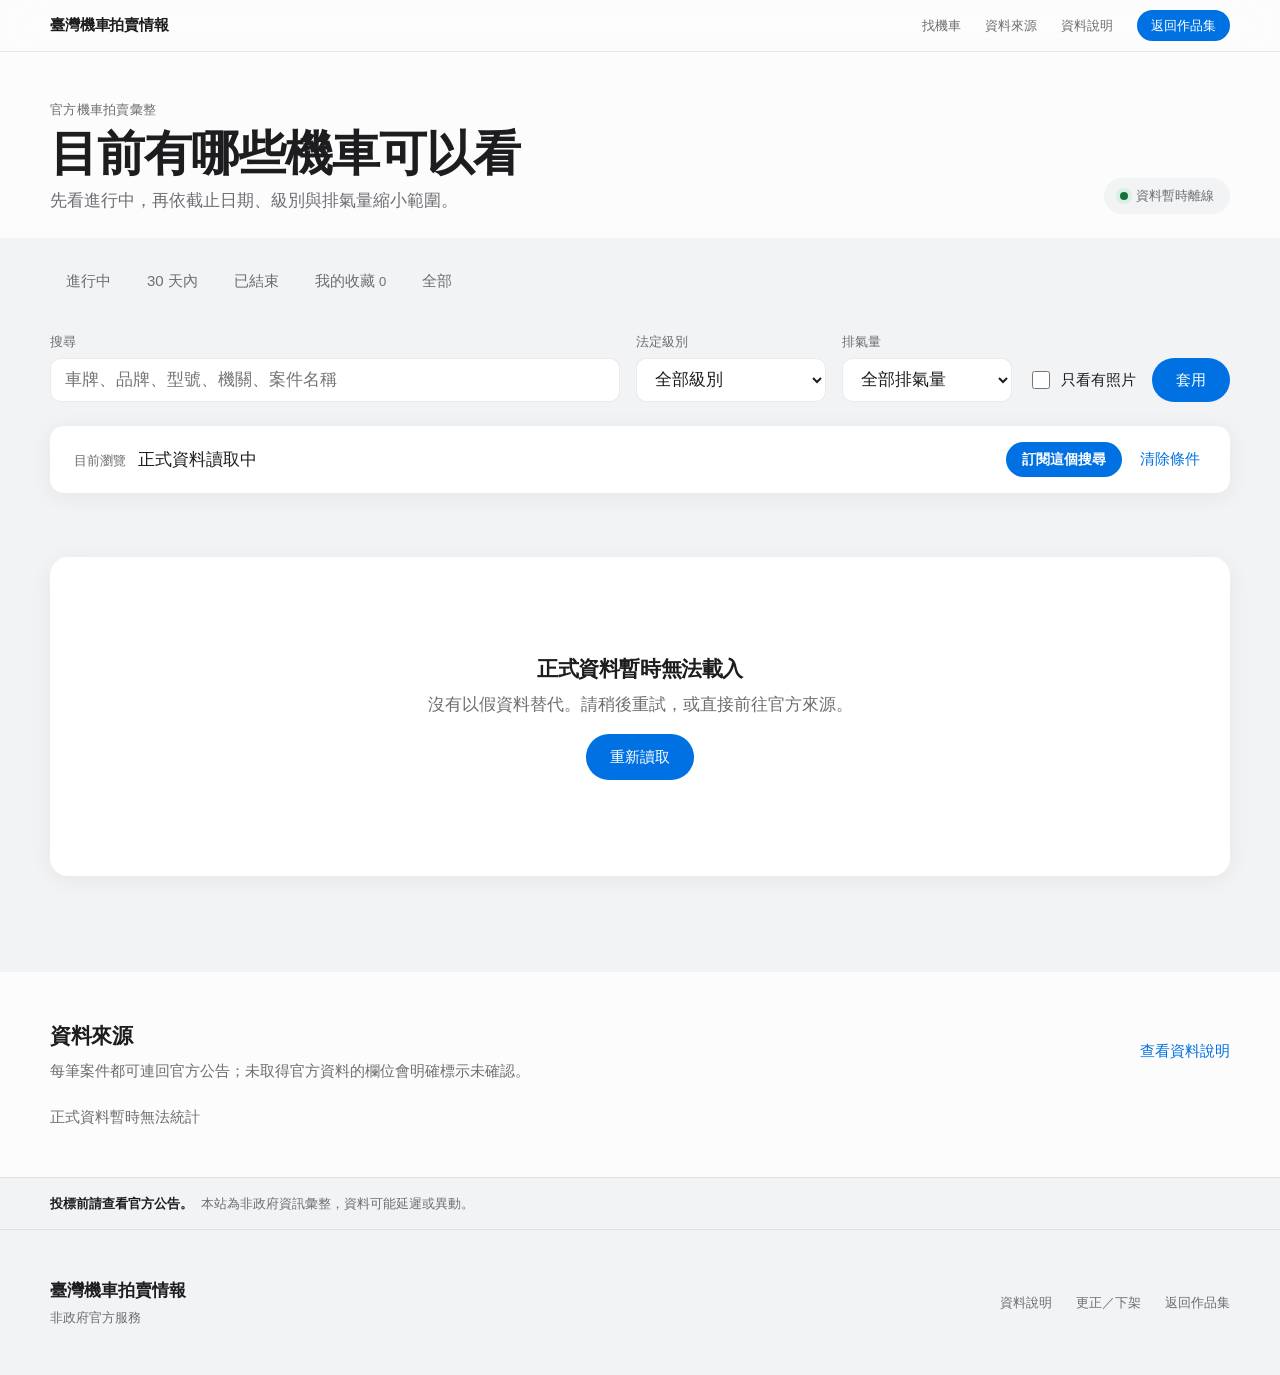
==== commit b34f5770: "feat: saved-search subscriptions with browser notifications (roadmap P1) 策略文件 §3(2) 稱「從查詢工具變成監控服務」是最" ====
--- a/projects/taiwan-moto-auction/index.html
+++ b/projects/taiwan-moto-auction/index.html
@@ -24,7 +24,8 @@
         <label><span>排氣量</span><select id="cc"><option value="">全部排氣量</option></select></label>
         <label class="check"><input id="hasPhotos" type="checkbox">只看有照片</label><button class="button filter-button" type="submit">套用</button>
       </form>
-      <div class="current-view"><div><span>目前瀏覽</span><strong id="summary">正式資料讀取中</strong></div><button id="clearFilters" type="button">清除條件</button></div><div class="chips" id="chips"></div>
+      <div class="current-view"><div><span>目前瀏覽</span><strong id="summary">正式資料讀取中</strong></div><div class="view-actions"><button id="subscribeSearch" type="button" class="subscribe-btn">訂閱這個搜尋</button><button id="clearFilters" type="button">清除條件</button></div></div><div class="chips" id="chips"></div>
+      <div class="watches" id="watches" hidden><div class="watches-head"><span>我的訂閱</span><small>符合的新機車出現時通知你（只存在這台裝置）</small></div><div class="watch-list" id="watchList"></div></div>
       <div class="loading" id="loading"><span></span>正在讀取正式案件…</div><div class="error" id="error" hidden><h3>正式資料暫時無法載入</h3><p>沒有以假資料替代。請稍後重試，或直接前往官方來源。</p><button class="button" id="retry" type="button">重新讀取</button></div>
       <div class="card-grid" id="results"></div><div class="empty" id="empty" hidden><h3>目前沒有符合條件的正式案件</h3><p id="emptyHint">可切換狀態或清除部分條件。</p></div>
     </div></section>
--- a/projects/taiwan-moto-auction/styles.css
+++ b/projects/taiwan-moto-auction/styles.css
@@ -27,6 +27,7 @@
   --text-secondary: #6e6e73;
   --accent: #0071e3;
   --accent-hover: #0077ed;
+  --accent-bg: rgba(0, 113, 227, 0.10);
   --separator: rgba(0, 0, 0, 0.08);
   --card-shadow: 0 4px 24px rgba(0, 0, 0, 0.06);
   --card-shadow-hover: 0 12px 40px rgba(0, 0, 0, 0.10);
@@ -76,6 +77,7 @@
     --text-secondary: #98989d;
     --accent: #0a84ff;
     --accent-hover: #409cff;
+    --accent-bg: rgba(10, 132, 255, 0.18);
     --separator: rgba(255, 255, 255, 0.12);
     --card-shadow: 0 4px 24px rgba(0, 0, 0, 0.5);
     --card-shadow-hover: 0 12px 40px rgba(0, 0, 0, 0.6);
@@ -253,6 +255,26 @@
   font-size: 15px; cursor: pointer; white-space: nowrap;
 }
 .current-view button:hover { text-decoration: underline; }
+.view-actions { display: flex; align-items: center; gap: var(--space-md); flex: none; }
+/* 選擇器要比 `.current-view button` 更具體，否則填色會被那條的 transparent 蓋掉 */
+.view-actions .subscribe-btn {
+  border: 0; border-radius: var(--radius-pill); cursor: pointer; white-space: nowrap;
+  background: var(--accent); color: #fff; font-size: 14px; font-weight: 600;
+  padding: 7px 16px;
+}
+.view-actions .subscribe-btn:hover { background: var(--accent-hover); color: #fff; text-decoration: none; }
+
+/* 訂閱清單 */
+.watches { margin: var(--space-md) 0 0; }
+.watches-head { display: flex; align-items: baseline; gap: var(--space-sm); flex-wrap: wrap; margin-bottom: var(--space-sm); }
+.watches-head span { font-size: 14px; font-weight: 600; color: var(--text-primary); }
+.watches-head small { font-size: 12px; color: var(--text-secondary); }
+.watch-list { display: flex; flex-wrap: wrap; gap: var(--space-sm); }
+.watch-item { display: inline-flex; align-items: stretch; border: 1px solid var(--border); border-radius: var(--radius-pill); overflow: hidden; background: var(--bg-secondary); }
+.watch-apply { border: 0; background: transparent; color: var(--text-primary); font-size: 13px; font-weight: 500; padding: 5px 12px; cursor: pointer; }
+.watch-apply:hover { color: var(--accent); }
+.watch-remove { border: 0; border-left: 1px solid var(--border); background: transparent; color: var(--text-secondary); font-size: 12px; padding: 5px 10px; cursor: pointer; line-height: 1; }
+.watch-remove:hover { color: var(--red); background: var(--red-bg); }
 
 .chips { min-height: 24px; display: flex; gap: var(--space-sm); flex-wrap: wrap; margin: var(--space-md) 0 var(--space-lg); }
 .chip {
@@ -347,6 +369,16 @@
 .card h3 a { text-decoration: none; }
 .card h3 a:hover { color: var(--accent); }
 .official-title { margin: -8px 0 0; color: var(--text-secondary); font-size: 13px; line-height: 1.4; }
+.signal-chips { display: flex; flex-wrap: wrap; gap: 6px; }
+.signal-chip {
+  display: inline-flex; align-items: center; padding: 3px 9px; border-radius: var(--radius-pill);
+  font-size: 12px; font-weight: 600; line-height: 1.3;
+  background: transparent; border: 1px solid var(--border); color: var(--text-secondary);
+}
+/* 第 2 拍以上＝曾流標、底價已降，用琥珀色標成「值得留意」；語意比純強調色更貼切。 */
+.signal-chip-hot { background: var(--amber-bg); border-color: transparent; color: var(--amber); }
+.signal-chip-good { background: var(--green-bg); border-color: transparent; color: var(--green); }
+.signal-chip-warn { background: var(--red-bg); border-color: transparent; color: var(--red); }
 
 /* 兩個關鍵決策欄位：能否領牌／投標資格 —— 這是本站對綜合型網站的核心差異，給它最高視覺權重 */
 /* 不用灰底方塊包住這兩欄——hallmark audit 點名「卡中卡」（卡片裡再放卡片、
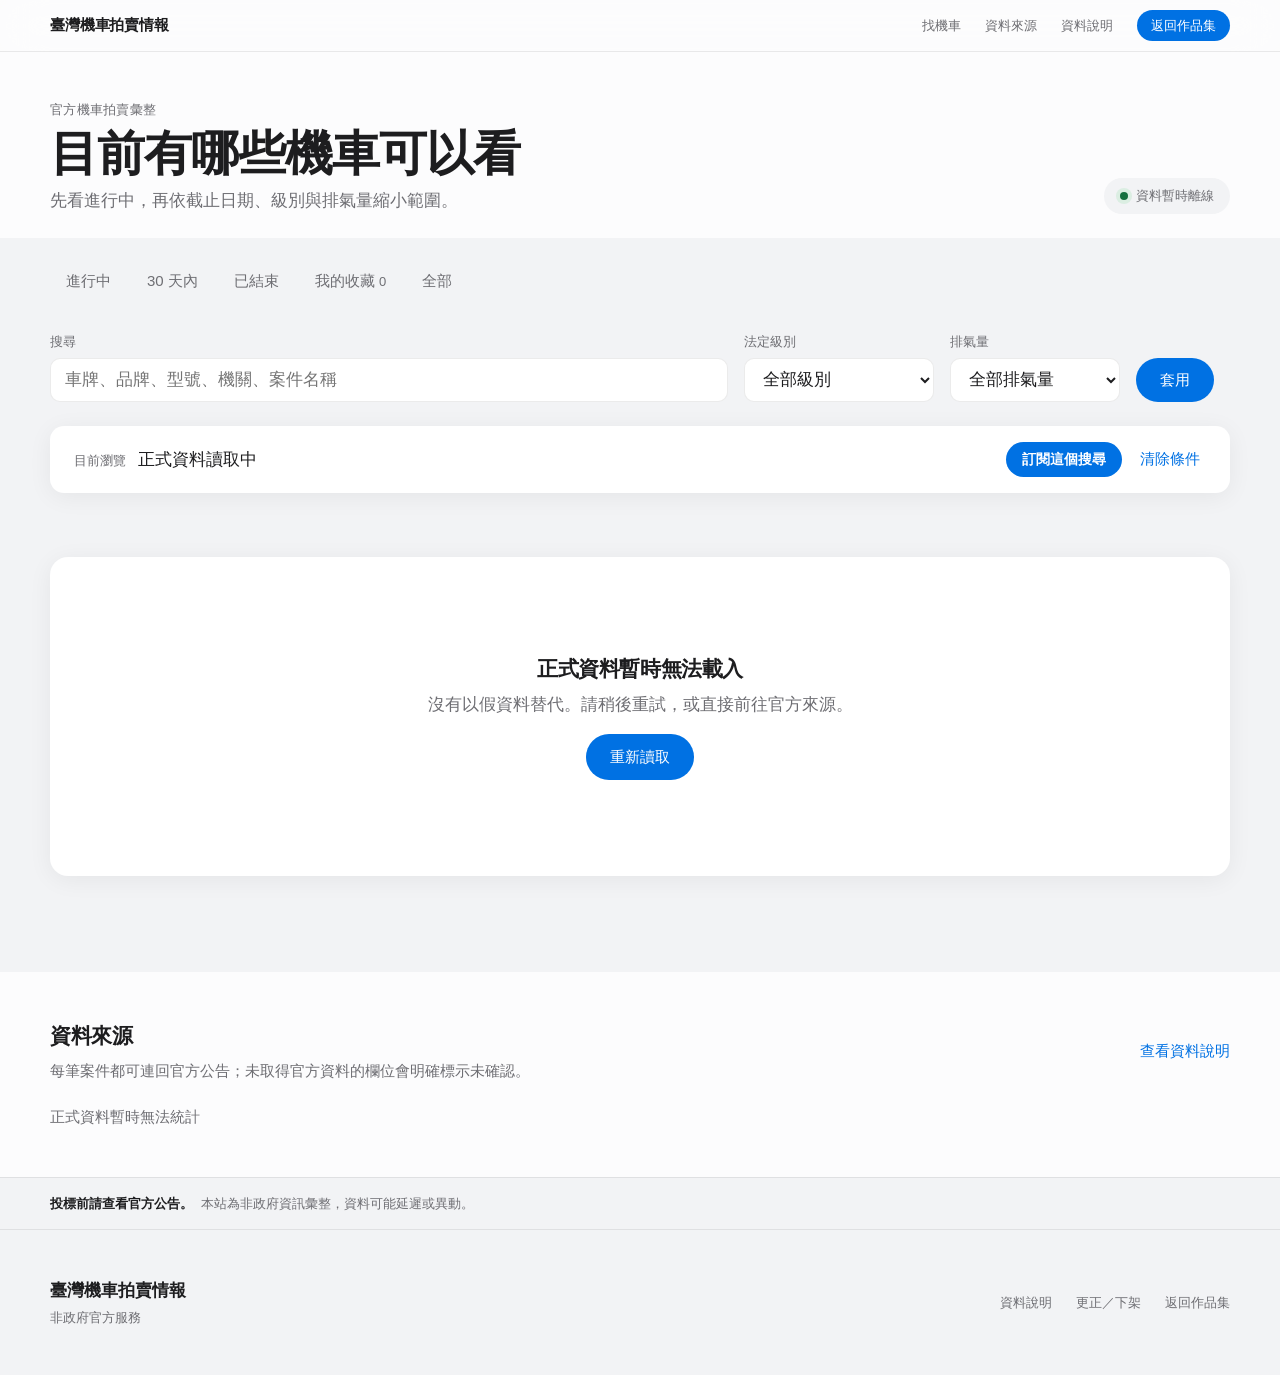
==== commit c458836f: "feat: remove photo feature entirely; exclude non-public-biddable listings 兩項使用者要求：  1. 完整移除圖片功能——惜物網" ====
--- a/projects/taiwan-moto-auction/index.html
+++ b/projects/taiwan-moto-auction/index.html
@@ -6,7 +6,7 @@
   <meta name="robots" content="index,follow,max-image-preview:large">
   <meta name="theme-color" content="#ffffff" media="(prefers-color-scheme: light)">
   <meta name="theme-color" content="#000000" media="(prefers-color-scheme: dark)">
-  <meta property="og:title" content="臺灣機車拍賣情報｜Harry Chen"><meta property="og:description" content="從官方來源同步的真實機車標售資料，快速查看資格、車牌、價格、照片與公告。">
+  <meta property="og:title" content="臺灣機車拍賣情報｜Harry Chen"><meta property="og:description" content="從官方來源同步的真實機車標售資料，快速查看資格、車牌、價格與公告。">
   <meta property="og:type" content="website"><meta property="og:url" content="https://harryjia.com/projects/taiwan-moto-auction">
   <title>臺灣機車拍賣情報｜Harry Chen</title><link rel="canonical" href="https://harryjia.com/projects/taiwan-moto-auction"><link rel="stylesheet" href="./styles.css">
 </head>
@@ -22,7 +22,7 @@
         <label class="search-field"><span>搜尋</span><input id="keyword" type="search" placeholder="車牌、品牌、型號、機關、案件名稱"></label>
         <label><span>法定級別</span><select id="vehicleClass"><option value="">全部級別</option><option value="ORDINARY_LIGHT">普通輕型</option><option value="ORDINARY_HEAVY">普通重型</option><option value="LARGE_HEAVY">大型重型</option><option value="ELECTRIC_MOTORCYCLE">電動機車</option><option value="HEAVY_UNSPECIFIED">重型（級別未明）</option><option value="UNKNOWN">級別未確認</option></select></label>
         <label><span>排氣量</span><select id="cc"><option value="">全部排氣量</option></select></label>
-        <label class="check"><input id="hasPhotos" type="checkbox">只看有照片</label><button class="button filter-button" type="submit">套用</button>
+        <button class="button filter-button" type="submit">套用</button>
       </form>
       <div class="current-view"><div><span>目前瀏覽</span><strong id="summary">正式資料讀取中</strong></div><div class="view-actions"><button id="subscribeSearch" type="button" class="subscribe-btn">訂閱這個搜尋</button><button id="clearFilters" type="button">清除條件</button></div></div><div class="chips" id="chips"></div>
       <div class="watches" id="watches" hidden><div class="watches-head"><span>我的訂閱</span><small>符合的新機車出現時通知你（只存在這台裝置）</small></div><div class="watch-list" id="watchList"></div></div>
--- a/projects/taiwan-moto-auction/styles.css
+++ b/projects/taiwan-moto-auction/styles.css
@@ -297,51 +297,6 @@
 }
 .card:hover { transform: translateY(-2px); box-shadow: var(--card-shadow-hover); }
 
-/* 照片 */
-.photo-carousel { position: relative; height: 220px; background: var(--bg-secondary); overflow: hidden; }
-.photo-carousel img { width: 100%; height: 100%; object-fit: cover; display: block; }
-.photo-carousel img[hidden] { display: none; }
-.photo-prev, .photo-next {
-  position: absolute; top: 50%; transform: translateY(-50%);
-  width: 32px; height: 32px; display: grid; place-items: center;
-  border: 0; border-radius: 50%;
-  background: rgba(0, 0, 0, 0.5); color: #fff;
-  font-size: 20px; line-height: 1; cursor: pointer;
-  backdrop-filter: blur(8px);
-  transition: background 0.2s var(--ease);
-}
-.photo-prev:hover, .photo-next:hover { background: rgba(0, 0, 0, 0.7); }
-.photo-prev { left: 12px; }
-.photo-next { right: 12px; }
-.photo-count, .official-photo {
-  position: absolute; bottom: 12px;
-  padding: 4px 10px; border-radius: var(--radius-pill);
-  background: rgba(0, 0, 0, 0.5); color: #fff;
-  font-size: 11px; font-weight: 500;
-  backdrop-filter: blur(8px);
-}
-.photo-count { right: 12px; }
-.official-photo { left: 12px; }
-.photo-failed { height: 100%; display: grid; place-items: center; color: var(--text-secondary); font-size: 15px; }
-.photo-failed[hidden] { display: none; }
-.image-error .official-photo,
-.image-error .photo-count,
-.image-error button { display: none; }
-
-.no-photo-note {
-  margin: var(--space-lg) 56px 0 var(--space-lg);
-  color: var(--text-secondary); font-size: 13px;
-}
-/* 沒有照片的案件需要一個視覺標記，但不用單邊粗色條——hallmark audit 點名
-   「side-stripe card」（單邊 4–6px 粗色邊）是很好認的 2018-SaaS-AI 特徵。
-   改成在「官方未提供照片」那行前面放一個小色塊，訊息一樣清楚但不是模板長相。 */
-.no-photo-note::before {
-  content: ""; display: inline-block;
-  width: 6px; height: 6px; margin-right: var(--space-sm);
-  border-radius: 2px; background: var(--neutral);
-  vertical-align: 1px;
-}
-
 /* 收藏按鈕 */
 .favorite-button {
   position: absolute; z-index: 4; right: 12px; top: 12px;
@@ -564,21 +519,6 @@
 }
 .detail-favorite:hover { border-color: var(--text-secondary); }
 .detail-favorite.selected { border-color: var(--red); background: var(--red-bg); color: var(--red); }
-
-.detail-gallery { display: grid; grid-template-columns: repeat(3, 1fr); gap: 12px; margin: var(--space-lg) 0; }
-.detail-gallery a:first-child { grid-column: span 2; grid-row: span 2; }
-.detail-gallery img {
-  width: 100%; height: 220px; display: block; object-fit: cover;
-  border-radius: var(--radius-md);
-  transition: transform 0.3s var(--ease);
-}
-.detail-gallery a:first-child img { height: 452px; }
-.detail-gallery a:hover img { transform: scale(1.01); }
-.detail-no-photo {
-  margin: var(--space-lg) 0; padding: var(--space-md) var(--space-lg);
-  border-radius: var(--radius-md); background: var(--bg-secondary);
-  color: var(--text-secondary); font-size: 15px;
-}
 
 .detail-grid { display: grid; grid-template-columns: repeat(2, 1fr); gap: var(--space-md); margin-top: var(--space-lg); }
 .detail-section {
@@ -643,10 +583,6 @@
   .compare-tray { width: calc(100% - var(--space-lg)); justify-content: center; }
   .card-actions span { width: 100%; margin-left: 0; }
   .detail-hero { flex-direction: column; }
-  .detail-gallery { grid-template-columns: 1fr 1fr; }
-  .detail-gallery a:first-child { grid-column: span 2; }
-  .detail-gallery img,
-  .detail-gallery a:first-child img { height: 200px; }
   .detail-facts { grid-template-columns: 1fr 1fr; }
   .official-callout { align-items: flex-start; flex-direction: column; }
   .notice .shell { align-items: flex-start; flex-direction: column; gap: var(--space-xs); }
@@ -662,7 +598,6 @@
 @media (pointer: coarse) {
   .tabs button { min-height: 44px; }
   .compare-button { min-height: 44px; padding-inline: 18px; }
-  .photo-prev, .photo-next { width: 44px; height: 44px; font-size: 24px; }
   .detail-link,
   .official-link,
   .current-view button,
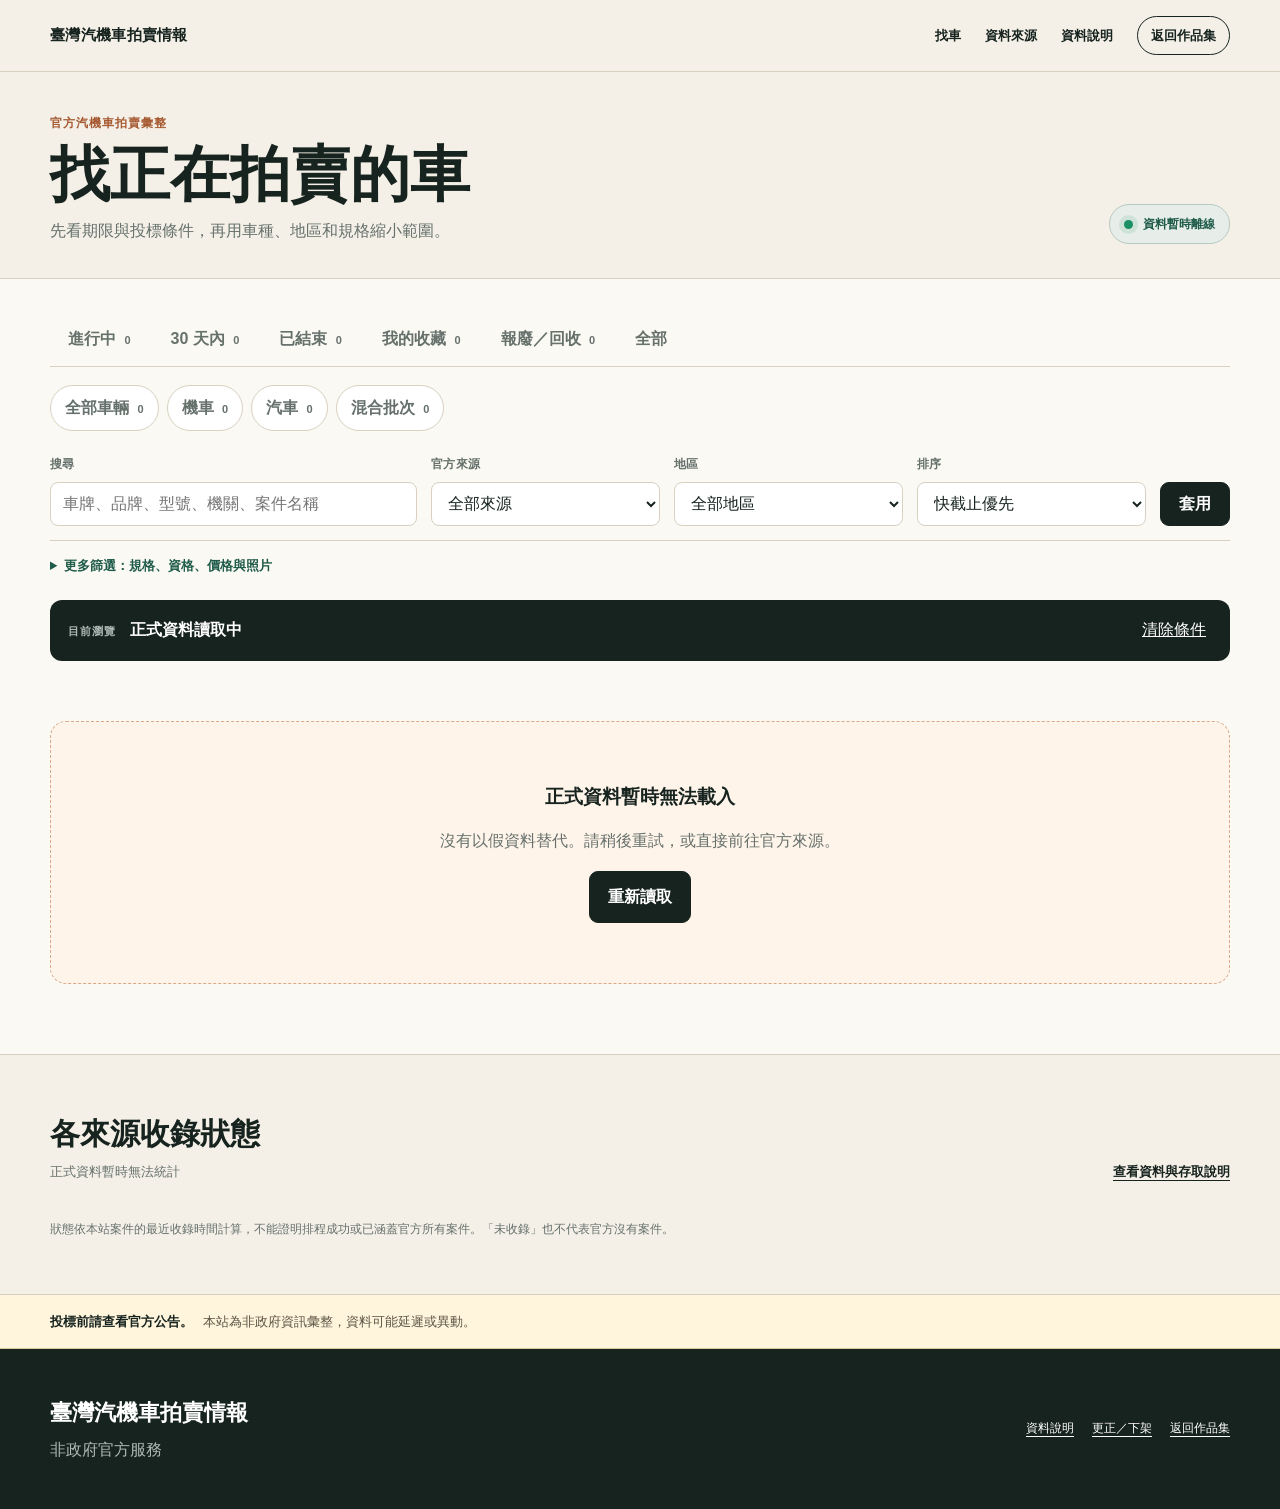
==== commit 606f0caa: "feat: show auction source freshness and separate scrap lots" ====
--- a/projects/taiwan-moto-auction/index.html
+++ b/projects/taiwan-moto-auction/index.html
@@ -2,38 +2,49 @@
 <html lang="zh-Hant">
 <head>
   <meta charset="utf-8"><meta name="viewport" content="width=device-width,initial-scale=1">
-  <meta name="description" content="臺灣機車拍賣情報：彙整官方公開機車標售案件、車牌、價格、拍賣日期、機關與原始公告。">
-  <meta name="robots" content="index,follow,max-image-preview:large">
-  <meta name="theme-color" content="#ffffff" media="(prefers-color-scheme: light)">
-  <meta name="theme-color" content="#000000" media="(prefers-color-scheme: dark)">
-  <meta property="og:title" content="臺灣機車拍賣情報｜Harry Chen"><meta property="og:description" content="從官方來源同步的真實機車標售資料，快速查看資格、車牌、價格與公告。">
+  <meta name="description" content="臺灣汽機車拍賣情報：彙整官方公開汽車與機車標售案件、車牌、價格、拍賣日期、機關與原始公告。">
+  <meta name="robots" content="index,follow,max-image-preview:large"><meta name="theme-color" content="#f4f0e7">
+  <meta property="og:title" content="臺灣汽機車拍賣情報｜Harry Chen"><meta property="og:description" content="從官方來源同步的真實汽機車標售資料，快速查看資格、車牌、價格、照片與公告。">
   <meta property="og:type" content="website"><meta property="og:url" content="https://harryjia.com/projects/taiwan-moto-auction">
-  <title>臺灣機車拍賣情報｜Harry Chen</title><link rel="canonical" href="https://harryjia.com/projects/taiwan-moto-auction"><link rel="stylesheet" href="./styles.css">
+  <title>臺灣汽機車拍賣情報｜Harry Chen</title><link rel="canonical" href="https://harryjia.com/projects/taiwan-moto-auction"><link rel="stylesheet" href="./styles.css">
 </head>
 <body>
   <a class="skip-link" href="#market">跳到案件列表</a>
-  <header class="site-header"><a class="brand" href="./">臺灣機車拍賣情報</a><nav><a href="#market">找機車</a><a href="#coverage">資料來源</a><a href="./legal.html">資料說明</a><a class="back" href="/">返回作品集</a></nav></header>
+  <header class="site-header"><a class="brand" href="./">臺灣汽機車拍賣情報</a><nav><a href="#market">找車</a><a href="#coverage">資料來源</a><a href="./legal.html">資料說明</a><a class="back" href="/">返回作品集</a></nav></header>
   <main>
-    <section class="page-intro"><div class="shell"><div><p class="eyebrow">官方機車拍賣彙整</p><h1>目前有哪些機車可以看</h1><p>先看進行中，再依截止日期、級別與排氣量縮小範圍。</p></div><div class="sync-pill" role="status"><span class="live-dot"></span><span id="syncStatus">讀取中</span></div></div></section>
+    <section class="page-intro"><div class="shell"><div><p class="eyebrow">官方汽機車拍賣彙整</p><h1>找正在拍賣的車</h1><p>先看期限與投標條件，再用車種、地區和規格縮小範圍。</p></div><div class="sync-pill" role="status"><span class="live-dot"></span><span id="syncStatus">讀取中</span></div></div></section>
     <section class="alert-bar" id="alerts" hidden><div class="shell" id="alertText"></div></section>
     <section class="market" id="market"><div class="shell">
-      <div class="tabs" role="tablist" aria-label="案件狀態"><button data-view="active">進行中</button><button data-view="within30">30 天內</button><button data-view="ended">已結束</button><button data-view="favorites">我的收藏 <span id="favoriteCount">0</span></button><button data-view="all">全部</button></div>
+      <div class="tabs" role="tablist" aria-label="案件狀態"><button data-view="active">進行中 <span id="activeCount">0</span></button><button data-view="within30">30 天內 <span id="within30Count">0</span></button><button data-view="ended">已結束 <span id="endedCount">0</span></button><button data-view="favorites">我的收藏 <span id="favoriteCount">0</span></button><button data-view="scrap">報廢／回收 <span id="scrapCount">0</span></button><button data-view="all">全部</button></div>
+      <div class="vehicle-tabs" role="tablist" aria-label="車輛種類"><button data-vehicle="all">全部車輛 <span id="allVehicleCount">0</span></button><button data-vehicle="MOTORCYCLE">機車 <span id="motorcycleCount">0</span></button><button data-vehicle="CAR">汽車 <span id="carCount">0</span></button><button data-vehicle="MIXED">混合批次 <span id="mixedCount">0</span></button></div>
       <form class="filters" id="filters">
         <label class="search-field"><span>搜尋</span><input id="keyword" type="search" placeholder="車牌、品牌、型號、機關、案件名稱"></label>
-        <label><span>法定級別</span><select id="vehicleClass"><option value="">全部級別</option><option value="ORDINARY_LIGHT">普通輕型</option><option value="ORDINARY_HEAVY">普通重型</option><option value="LARGE_HEAVY">大型重型</option><option value="ELECTRIC_MOTORCYCLE">電動機車</option><option value="HEAVY_UNSPECIFIED">重型（級別未明）</option><option value="UNKNOWN">級別未確認</option></select></label>
-        <label><span>排氣量</span><select id="cc"><option value="">全部排氣量</option></select></label>
+        <label><span>官方來源</span><select id="source"><option value="">全部來源</option></select></label>
+        <label><span>地區</span><select id="region"><option value="">全部地區</option></select></label>
+        <label><span>排序</span><select id="sort"><option value="deadline">快截止優先</option><option value="newest">最近同步優先</option><option value="priceLow">價格低到高</option><option value="priceHigh">價格高到低</option><option value="completeness">資料完整優先</option></select></label>
         <button class="button filter-button" type="submit">套用</button>
+        <details class="advanced-filters" id="advancedFilters"><summary>更多篩選：規格、資格、價格與照片</summary><div>
+          <label id="motorcycleClassField"><span>機車級別</span><select id="vehicleClass"><option value="">全部機車級別</option><option value="ORDINARY_LIGHT">普通輕型</option><option value="ORDINARY_HEAVY">普通重型</option><option value="LARGE_HEAVY">大型重型</option><option value="ELECTRIC_MOTORCYCLE">電動機車</option><option value="HEAVY_UNSPECIFIED">重型（級別未明）</option><option value="UNKNOWN">級別未確認</option></select></label>
+          <label id="ccField"><span>機車排氣量</span><select id="cc"><option value="">全部排氣量</option></select></label>
+          <label id="carCategoryField"><span>汽車類別</span><select id="carCategory"><option value="">全部汽車類別</option><option value="PASSENGER">小客車／轎車</option><option value="SUV">休旅車</option><option value="VAN">廂型／客貨車</option><option value="TRUCK">貨車</option><option value="BUS">大客車／遊覽車</option><option value="OTHER">其他汽車</option><option value="UNKNOWN">類別未確認</option></select></label>
+          <label><span>投標資格</span><select id="eligibility"><option value="">全部資格</option><option value="PUBLIC">一般民眾可投標</option><option value="BUSINESS_ONLY">限事業單位</option><option value="SPECIAL_QUALIFICATION">需特別資格</option><option value="BULK_PURCHASE_ONLY">限整批投標</option><option value="UNKNOWN">資格未確認</option></select></label>
+          <label><span>領牌狀態</span><select id="registration"><option value="">全部狀態</option><option value="NORMAL_TRANSFER">可正常過戶</option><option value="RE_REGISTRATION_REQUIRED">需重新領牌</option><option value="INSPECTION_REQUIRED">需檢驗後領牌</option><option value="REGISTRABILITY_UNKNOWN">能否領牌未確認</option><option value="DEREGISTERED">牌照已繳銷</option><option value="UNKNOWN">狀態未確認</option></select></label>
+          <label><span>拍賣期限</span><select id="deadline"><option value="">不限期限</option><option value="3">3 天內</option><option value="7">7 天內</option><option value="14">14 天內</option><option value="30">30 天內</option></select></label>
+          <label><span>最低價格</span><input id="minPrice" type="number" min="0" step="100" inputmode="numeric" placeholder="不限"></label>
+          <label><span>最高價格</span><input id="maxPrice" type="number" min="0" step="100" inputmode="numeric" placeholder="不限"></label>
+          <label class="check"><input id="hasPhotos" type="checkbox">只看有照片</label>
+          <label class="check"><input id="singleLot" type="checkbox">只看單輛</label>
+        </div></details>
       </form>
-      <div class="current-view"><div><span>目前瀏覽</span><strong id="summary">正式資料讀取中</strong></div><div class="view-actions"><button id="subscribeSearch" type="button" class="subscribe-btn">訂閱這個搜尋</button><button id="clearFilters" type="button">清除條件</button></div></div><div class="chips" id="chips"></div>
-      <div class="watches" id="watches" hidden><div class="watches-head"><span>我的訂閱</span><small>符合的新機車出現時通知你（只存在這台裝置）</small></div><div class="watch-list" id="watchList"></div></div>
+      <div class="current-view"><div><span>目前瀏覽</span><strong id="summary">正式資料讀取中</strong></div><button id="clearFilters" type="button">清除條件</button></div><div class="chips" id="chips"></div>
       <div class="loading" id="loading"><span></span>正在讀取正式案件…</div><div class="error" id="error" hidden><h3>正式資料暫時無法載入</h3><p>沒有以假資料替代。請稍後重試，或直接前往官方來源。</p><button class="button" id="retry" type="button">重新讀取</button></div>
-      <div class="card-grid" id="results"></div><div class="empty" id="empty" hidden><h3>目前沒有符合條件的正式案件</h3><p id="emptyHint">可切換狀態或清除部分條件。</p></div>
+      <div class="card-grid" id="results"></div><div class="empty" id="empty" hidden><h3>目前沒有符合條件的正式案件</h3><p id="emptyHint">可切換狀態或清除部分條件。</p><div class="empty-actions"><button class="button" id="emptyClear" type="button">清除篩選</button><button id="emptyEnded" type="button">查看已結束紀錄</button></div></div>
     </div></section>
-    <section class="source-summary" id="coverage"><div class="shell"><div class="source-summary-head"><h2>資料來源</h2><p>每筆案件都可連回官方公告；未取得官方資料的欄位會明確標示未確認。</p><a href="./legal.html">查看資料說明</a></div><div class="source-grid" id="sourceGrid"><p class="source-loading" id="sourceCounts">正在統計正式案件…</p></div></div></section>
+    <section class="source-summary" id="coverage"><div class="shell"><div class="source-heading"><div><h2>各來源收錄狀態</h2><p id="sourceCounts">正在統計正式案件</p></div><a href="./legal.html">查看資料與存取說明</a></div><div class="source-health-grid" id="sourceHealth"></div><p class="source-footnote">狀態依本站案件的最近收錄時間計算，不能證明排程成功或已涵蓋官方所有案件。「未收錄」也不代表官方沒有案件。</p></div></section>
     <aside class="notice"><div class="shell"><strong>投標前請查看官方公告。</strong><span>本站為非政府資訊彙整，資料可能延遲或異動。</span></div></aside>
   </main>
   <div class="compare-tray" id="compareTray" hidden><span>已選 <strong id="compareCount">0</strong> 台</span><button id="openCompare" type="button">開始比較</button><button id="clearCompare" type="button">清除</button></div>
-  <dialog id="compareDialog"><div class="dialog-head"><h2>機車比較</h2><button id="closeCompare" type="button" aria-label="關閉">×</button></div><div class="compare-table-wrap" id="compareContent"></div></dialog>
-  <footer><div class="shell footer-inner"><div><strong>臺灣機車拍賣情報</strong><p>非政府官方服務</p></div><nav><a href="./legal.html">資料說明</a><a href="mailto:harryjia1007@gmail.com">更正／下架</a><a href="/">返回作品集</a></nav></div></footer>
-  <script src="./shared.js" defer></script><script src="./app.js" defer></script>
+  <dialog id="compareDialog"><div class="dialog-head"><h2>車輛比較</h2><button id="closeCompare" type="button" aria-label="關閉">×</button></div><div class="compare-table-wrap" id="compareContent"></div></dialog>
+  <footer><div class="shell footer-inner"><div><strong>臺灣汽機車拍賣情報</strong><p>非政府官方服務</p></div><nav><a href="./legal.html">資料說明</a><a href="mailto:harryjia1007@gmail.com">更正／下架</a><a href="/">返回作品集</a></nav></div></footer>
+  <script src="./shared.js" defer></script><script src="./app-v2.js" defer></script>
 </body></html>
--- a/projects/taiwan-moto-auction/styles.css
+++ b/projects/taiwan-moto-auction/styles.css
@@ -1,617 +1,72 @@
-/* ============================================================
-   臺灣機車拍賣情報 — Apple 風格設計系統
-   2026-08-20 依 apple-ui-design skill 重寫（Clarity / Deference / Depth）
+:root{--canvas:#f4f0e7;--surface:#fbf9f4;--ink:#17231f;--muted:#66716c;--forest:#1f5b49;--copper:#a65a32;--blue:#426b76;--line:#d8d0c0;--shadow:0 24px 70px rgba(23,35,31,.12);--max:1180px;color-scheme:light}
+*{box-sizing:border-box}
+html{scroll-behavior:smooth}
+body{margin:0;background:var(--canvas);color:var(--ink);font-family:-apple-system,BlinkMacSystemFont,"Noto Sans TC","PingFang TC",sans-serif;line-height:1.65}
+a{color:inherit;text-underline-offset:4px}button,select,input{font:inherit}.shell{width:min(var(--max),calc(100% - 48px));margin:auto}
+.skip-link{position:fixed;left:16px;top:-60px;background:var(--ink);color:white;padding:10px 16px;z-index:20}.skip-link:focus{top:16px}
+.site-header{height:72px;padding:0 max(24px,calc((100vw - var(--max))/2));display:flex;align-items:center;justify-content:space-between;border-bottom:1px solid var(--line);background:rgba(244,240,231,.94);position:sticky;top:0;z-index:10;backdrop-filter:blur(16px)}
+.brand{font-size:15px;font-weight:900;letter-spacing:.02em;text-decoration:none}
+.site-header nav{display:flex;align-items:center;gap:24px;font-size:13px;font-weight:700}.site-header nav a{text-decoration:none}.site-header .back{padding:8px 13px;border:1px solid var(--ink);border-radius:999px}
+.eyebrow{margin:0 0 8px;color:var(--copper);font-size:12px;font-weight:900;letter-spacing:.08em}.button{display:inline-flex;align-items:center;justify-content:center;gap:8px;border:1px solid var(--ink);border-radius:9px;padding:12px 18px;background:var(--ink);color:white;text-decoration:none;font-weight:800;cursor:pointer;transition:.18s}.button:hover{background:var(--forest)}
+.page-intro{padding:42px 0 34px}.page-intro .shell{display:flex;align-items:end;justify-content:space-between;gap:30px}.page-intro h1{margin:0;font-family:Georgia,"Noto Serif TC",serif;font-size:clamp(38px,5vw,60px);line-height:1.1}.page-intro p:last-child{margin:10px 0 0;color:var(--muted)}.sync-pill{display:flex;align-items:center;gap:10px;padding:10px 14px;border:1px solid #b7c9c0;border-radius:999px;background:#e7eee9;color:var(--forest);font-size:12px;font-weight:800;white-space:nowrap}.live-dot{width:9px;height:9px;border-radius:50%;background:#1a8f63;box-shadow:0 0 0 5px rgba(26,143,99,.12);flex:none}
+.sync-pill.stale{border-color:#d9a987;background:#fff4ea;color:#8b4d2e}.sync-pill.stale .live-dot{background:#b9673c;box-shadow:0 0 0 5px rgba(185,103,60,.12)}
+.sync-pill{max-width:420px;min-width:0;white-space:normal;line-height:1.5}
+.market{padding:34px 0 70px;background:var(--surface);border-block:1px solid var(--line)}.section-heading{display:flex;align-items:end;justify-content:space-between;gap:30px;margin-bottom:22px}.section-heading h2{margin:0;font-family:Georgia,"Noto Serif TC",serif;font-size:clamp(28px,3vw,40px);line-height:1.15}.section-heading>p{margin:0;max-width:440px;color:var(--muted)}
+.tabs{display:flex;align-items:center;gap:4px;border-bottom:1px solid var(--line);overflow-x:auto}.tabs button,.tabs span{border:0;background:transparent;padding:13px 18px;white-space:nowrap;font-weight:800;color:var(--muted)}.tabs button{cursor:pointer}.tabs button.active{color:white;background:var(--forest);border-radius:9px 9px 0 0}.tabs span{margin-left:auto;font-size:13px}
+.vehicle-tabs{display:flex;gap:8px;padding-top:18px;overflow-x:auto}.vehicle-tabs button{border:1px solid var(--line);border-radius:999px;padding:9px 14px;background:white;color:var(--muted);font-weight:800;white-space:nowrap;cursor:pointer}.vehicle-tabs button.active{border-color:var(--forest);background:#e7eee9;color:var(--forest)}.vehicle-tabs span{margin-left:4px;font-size:11px}
+.filters{display:grid;grid-template-columns:170px 210px 1fr auto;gap:16px;align-items:end;padding:24px 0}.filters>label>span,.filters legend{display:block;margin-bottom:7px;color:var(--muted);font-size:12px;font-weight:800;letter-spacing:.04em}.filters select{width:100%;height:44px;padding:0 12px;border:1px solid var(--line);border-radius:8px;background:white;color:var(--ink)}.filters select:disabled{opacity:.45}.filters fieldset{border:0;padding:0;margin:0}.cc-options{display:flex;gap:8px;flex-wrap:wrap}.cc-options label{display:flex;align-items:center;gap:5px;padding:8px 10px;border:1px solid var(--line);border-radius:999px;background:white;font-size:12px;cursor:pointer}.cc-options label:has(input:checked){border-color:var(--forest);background:#e7eee9;color:var(--forest);font-weight:800}.filter-button{height:44px;box-shadow:none}.filter-button:hover{box-shadow:4px 4px 0 var(--copper)}
+.current-view{display:flex;justify-content:space-between;gap:20px;align-items:center;padding:16px 18px;background:var(--ink);color:white;border-radius:12px}.current-view div{display:flex;align-items:baseline;gap:14px}.current-view span{color:#aeb9b4;font:700 11px ui-monospace,monospace;letter-spacing:.1em}.current-view button{border:0;background:transparent;color:white;text-decoration:underline;cursor:pointer}.chips{min-height:28px;display:flex;gap:7px;flex-wrap:wrap;margin:12px 0 20px}.chip{border:1px solid var(--line);border-radius:999px;background:var(--canvas);padding:5px 10px;color:var(--muted);font-size:12px}
+.card-grid{display:grid;grid-template-columns:repeat(3,minmax(0,1fr));gap:20px}.card{display:flex;flex-direction:column;min-width:0;background:white;border:1px solid var(--line);border-radius:16px;overflow:hidden;box-shadow:0 9px 26px rgba(23,35,31,.07)}.card-visual{height:190px;padding:18px;display:flex;flex-direction:column;justify-content:space-between;color:white}.card-visual.green{background:linear-gradient(135deg,#173f34,#397b65)}.card-visual.copper{background:linear-gradient(135deg,#754027,#bb7049)}.card-visual.blue{background:linear-gradient(135deg,#284c56,#5d8791)}.card-visual strong{font-family:Georgia,serif;font-size:24px}.card-visual span{font:700 11px ui-monospace,monospace;letter-spacing:.08em;opacity:.8}.card-body{display:flex;flex-direction:column;gap:14px;padding:20px;height:100%}.source{display:flex;gap:8px;align-items:center;color:var(--muted);font-size:12px}.source i{width:7px;height:7px;border-radius:50%;background:var(--forest)}.source span{margin-left:auto}.card h3{margin:0;font-size:23px;line-height:1.25}.gates{display:grid;grid-template-columns:1fr 1fr;gap:9px}.gate{padding:11px;background:var(--canvas);border-radius:8px}.gate span,dt{display:block;color:var(--muted);font-size:11px}.gate strong{font-size:13px}.facts{display:grid;grid-template-columns:1fr 1fr;gap:10px;margin:0}.facts div{min-width:0}.facts dd{margin:2px 0 0;font-weight:800;font-size:14px}.condition{margin:auto 0 0;padding-top:13px;border-top:1px solid var(--line);font-size:13px}.card-note{font-size:10px;color:var(--copper);font-weight:800;letter-spacing:.04em}.empty{text-align:center;padding:60px 20px;border:1px dashed var(--line);border-radius:16px}.empty h3{margin:0}.empty p{color:var(--muted)}
+.source-summary{padding:30px 0;background:var(--canvas);border-bottom:1px solid var(--line)}.source-summary .shell{display:grid;grid-template-columns:1fr 1.3fr auto;align-items:center;gap:28px}.source-summary h2{margin:0 0 2px;font-size:20px}.source-summary p{margin:0;color:var(--muted);font-size:13px}.source-summary a{font-size:13px;font-weight:900;white-space:nowrap}.notice{padding:16px 0;background:#fff5dc;border-bottom:1px solid #dbc89c}.notice .shell{display:flex;gap:10px;align-items:center;font-size:13px}.notice span{color:#5c5546}
+footer{background:var(--ink);color:white}.footer-inner{display:flex;justify-content:space-between;gap:30px;padding:46px 0}.footer-inner strong{font-family:Georgia,serif;font-size:22px}.footer-inner p{margin:5px 0 0;color:#aeb9b4}.footer-inner nav{display:flex;gap:18px;align-items:center;flex-wrap:wrap;font-size:12px}
+@media(max-width:900px){.site-header nav a:not(.back){display:none}.filters{grid-template-columns:1fr 1fr}.card-grid{grid-template-columns:repeat(2,1fr)}.section-heading{align-items:start;flex-direction:column}.source-summary .shell{grid-template-columns:1fr}.footer-inner{flex-direction:column}}
+@media(max-width:620px){.shell{width:min(var(--max),calc(100% - 32px))}.site-header{height:62px;padding:0 16px}.brand{font-size:13px}.site-header .back{font-size:11px}.page-intro{padding:28px 0 24px}.page-intro .shell{align-items:flex-start;flex-direction:column;gap:18px}.page-intro h1{font-size:40px}.market{padding:28px 0 54px}.tabs span{display:none}.filters{grid-template-columns:1fr}.filter-button{width:100%}.current-view{align-items:flex-start}.current-view div{display:block}.current-view strong{display:block;margin-top:4px;font-size:13px}.card-grid{grid-template-columns:1fr}.card-visual{height:160px}.notice .shell{align-items:flex-start;flex-direction:column;gap:2px}.footer-inner{padding:34px 0}}
+@media(prefers-reduced-motion:reduce){html{scroll-behavior:auto}*{transition:none!important}}
 
-   重寫原則：
-   • 所有 class 名稱一律不動——app.js 與 detail.js 直接產生這些 class，
-     改名會讓畫面靜默壞掉。這份檔案只換視覺，不碰結構。
-   • 原本是壓縮成一行的寫法，改成可讀排版。檔案本來就小，維護性比幾 KB 重要。
-   • 資料密集的列表頁不套用 Apple 行銷頁那種 680px 窄版；「內容為王」在這裡
-     的意思是把案件資訊排清楚，不是把版面縮窄。
-   ============================================================ */
+/* Live-data marketplace */
+.filters{grid-template-columns:minmax(230px,1.4fr) repeat(3,minmax(150px,190px)) auto auto}.filters>label>span{display:block;margin-bottom:7px;color:var(--muted);font-size:12px;font-weight:800}.filters input[type=search]{width:100%;height:44px;padding:0 12px;border:1px solid var(--line);border-radius:8px;background:white;color:var(--ink)}.filters .check{height:44px;display:flex;align-items:center;gap:7px;white-space:nowrap;font-size:12px;font-weight:800}.filters>[hidden]{display:none}
+.photo-carousel,.no-photo{position:relative;height:220px;background:#e9e4d9;overflow:hidden}.photo-carousel img{width:100%;height:100%;object-fit:cover;display:block}.photo-carousel img[hidden]{display:none}.no-photo{display:grid;place-items:center;padding:20px;text-align:center;color:var(--muted);font-weight:800;background:linear-gradient(135deg,#e7e1d5,#f5f1e9)}.photo-prev,.photo-next{position:absolute;top:50%;transform:translateY(-50%);width:38px;height:38px;border:0;border-radius:50%;background:rgba(23,35,31,.78);color:white;font-size:28px;line-height:1;cursor:pointer}.photo-prev{left:10px}.photo-next{right:10px}.photo-count,.official-photo{position:absolute;bottom:10px;padding:4px 8px;border-radius:999px;background:rgba(23,35,31,.78);color:white;font-size:10px;font-weight:800}.photo-count{right:10px}.official-photo{left:10px}
+.official-title{margin:-7px 0 0;color:var(--muted);font-size:12px}.source .vehicle-badge{margin-left:0;padding:3px 7px;border-radius:999px;background:#edf0ee;color:var(--forest);font-weight:800}.source .status{margin-left:auto;padding:3px 7px;border-radius:999px}.source .active-status{color:#0e6b49;background:#ddf2e8}.source .ended{color:#785b35;background:#f2e9dc}.facts dd{overflow-wrap:anywhere}.card-actions{display:flex;align-items:center;justify-content:space-between;gap:12px;margin-top:auto;padding-top:14px;border-top:1px solid var(--line)}.official-link{font-weight:900;color:var(--forest);font-size:13px}.card-actions span{color:var(--muted);font-size:10px;white-space:nowrap}
+.loading,.error{margin-top:10px;text-align:center;padding:60px 20px;border:1px dashed var(--line);border-radius:16px}.loading span{display:inline-block;width:14px;height:14px;margin-right:8px;border:2px solid var(--line);border-top-color:var(--forest);border-radius:50%;animation:spin .8s linear infinite}.error{background:#fff4ea;border-color:#d9a987}.error h3{margin:0}.error p{color:var(--muted)}@keyframes spin{to{transform:rotate(360deg)}}
+@media(max-width:900px){.filters{grid-template-columns:1fr 1fr}.search-field{grid-column:1/-1}}
+@media(max-width:620px){.filters{grid-template-columns:1fr}.search-field{grid-column:auto}.photo-carousel,.no-photo{height:210px}}
 
-/* ---------- 設計 token ---------- */
-:root {
-  /* 淺色（預設）
-     底色不用純白 #ffffff——hallmark audit 指出純黑純白「顯得扁平、合成感」，
-     是很好認的 AI 生成特徵。這裡朝品牌藍極輕微地染一點色溫（幾乎看不出來，
-     但整體會有溫度），維持 Apple 的乾淨感又不落入純白。 */
-  --bg-primary: #fcfcfd;
-  --bg-secondary: #f2f3f5;
-  --bg-elevated: #ffffff;
-  --text-primary: #1d1d1f;
-  /* Apple 官方行銷頁用的次要文字灰是 #86868b，但實測在白底上對 13px 以下的小字
-     只有 3.62:1，gate 小標更低到 3.33:1——低於 WCAG AA 對小字要求的 4.5:1。
-     apple-ui-design skill 的色票與它自己的 checklist（Contrast ratio ≥ 4.5:1）
-     在這裡互相衝突，取無障礙優先，改用較深的 #6e6e73（實測 5.1:1 / 4.67:1）。 */
-  --text-secondary: #6e6e73;
-  --accent: #0071e3;
-  --accent-hover: #0077ed;
-  --accent-bg: rgba(0, 113, 227, 0.10);
-  --separator: rgba(0, 0, 0, 0.08);
-  --card-shadow: 0 4px 24px rgba(0, 0, 0, 0.06);
-  --card-shadow-hover: 0 12px 40px rgba(0, 0, 0, 0.10);
-  --overlay-shadow: 0 20px 60px rgba(0, 0, 0, 0.18);
+/* Marketplace interaction improvements */
+.card{position:relative}.no-photo-note{margin:18px 56px -4px 20px;color:var(--muted);font-size:12px;font-weight:800}.card-without-photo{border-top:5px solid var(--forest)}
+.photo-failed{height:100%;display:grid;place-items:center;color:var(--muted);font-weight:800}.photo-failed[hidden]{display:none}.image-error .official-photo,.image-error .photo-count,.image-error button{display:none}
+.source{display:grid;grid-template-columns:auto minmax(0,1fr) auto;align-items:center}.source-name{min-width:0;overflow:hidden;margin-left:0!important;text-overflow:ellipsis;white-space:nowrap}.source-actions{display:flex;align-items:center;gap:6px;margin-left:auto}.source-actions .vehicle-badge,.source-actions .status{margin-left:0}.favorite-button{position:static;z-index:auto;flex:none;width:44px;height:44px;border:1px solid rgba(23,35,31,.16);border-radius:50%;background:var(--canvas);color:#7c8581;font-size:20px;cursor:pointer;box-shadow:none}.favorite-button.selected{color:#b13d3d;background:#fff1f1}
+.card-actions{justify-content:flex-start;flex-wrap:wrap}.detail-link{font-weight:900;color:var(--forest);font-size:13px}.compare-button{border:1px solid var(--line);border-radius:7px;background:white;padding:6px 9px;color:var(--ink);font-size:11px;font-weight:800;cursor:pointer}.compare-button.selected{border-color:var(--forest);background:#e7eee9;color:var(--forest)}.card-actions span{margin-left:auto}
+.alert-bar{border-block:1px solid #d9bb7f;background:#fff5dc;color:#5c4824}.alert-bar .shell{padding-block:12px;font-size:13px;font-weight:800}
+.compare-tray{position:fixed;z-index:12;left:50%;bottom:18px;transform:translateX(-50%);display:flex;align-items:center;gap:14px;padding:10px 14px;border-radius:999px;background:var(--ink);color:white;box-shadow:var(--shadow)}.compare-tray[hidden]{display:none}.compare-tray button{border:1px solid rgba(255,255,255,.4);border-radius:999px;background:white;color:var(--ink);padding:7px 12px;font-weight:800;cursor:pointer}.compare-tray button:last-child{background:transparent;color:white}.compare-tray button:disabled{opacity:.45;cursor:not-allowed}
+dialog{width:min(920px,calc(100% - 30px));max-height:85vh;border:1px solid var(--line);border-radius:16px;padding:0;background:var(--surface);color:var(--ink);box-shadow:var(--shadow)}dialog::backdrop{background:rgba(23,35,31,.58)}.dialog-head{position:sticky;top:0;display:flex;justify-content:space-between;align-items:center;padding:16px 20px;background:var(--surface);border-bottom:1px solid var(--line)}.dialog-head h2{margin:0}.dialog-head button{border:0;background:transparent;font-size:28px;cursor:pointer}.compare-table-wrap{overflow:auto;padding:20px}.compare-table{width:100%;border-collapse:collapse}.compare-table th,.compare-table td{min-width:180px;padding:12px;border-bottom:1px solid var(--line);text-align:left;vertical-align:top}.compare-table th{min-width:110px;color:var(--muted);font-size:12px}
+@media(max-width:620px){.no-photo-note{margin-top:14px}.compare-tray{width:calc(100% - 24px);justify-content:center}.card-actions span{width:100%;margin-left:0}}
 
-  /* 語意色（沿用 Apple 系統色，深淺模式各一組） */
-  /* 這個綠要夠深：疊在 12% 綠底上（合成後約 rgb(231,248,235)）才有 4.5:1。
-     #1d8b4f 實測只有 3.92，不夠——之前沒抓到是因為量測時停在「已結束」分頁，
-     那頁所有標籤都套 .ended 樣式，根本沒量到 .active-status。 */
-  --green: #15703f;
-  --green-bg: rgba(52, 199, 89, 0.12);
-  --amber: #a05a00;
-  --amber-bg: rgba(255, 149, 0, 0.12);
-  --red: #d70015;
-  --red-bg: rgba(255, 59, 48, 0.10);
-  /* 「已結束」標籤專用。不直接用 --text-secondary：那個顏色是設計來放在頁面底色上的，
-     疊在半透明灰底標籤上時對比度只有 4.4（深色模式更低到 4.07），11px 小字達不到
-     WCAG AA 要求的 4.5:1。這組是實際量測後調到過標的值。 */
-  --neutral: #5c5c60;
-  --neutral-bg: rgba(0, 0, 0, 0.06);
+/* Public case detail */
+.detail-main{min-height:70vh;padding:34px 0 72px}.detail-back{display:inline-block;margin-bottom:26px;color:var(--muted);font-weight:800}.detail-hero{display:flex;justify-content:space-between;align-items:flex-start;gap:28px;padding-bottom:26px;border-bottom:1px solid var(--line)}.detail-hero h1{margin:0;font-family:Georgia,"Noto Serif TC",serif;font-size:clamp(36px,5vw,62px);line-height:1.08}.detail-hero p:last-child{max-width:760px;color:var(--muted)}.detail-favorite{border:1px solid var(--line);border-radius:999px;background:white;padding:10px 16px;color:var(--ink);font-weight:900;white-space:nowrap;cursor:pointer}.detail-favorite.selected{border-color:#b13d3d;background:#fff1f1;color:#b13d3d}.detail-gallery{display:grid;grid-template-columns:repeat(3,1fr);gap:12px;margin:28px 0}.detail-gallery a:first-child{grid-column:span 2;grid-row:span 2}.detail-gallery img{width:100%;height:220px;display:block;object-fit:cover;border-radius:12px;border:1px solid var(--line)}.detail-gallery a:first-child img{height:452px}.detail-no-photo{margin:28px 0;padding:14px 16px;border-left:4px solid var(--forest);background:#e7eee9;color:var(--muted);font-weight:800}.detail-grid{display:grid;grid-template-columns:repeat(2,1fr);gap:18px;margin-top:28px}.detail-section{padding:22px;border:1px solid var(--line);border-radius:14px;background:var(--surface)}.detail-section h2{margin:0 0 16px;font-family:Georgia,"Noto Serif TC",serif;font-size:24px}.detail-facts{display:grid;grid-template-columns:repeat(2,1fr);gap:14px;margin:0}.detail-facts dd{margin:3px 0 0;font-weight:800;overflow-wrap:anywhere}.detail-section ul{margin-bottom:0}.official-callout{display:flex;justify-content:space-between;align-items:center;gap:20px;margin-top:20px;padding:22px;border-radius:14px;background:var(--ink);color:white}.official-callout p{margin:4px 0 0;color:#aeb9b4}
+@media(max-width:720px){.detail-hero{flex-direction:column}.detail-gallery{grid-template-columns:1fr 1fr}.detail-gallery a:first-child{grid-column:span 2}.detail-gallery img,.detail-gallery a:first-child img{height:220px}.detail-grid{grid-template-columns:1fr}.detail-facts{grid-template-columns:1fr 1fr}.official-callout{align-items:flex-start;flex-direction:column}}
 
-  /* 間距節奏 4 / 8 / 16 / 24 / 48 / 96 */
-  --space-xs: 4px;
-  --space-sm: 8px;
-  --space-md: 16px;
-  --space-lg: 24px;
-  --space-xl: 48px;
-  --space-2xl: 96px;
-
-  --radius-sm: 10px;
-  --radius-md: 14px;
-  --radius-lg: 18px;
-  --radius-pill: 980px;
-
-  --max: 1180px;
-  --ease: cubic-bezier(0.25, 0.1, 0.25, 1);
-  color-scheme: light dark;
-}
-
-@media (prefers-color-scheme: dark) {
-  :root {
-    /* 同樣避開純黑 #000000，用極深的中性灰帶一點藍調 */
-    --bg-primary: #0b0b0d;
-    --bg-secondary: #17171a;
-    --bg-elevated: #1c1c20;
-    --text-primary: #f5f5f7;
-    --text-secondary: #98989d;
-    --accent: #0a84ff;
-    --accent-hover: #409cff;
-    --accent-bg: rgba(10, 132, 255, 0.18);
-    --separator: rgba(255, 255, 255, 0.12);
-    --card-shadow: 0 4px 24px rgba(0, 0, 0, 0.5);
-    --card-shadow-hover: 0 12px 40px rgba(0, 0, 0, 0.6);
-    --overlay-shadow: 0 20px 60px rgba(0, 0, 0, 0.7);
-
-    --green: #30d158;
-    --green-bg: rgba(48, 209, 88, 0.16);
-    --amber: #ff9f0a;
-    --amber-bg: rgba(255, 159, 10, 0.16);
-    --red: #ff453a;
-    --red-bg: rgba(255, 69, 58, 0.16);
-    --neutral: #aeaeb2;
-    --neutral-bg: rgba(255, 255, 255, 0.12);
-  }
-}
-
-/* ---------- 基礎 ---------- */
-* { box-sizing: border-box; }
-html { scroll-behavior: smooth; -webkit-text-size-adjust: 100%; }
-
-body {
-  margin: 0;
-  background: var(--bg-primary);
-  color: var(--text-primary);
-  font-family: -apple-system, BlinkMacSystemFont, "SF Pro Text", "PingFang TC",
-               "Noto Sans TC", "Helvetica Neue", sans-serif;
-  font-size: 17px;
-  line-height: 1.5;
-  -webkit-font-smoothing: antialiased;
-}
-
-a { color: inherit; text-underline-offset: 4px; }
-button, select, input { font: inherit; color: inherit; }
-h1, h2, h3 { letter-spacing: -0.02em; }
-
-.shell { width: min(var(--max), calc(100% - var(--space-xl))); margin-inline: auto; }
-
-.skip-link {
-  position: fixed; left: var(--space-md); top: -60px; z-index: 30;
-  padding: 12px 20px; border-radius: var(--radius-pill);
-  background: var(--text-primary); color: var(--bg-primary);
-  font-weight: 500; text-decoration: none;
-}
-.skip-link:focus { top: var(--space-md); }
-
-:focus-visible { outline: 2px solid var(--accent); outline-offset: 3px; border-radius: 6px; }
-
-/* ---------- 頁首 ---------- */
-.site-header {
-  position: sticky; top: 0; z-index: 20;
-  height: 52px;
-  padding-inline: max(var(--space-lg), calc((100vw - var(--max)) / 2));
-  display: flex; align-items: center; justify-content: space-between;
-  background: color-mix(in srgb, var(--bg-primary) 72%, transparent);
-  backdrop-filter: saturate(180%) blur(20px);
-  -webkit-backdrop-filter: saturate(180%) blur(20px);
-  border-bottom: 1px solid var(--separator);
-}
-.brand { font-size: 15px; font-weight: 600; text-decoration: none; letter-spacing: -0.01em; }
-.site-header nav { display: flex; align-items: center; gap: var(--space-lg); font-size: 13px; }
-.site-header nav a { color: var(--text-secondary); text-decoration: none; transition: color 0.2s var(--ease); }
-.site-header nav a:hover { color: var(--text-primary); }
-.site-header .back {
-  padding: 6px 14px; border-radius: var(--radius-pill);
-  background: var(--accent); color: #fff; font-weight: 500;
-}
-.site-header .back:hover { background: var(--accent-hover); color: #fff; }
-
-/* ---------- 通用文字與按鈕 ---------- */
-.eyebrow {
-  margin: 0 0 var(--space-sm);
-  color: var(--text-secondary);
-  font-size: 13px; font-weight: 500; letter-spacing: 0.02em;
-}
-
-.button {
-  display: inline-flex; align-items: center; justify-content: center; gap: var(--space-sm);
-  min-height: 44px; padding: 12px 24px;
-  border: 0; border-radius: var(--radius-pill);
-  background: var(--accent); color: #fff;
-  font-size: 15px; font-weight: 500; text-decoration: none; cursor: pointer;
-  transition: transform 0.2s var(--ease), background 0.2s var(--ease);
-}
-.button:hover { background: var(--accent-hover); transform: scale(1.02); }
-.button:active { transform: scale(0.99); }
-
-/* ---------- 頁面標題區 ---------- */
-.page-intro { padding: var(--space-xl) 0 var(--space-lg); }
-.page-intro .shell {
-  display: flex; align-items: flex-end; justify-content: space-between; gap: var(--space-lg);
-}
-.page-intro h1 {
-  margin: 0;
-  font-size: clamp(32px, 5vw, 48px); font-weight: 600; line-height: 1.1;
-}
-.page-intro p:last-child { margin: var(--space-sm) 0 0; color: var(--text-secondary); }
-
-.sync-pill {
-  display: flex; align-items: center; gap: var(--space-sm);
-  padding: 8px 16px; border-radius: var(--radius-pill);
-  background: var(--bg-secondary); color: var(--text-secondary);
-  font-size: 13px; white-space: nowrap;
-}
-.live-dot {
-  width: 8px; height: 8px; border-radius: 50%; flex: none;
-  background: var(--green); box-shadow: 0 0 0 4px var(--green-bg);
-}
-
-/* ---------- 提醒條 ---------- */
-.alert-bar { background: var(--amber-bg); border-block: 1px solid var(--separator); }
-.alert-bar .shell { padding-block: 12px; color: var(--amber); font-size: 15px; }
-
-/* ---------- 市場區塊 ---------- */
-.market { padding: var(--space-lg) 0 var(--space-2xl); background: var(--bg-secondary); }
-.section-heading { margin-bottom: var(--space-lg); }
-.section-heading h2 { margin: 0; font-size: clamp(24px, 3vw, 32px); font-weight: 600; }
-
-/* 分頁標籤 */
-.tabs {
-  display: flex; align-items: center; gap: var(--space-xs);
-  padding-bottom: var(--space-md);
-  overflow-x: auto; scrollbar-width: none;
-}
-.tabs::-webkit-scrollbar { display: none; }
-.tabs button {
-  min-height: 36px; padding: 8px 16px;
-  border: 0; border-radius: var(--radius-pill);
-  background: transparent; color: var(--text-secondary);
-  font-size: 15px; font-weight: 500; white-space: nowrap; cursor: pointer;
-  transition: background 0.2s var(--ease), color 0.2s var(--ease);
-}
-.tabs button:hover { background: var(--separator); color: var(--text-primary); }
-.tabs button.active { background: var(--accent); color: #fff; }
-.tabs span { margin-left: auto; color: var(--text-secondary); font-size: 13px; }
-
-/* 篩選列 */
-.filters {
-  display: grid; grid-template-columns: minmax(240px, 1.4fr) 190px 170px auto auto;
-  gap: var(--space-md); align-items: end;
-  padding: var(--space-md) 0 var(--space-lg);
-}
-.filters > label > span {
-  display: block; margin-bottom: 6px;
-  color: var(--text-secondary); font-size: 13px;
-}
-.filters select,
-.filters input[type="search"] {
-  width: 100%; height: 44px; padding: 0 14px;
-  border: 1px solid var(--separator); border-radius: var(--radius-sm);
-  background: var(--bg-elevated); color: var(--text-primary);
-  transition: border-color 0.2s var(--ease);
-}
-.filters select:hover,
-.filters input[type="search"]:hover { border-color: var(--text-secondary); }
-.filters select:disabled { opacity: 0.4; }
-.filters .check {
-  min-height: 44px; display: flex; align-items: center; gap: var(--space-sm);
-  font-size: 15px; white-space: nowrap; cursor: pointer;
-}
-.filters .check input { width: 18px; height: 18px; accent-color: var(--accent); }
-.filter-button { height: 44px; }
-
-/* 目前檢視摘要 */
-.current-view {
-  display: flex; justify-content: space-between; align-items: center; gap: var(--space-md);
-  padding: var(--space-md) var(--space-lg);
-  border-radius: var(--radius-md);
-  background: var(--bg-elevated); box-shadow: var(--card-shadow);
-}
-.current-view div { display: flex; align-items: baseline; gap: 12px; min-width: 0; }
-.current-view span { color: var(--text-secondary); font-size: 13px; white-space: nowrap; }
-.current-view strong { font-weight: 500; }
-.current-view button {
-  border: 0; background: transparent; color: var(--accent);
-  font-size: 15px; cursor: pointer; white-space: nowrap;
-}
-.current-view button:hover { text-decoration: underline; }
-.view-actions { display: flex; align-items: center; gap: var(--space-md); flex: none; }
-/* 選擇器要比 `.current-view button` 更具體，否則填色會被那條的 transparent 蓋掉 */
-.view-actions .subscribe-btn {
-  border: 0; border-radius: var(--radius-pill); cursor: pointer; white-space: nowrap;
-  background: var(--accent); color: #fff; font-size: 14px; font-weight: 600;
-  padding: 7px 16px;
-}
-.view-actions .subscribe-btn:hover { background: var(--accent-hover); color: #fff; text-decoration: none; }
-
-/* 訂閱清單 */
-.watches { margin: var(--space-md) 0 0; }
-.watches-head { display: flex; align-items: baseline; gap: var(--space-sm); flex-wrap: wrap; margin-bottom: var(--space-sm); }
-.watches-head span { font-size: 14px; font-weight: 600; color: var(--text-primary); }
-.watches-head small { font-size: 12px; color: var(--text-secondary); }
-.watch-list { display: flex; flex-wrap: wrap; gap: var(--space-sm); }
-.watch-item { display: inline-flex; align-items: stretch; border: 1px solid var(--border); border-radius: var(--radius-pill); overflow: hidden; background: var(--bg-secondary); }
-.watch-apply { border: 0; background: transparent; color: var(--text-primary); font-size: 13px; font-weight: 500; padding: 5px 12px; cursor: pointer; }
-.watch-apply:hover { color: var(--accent); }
-.watch-remove { border: 0; border-left: 1px solid var(--border); background: transparent; color: var(--text-secondary); font-size: 12px; padding: 5px 10px; cursor: pointer; line-height: 1; }
-.watch-remove:hover { color: var(--red); background: var(--red-bg); }
-
-.chips { min-height: 24px; display: flex; gap: var(--space-sm); flex-wrap: wrap; margin: var(--space-md) 0 var(--space-lg); }
-.chip {
-  padding: 5px 12px; border-radius: var(--radius-pill);
-  background: var(--bg-elevated); color: var(--text-secondary);
-  font-size: 13px; box-shadow: var(--card-shadow);
-}
-
-/* ---------- 案件卡片 ---------- */
-.card-grid { display: grid; grid-template-columns: repeat(3, minmax(0, 1fr)); gap: var(--space-lg); }
-
-.card {
-  position: relative;
-  display: flex; flex-direction: column; min-width: 0;
-  background: var(--bg-elevated);
-  border-radius: var(--radius-lg);
-  overflow: hidden;
-  box-shadow: var(--card-shadow);
-  transition: transform 0.3s var(--ease), box-shadow 0.3s var(--ease);
-}
-.card:hover { transform: translateY(-2px); box-shadow: var(--card-shadow-hover); }
-
-/* 收藏按鈕 */
-.favorite-button {
-  position: absolute; z-index: 4; right: 12px; top: 12px;
-  width: 44px; height: 44px; display: grid; place-items: center;
-  border: 0; border-radius: 50%;
-  background: color-mix(in srgb, var(--bg-elevated) 80%, transparent);
-  backdrop-filter: blur(20px);
-  color: var(--text-secondary); font-size: 18px; cursor: pointer;
-  box-shadow: 0 2px 12px rgba(0, 0, 0, 0.12);
-  transition: transform 0.2s var(--ease), color 0.2s var(--ease);
-}
-.favorite-button:hover { transform: scale(1.08); }
-.favorite-button.selected { color: var(--red); background: var(--red-bg); }
-
-/* 卡片內容 */
-.card-body { display: flex; flex-direction: column; gap: var(--space-md); padding: var(--space-lg); height: 100%; }
-
-.source { display: flex; gap: var(--space-sm); align-items: center; color: var(--text-secondary); font-size: 13px; }
-.source i { width: 6px; height: 6px; border-radius: 50%; background: var(--accent); flex: none; }
-.source .status { margin-left: auto; padding: 3px 10px; border-radius: var(--radius-pill); font-size: 11px; font-weight: 500; }
-.source .active-status { color: var(--green); background: var(--green-bg); }
-.source .ended { color: var(--neutral); background: var(--neutral-bg); }
-
-.card h3 { margin: 0; font-size: 21px; font-weight: 600; line-height: 1.25; }
-.card h3 a { text-decoration: none; }
-.card h3 a:hover { color: var(--accent); }
-.official-title { margin: -8px 0 0; color: var(--text-secondary); font-size: 13px; line-height: 1.4; }
-.signal-chips { display: flex; flex-wrap: wrap; gap: 6px; }
-.signal-chip {
-  display: inline-flex; align-items: center; padding: 3px 9px; border-radius: var(--radius-pill);
-  font-size: 12px; font-weight: 600; line-height: 1.3;
-  background: transparent; border: 1px solid var(--border); color: var(--text-secondary);
-}
-/* 第 2 拍以上＝曾流標、底價已降，用琥珀色標成「值得留意」；語意比純強調色更貼切。 */
-.signal-chip-hot { background: var(--amber-bg); border-color: transparent; color: var(--amber); }
-.signal-chip-good { background: var(--green-bg); border-color: transparent; color: var(--green); }
-.signal-chip-warn { background: var(--red-bg); border-color: transparent; color: var(--red); }
-
-/* 兩個關鍵決策欄位：能否領牌／投標資格 —— 這是本站對綜合型網站的核心差異，給它最高視覺權重 */
-/* 不用灰底方塊包住這兩欄——hallmark audit 點名「卡中卡」（卡片裡再放卡片、
-   視覺上多一層容器但沒有語意理由）。改用一條上緣細線界定區塊，資訊分組一樣
-   清楚，但少一層無意義的容器，兩個關鍵欄位也更貼近卡片本身的層級。 */
-.gates {
-  display: grid; grid-template-columns: 1fr 1fr; gap: var(--space-md);
-  padding-top: var(--space-md); border-top: 1px solid var(--separator);
-}
-.gate span { display: block; color: var(--text-secondary); font-size: 11px; margin-bottom: 2px; }
-.gate strong { font-size: 15px; font-weight: 600; }
-
-.facts { display: grid; grid-template-columns: 1fr 1fr; gap: 12px; margin: 0; }
-.facts div { min-width: 0; }
-.facts dt { display: block; color: var(--text-secondary); font-size: 11px; }
-.facts dd { margin: 2px 0 0; font-size: 14px; font-weight: 500; overflow-wrap: anywhere; }
-
-.condition {
-  margin: auto 0 0; padding-top: var(--space-md);
-  border-top: 1px solid var(--separator);
-  color: var(--text-secondary); font-size: 13px;
-}
-
-.card-actions {
-  display: flex; align-items: center; gap: 12px; flex-wrap: wrap;
-  margin-top: auto; padding-top: var(--space-md);
-  border-top: 1px solid var(--separator);
-}
-.detail-link, .official-link { color: var(--accent); font-size: 15px; font-weight: 500; text-decoration: none; }
-.detail-link:hover, .official-link:hover { text-decoration: underline; }
-.compare-button {
-  min-height: 32px; padding: 6px 14px;
-  border: 1px solid var(--separator); border-radius: var(--radius-pill);
-  background: transparent; color: var(--text-primary);
-  font-size: 13px; font-weight: 500; cursor: pointer;
-  transition: all 0.2s var(--ease);
-}
-.compare-button:hover { border-color: var(--accent); color: var(--accent); }
-.compare-button.selected { border-color: var(--accent); background: var(--accent); color: #fff; }
-.card-actions span { margin-left: auto; color: var(--text-secondary); font-size: 11px; white-space: nowrap; }
-
-/* ---------- 狀態區塊 ---------- */
-.loading, .error, .empty {
-  margin-top: var(--space-md); padding: var(--space-2xl) var(--space-lg);
-  text-align: center; border-radius: var(--radius-lg);
-  background: var(--bg-elevated); box-shadow: var(--card-shadow);
-}
-.loading span {
-  display: inline-block; width: 16px; height: 16px; margin-right: var(--space-sm);
-  vertical-align: -2px;
-  border: 2px solid var(--separator); border-top-color: var(--accent);
-  border-radius: 50%; animation: spin 0.8s linear infinite;
-}
-@keyframes spin { to { transform: rotate(360deg); } }
-.error h2, .error h3, .empty h3 { margin: 0 0 var(--space-sm); font-size: 21px; font-weight: 600; }
-.error p, .empty p { margin: 0 0 var(--space-md); color: var(--text-secondary); }
-
-/* ---------- 資料來源區 ---------- */
-.source-summary { padding: var(--space-xl) 0; background: var(--bg-primary); }
-.source-summary .shell { display: grid; gap: var(--space-lg); }
-.source-summary-head {
-  display: grid; grid-template-columns: 1fr auto; align-items: baseline;
-  gap: var(--space-sm) var(--space-lg);
-}
-.source-summary-head h2 { margin: 0; font-size: 21px; font-weight: 600; grid-column: 1; }
-.source-summary-head p { margin: 0; color: var(--text-secondary); font-size: 15px; grid-column: 1; }
-.source-summary-head a { color: var(--accent); font-size: 15px; font-weight: 500; white-space: nowrap; text-decoration: none; grid-column: 2; grid-row: 1 / span 2; align-self: center; }
-.source-summary-head a:hover { text-decoration: underline; }
-.source-grid {
-  display: grid; grid-template-columns: repeat(auto-fill, minmax(240px, 1fr));
-  gap: var(--space-md);
-}
-.source-loading { margin: 0; color: var(--text-secondary); font-size: 15px; }
-.source-card {
-  background: var(--bg-secondary); border: 1px solid var(--border);
-  border-radius: var(--radius-lg); padding: var(--space-md) var(--space-lg);
-  display: grid; gap: 6px;
-}
-.source-card-top { display: flex; align-items: baseline; justify-content: space-between; gap: var(--space-sm); }
-.source-name { font-size: 16px; font-weight: 600; color: var(--text-primary); }
-.source-count { font-size: 22px; font-weight: 700; color: var(--text-primary); font-variant-numeric: tabular-nums; }
-.source-count::after { content: " 筆"; font-size: 13px; font-weight: 500; color: var(--text-secondary); }
-.source-note { margin: 0; font-size: 13px; line-height: 1.5; color: var(--text-secondary); }
-.source-sync { display: flex; align-items: center; gap: var(--space-sm); font-size: 13px; color: var(--text-secondary); margin-top: 2px; }
-.fresh-dot { width: 8px; height: 8px; border-radius: 50%; flex: none; background: var(--neutral); }
-.source-card[data-fresh="fresh"] .fresh-dot { background: var(--green); box-shadow: 0 0 0 4px var(--green-bg); }
-.source-card[data-fresh="recent"] .fresh-dot { background: var(--accent); }
-.source-card[data-fresh="stale"] .fresh-dot { background: var(--neutral); }
-
-.notice { padding: var(--space-md) 0; background: var(--bg-secondary); border-top: 1px solid var(--separator); }
-.notice .shell { display: flex; gap: var(--space-sm); align-items: center; flex-wrap: wrap; font-size: 13px; }
-.notice span { color: var(--text-secondary); }
-
-/* ---------- 頁尾 ---------- */
-footer { padding: var(--space-xl) 0; background: var(--bg-secondary); border-top: 1px solid var(--separator); }
-.footer-inner { display: flex; justify-content: space-between; gap: var(--space-lg); flex-wrap: wrap; }
-.footer-inner strong { font-size: 17px; font-weight: 600; }
-.footer-inner p { margin: var(--space-xs) 0 0; color: var(--text-secondary); font-size: 13px; }
-.footer-inner nav { display: flex; gap: var(--space-lg); align-items: center; flex-wrap: wrap; font-size: 13px; }
-.footer-inner nav a { color: var(--text-secondary); text-decoration: none; }
-.footer-inner nav a:hover { color: var(--text-primary); }
-
-/* ---------- 比較列與對話框 ---------- */
-.compare-tray {
-  position: fixed; z-index: 15; left: 50%; bottom: var(--space-lg);
-  transform: translateX(-50%);
-  display: flex; align-items: center; gap: var(--space-md);
-  padding: 10px 10px 10px var(--space-lg);
-  border-radius: var(--radius-pill);
-  background: color-mix(in srgb, var(--text-primary) 92%, transparent);
-  color: var(--bg-primary);
-  backdrop-filter: blur(20px);
-  box-shadow: var(--overlay-shadow);
-  animation: fadeUp 0.3s var(--ease);
-}
-.compare-tray[hidden] { display: none; }
-.compare-tray span { font-size: 15px; white-space: nowrap; }
-.compare-tray button {
-  min-height: 36px; padding: 8px 18px;
-  border: 0; border-radius: var(--radius-pill);
-  background: var(--accent); color: #fff;
-  font-size: 15px; font-weight: 500; cursor: pointer;
-  transition: opacity 0.2s var(--ease);
-}
-.compare-tray button:last-child { background: transparent; color: var(--bg-primary); }
-.compare-tray button:hover { opacity: 0.85; }
-.compare-tray button:disabled { opacity: 0.35; cursor: not-allowed; }
-
-@keyframes fadeUp {
-  from { opacity: 0; transform: translate(-50%, 20px); }
-  to { opacity: 1; transform: translate(-50%, 0); }
-}
-
-dialog {
-  width: min(920px, calc(100% - var(--space-lg)));
-  max-height: 85vh; padding: 0;
-  border: 0; border-radius: var(--radius-lg);
-  background: var(--bg-elevated); color: var(--text-primary);
-  box-shadow: var(--overlay-shadow);
-}
-dialog::backdrop { background: rgba(0, 0, 0, 0.45); backdrop-filter: blur(4px); }
-.dialog-head {
-  position: sticky; top: 0; z-index: 1;
-  display: flex; justify-content: space-between; align-items: center;
-  padding: var(--space-md) var(--space-lg);
-  background: color-mix(in srgb, var(--bg-elevated) 85%, transparent);
-  backdrop-filter: blur(20px);
-  border-bottom: 1px solid var(--separator);
-}
-.dialog-head h2 { margin: 0; font-size: 21px; font-weight: 600; }
-.dialog-head button {
-  width: 44px; height: 44px; display: grid; place-items: center;
-  border: 0; border-radius: 50%; background: transparent;
-  color: var(--text-secondary); font-size: 24px; cursor: pointer;
-}
-.dialog-head button:hover { background: var(--bg-secondary); color: var(--text-primary); }
-.compare-table-wrap { overflow: auto; padding: var(--space-lg); }
-.compare-table { width: 100%; border-collapse: collapse; }
-.compare-table th, .compare-table td {
-  min-width: 180px; padding: 12px;
-  border-bottom: 1px solid var(--separator);
-  text-align: left; vertical-align: top; font-size: 15px;
-}
-.compare-table th { min-width: 110px; color: var(--text-secondary); font-size: 13px; font-weight: 400; }
-
-/* ---------- 案件詳細頁 ---------- */
-.detail-main { min-height: 70vh; padding: var(--space-lg) 0 var(--space-2xl); }
-.detail-back { display: inline-block; margin-bottom: var(--space-lg); color: var(--accent); font-size: 15px; text-decoration: none; }
-.detail-back:hover { text-decoration: underline; }
-
-.detail-hero {
-  display: flex; justify-content: space-between; align-items: flex-start; gap: var(--space-lg);
-  padding-bottom: var(--space-lg); border-bottom: 1px solid var(--separator);
-}
-.detail-hero h1 { margin: 0; font-size: clamp(32px, 5vw, 48px); font-weight: 600; line-height: 1.1; }
-.detail-hero p:last-child { max-width: 680px; color: var(--text-secondary); }
-.detail-favorite {
-  min-height: 44px; padding: 12px 20px;
-  border: 1px solid var(--separator); border-radius: var(--radius-pill);
-  background: transparent; color: var(--text-primary);
-  font-size: 15px; font-weight: 500; white-space: nowrap; cursor: pointer;
-  transition: all 0.2s var(--ease);
-}
-.detail-favorite:hover { border-color: var(--text-secondary); }
-.detail-favorite.selected { border-color: var(--red); background: var(--red-bg); color: var(--red); }
-
-.detail-grid { display: grid; grid-template-columns: repeat(2, 1fr); gap: var(--space-md); margin-top: var(--space-lg); }
-.detail-section {
-  padding: var(--space-lg); border-radius: var(--radius-lg);
-  background: var(--bg-secondary);
-}
-.detail-section h2 { margin: 0 0 var(--space-md); font-size: 21px; font-weight: 600; }
-.detail-section ul { margin-bottom: 0; padding-left: 1.2em; color: var(--text-secondary); }
-.detail-facts { display: grid; grid-template-columns: repeat(2, 1fr); gap: var(--space-md); margin: 0; }
-.detail-facts dt { color: var(--text-secondary); font-size: 11px; }
-.detail-facts dd { margin: 2px 0 0; font-size: 15px; font-weight: 500; overflow-wrap: anywhere; }
-
-.official-callout {
-  display: flex; justify-content: space-between; align-items: center; gap: var(--space-lg);
-  margin-top: var(--space-md); padding: var(--space-lg);
-  border-radius: var(--radius-lg);
-  background: var(--text-primary); color: var(--bg-primary);
-}
-.official-callout p { margin: var(--space-xs) 0 0; opacity: 0.7; font-size: 15px; }
-.official-callout .button { background: var(--accent); color: #fff; }
-
-/* ---------- 法律頁（legal.html 內嵌樣式的底稿） ---------- */
-.legal { max-width: 680px; padding: var(--space-xl) 0 var(--space-2xl); }
-.legal h1 { font-size: clamp(32px, 5vw, 48px); font-weight: 600; line-height: 1.1; }
-.legal h2 {
-  margin-top: var(--space-xl); padding-top: var(--space-lg);
-  border-top: 1px solid var(--separator);
-  font-size: 21px; font-weight: 600;
-}
-.legal p, .legal li { color: var(--text-secondary); }
-.legal-callout {
-  padding: var(--space-lg); border-radius: var(--radius-md);
-  background: var(--bg-secondary); color: var(--text-primary);
-}
-.legal nav { display: flex; gap: var(--space-lg); flex-wrap: wrap; margin-top: var(--space-xl); font-size: 15px; }
-.legal nav a { color: var(--accent); text-decoration: none; }
-
-/* ---------- 響應式 ---------- */
-@media (max-width: 900px) {
-  .site-header nav a:not(.back) { display: none; }
-  .filters { grid-template-columns: 1fr 1fr; }
-  .search-field { grid-column: 1 / -1; }
-  .card-grid { grid-template-columns: repeat(2, 1fr); }
-  .page-intro .shell { flex-direction: column; align-items: flex-start; }
-  .source-summary .shell { grid-template-columns: 1fr; }
-  .detail-grid { grid-template-columns: 1fr; }
-}
-
-@media (max-width: 620px) {
-  body { font-size: 16px; }
-  .shell { width: min(var(--max), calc(100% - var(--space-lg))); }
-  .site-header { padding-inline: var(--space-md); }
-  .page-intro { padding: var(--space-lg) 0 var(--space-md); }
-  .market { padding-bottom: var(--space-xl); }
-  .tabs span { display: none; }
-  .filters { grid-template-columns: 1fr; }
-  .search-field { grid-column: auto; }
-  .filter-button { width: 100%; }
-  .current-view { align-items: flex-start; flex-direction: column; gap: var(--space-sm); }
-  .current-view div { display: block; }
-  .card-grid { grid-template-columns: 1fr; }
-  .compare-tray { width: calc(100% - var(--space-lg)); justify-content: center; }
-  .card-actions span { width: 100%; margin-left: 0; }
-  .detail-hero { flex-direction: column; }
-  .detail-facts { grid-template-columns: 1fr 1fr; }
-  .official-callout { align-items: flex-start; flex-direction: column; }
-  .notice .shell { align-items: flex-start; flex-direction: column; gap: var(--space-xs); }
-}
-
-/* ---------- 觸控裝置：把點擊目標放大到 44px ----------
-   Apple HIG 要求觸控目標至少 44×44pt。這裡不直接把桌機版全部撐大——滑鼠游標
-   精準度高，硬撐成 44px 只會讓版面變臃腫、資訊密度下降。改成只在「粗指標」
-   （手機、平板等觸控裝置）時放大，兩種輸入方式各自拿到合適的尺寸。
-
-   文字型連結（查看完整資料、清除條件）不改字級，只加垂直 padding 撐開可點區域，
-   視覺上維持原樣但手指點得到。 */
-@media (pointer: coarse) {
-  .tabs button { min-height: 44px; }
-  .compare-button { min-height: 44px; padding-inline: 18px; }
-  .detail-link,
-  .official-link,
-  .current-view button,
-  .detail-back,
-  .source-summary a,
-  .legal nav a,
-  .footer-inner nav a {
-    display: inline-flex; align-items: center; min-height: 44px;
-  }
-  /* 卡片底部連結加了 min-height 後會把 card-actions 撐高，補一點負邊距抵銷 */
-  .card-actions { padding-top: var(--space-sm); }
-}
-
-@media (prefers-reduced-motion: reduce) {
-  html { scroll-behavior: auto; }
-  *, *::before, *::after { transition: none !important; animation: none !important; }
-}
+/* Buyer-first marketplace */
+.tabs button>span{display:inline;padding:0;margin-left:4px;font-size:11px;color:inherit}
+.filters{grid-template-columns:minmax(260px,1.6fr) repeat(3,minmax(150px,1fr)) auto;gap:14px}
+.filters input[type=number]{width:100%;height:44px;padding:0 12px;border:1px solid var(--line);border-radius:8px;background:white;color:var(--ink)}
+.advanced-filters{grid-column:1/-1;border-top:1px solid var(--line);padding-top:14px}
+.advanced-filters summary{width:max-content;cursor:pointer;color:var(--forest);font-size:13px;font-weight:900}
+.advanced-filters>div{display:grid;grid-template-columns:repeat(4,minmax(0,1fr));gap:14px;align-items:end;padding-top:16px}
+.advanced-filters .check{min-height:44px;margin-top:21px}
+.chip.removable{cursor:pointer;font:inherit}.chip.removable:hover{border-color:var(--forest);color:var(--forest)}
+.card-grid{grid-template-columns:repeat(2,minmax(0,1fr));gap:22px}
+.deadline-line{display:flex;align-items:center;justify-content:space-between;gap:12px;margin:-2px 0 0;padding:10px 12px;border-left:4px solid var(--copper);background:#f8f0e8}
+.deadline-line strong{font-size:15px}.deadline-line span{color:var(--muted);font-size:12px;text-align:right}
+.gates{grid-template-columns:repeat(2,minmax(0,1fr))}.gate strong{display:block;margin-top:2px;font-size:14px;overflow-wrap:anywhere}
+.risk-list{display:flex;gap:7px;flex-wrap:wrap}.risk-list span{padding:5px 8px;border:1px solid #d9a987;border-radius:999px;background:#fff4ea;color:#7b4328;font-size:11px;font-weight:800}
+.favorite-button,.photo-prev,.photo-next{min-width:44px;min-height:44px}
+.compare-button,.detail-link{min-height:40px;display:inline-flex;align-items:center}
+.empty-actions{display:flex;justify-content:center;gap:10px;margin-top:20px}.empty-actions>button:not(.button){border:1px solid var(--line);border-radius:9px;background:white;padding:11px 16px;color:var(--ink);font-weight:800;cursor:pointer}
+.source-summary{padding:54px 0}.source-summary .shell{display:block}.source-heading{display:flex;justify-content:space-between;align-items:end;gap:24px;margin-bottom:20px}.source-heading h2{font-family:Georgia,"Noto Serif TC",serif;font-size:30px}.source-heading>a{font-size:13px;font-weight:900}.source-health-grid{display:grid;grid-template-columns:repeat(2,minmax(0,1fr));gap:14px}.source-health-card{padding:18px;border:1px solid #b7c9c0;border-radius:12px;background:#f9fbf9}.source-health-card.warning{border-color:#d9bb7f;background:#fffaf0}.source-health-card>div{display:flex;align-items:center;justify-content:space-between;gap:14px}.source-health-card h3{margin:0;font-size:17px}.source-health-card>div>span{padding:4px 8px;border-radius:999px;background:#e7eee9;color:var(--forest);font-size:11px;font-weight:900}.source-health-card.warning>div>span{background:#f5e8cc;color:#795925}.source-health-card>p{margin:8px 0 14px;color:var(--muted);font-size:12px}.source-health-card dl{display:grid;grid-template-columns:repeat(2,minmax(0,1fr));gap:9px;margin:0 0 14px}.source-health-card dd{margin:2px 0 0;font-size:12px;font-weight:800}.source-health-card>a{font-size:12px;font-weight:900}.source-footnote{margin:18px 0 0!important;color:var(--muted);font-size:12px!important}
+.compare-table th button{display:block;margin-top:8px;border:1px solid var(--line);border-radius:6px;background:white;padding:4px 8px;color:var(--muted);font-size:11px;cursor:pointer}
+button:focus-visible,a:focus-visible,input:focus-visible,select:focus-visible,summary:focus-visible,[tabindex]:focus-visible{outline:3px solid #d78957;outline-offset:3px}
+@media(max-width:980px){.filters{grid-template-columns:1fr 1fr}.search-field{grid-column:1/-1}.filter-button{width:100%}.advanced-filters>div{grid-template-columns:repeat(2,minmax(0,1fr))}.card-grid{grid-template-columns:1fr}}
+@media(max-width:620px){.filters{grid-template-columns:1fr}.search-field{grid-column:auto}.advanced-filters>div{grid-template-columns:1fr}.advanced-filters summary{width:auto}.advanced-filters .check{margin-top:0}.source-heading{align-items:flex-start;flex-direction:column}.source-health-grid{grid-template-columns:1fr}.source-health-card dl{grid-template-columns:1fr 1fr}.deadline-line{align-items:flex-start;flex-direction:column}.deadline-line span{text-align:left}.empty-actions{align-items:stretch;flex-direction:column}.tabs button{padding-inline:14px}}
+.detail-decision{display:grid;grid-template-columns:repeat(4,minmax(0,1fr));gap:12px;margin:28px 0}.detail-decision>div{padding:16px;border:1px solid var(--line);border-top:4px solid var(--forest);border-radius:10px;background:white}.detail-decision span{display:block;color:var(--muted);font-size:11px;font-weight:800}.detail-decision strong{display:block;margin-top:4px;font-size:16px;overflow-wrap:anywhere}.detail-wide{margin-top:18px}.detail-wide>p{margin-bottom:0;color:var(--muted)}.buyer-checklist{display:grid;gap:10px;margin:0;padding-left:22px}.buyer-checklist li{padding-left:4px}.document-list{display:flex;flex-wrap:wrap;gap:10px;margin:14px 0 0;padding:0;list-style:none}.document-list a{display:inline-flex;min-height:44px;align-items:center;padding:9px 13px;border:1px solid var(--line);border-radius:999px;font-weight:800;text-decoration:none}.source-method{margin-top:18px;padding:16px 18px;border-left:4px solid var(--blue);background:#edf3f4}.source-method p{margin:4px 0 0;color:var(--muted)}
+@media(max-width:820px){.detail-decision{grid-template-columns:repeat(2,minmax(0,1fr))}}
+@media(max-width:520px){.detail-decision{grid-template-columns:1fr}.detail-facts{grid-template-columns:1fr}.source-health-card dl{grid-template-columns:1fr}}
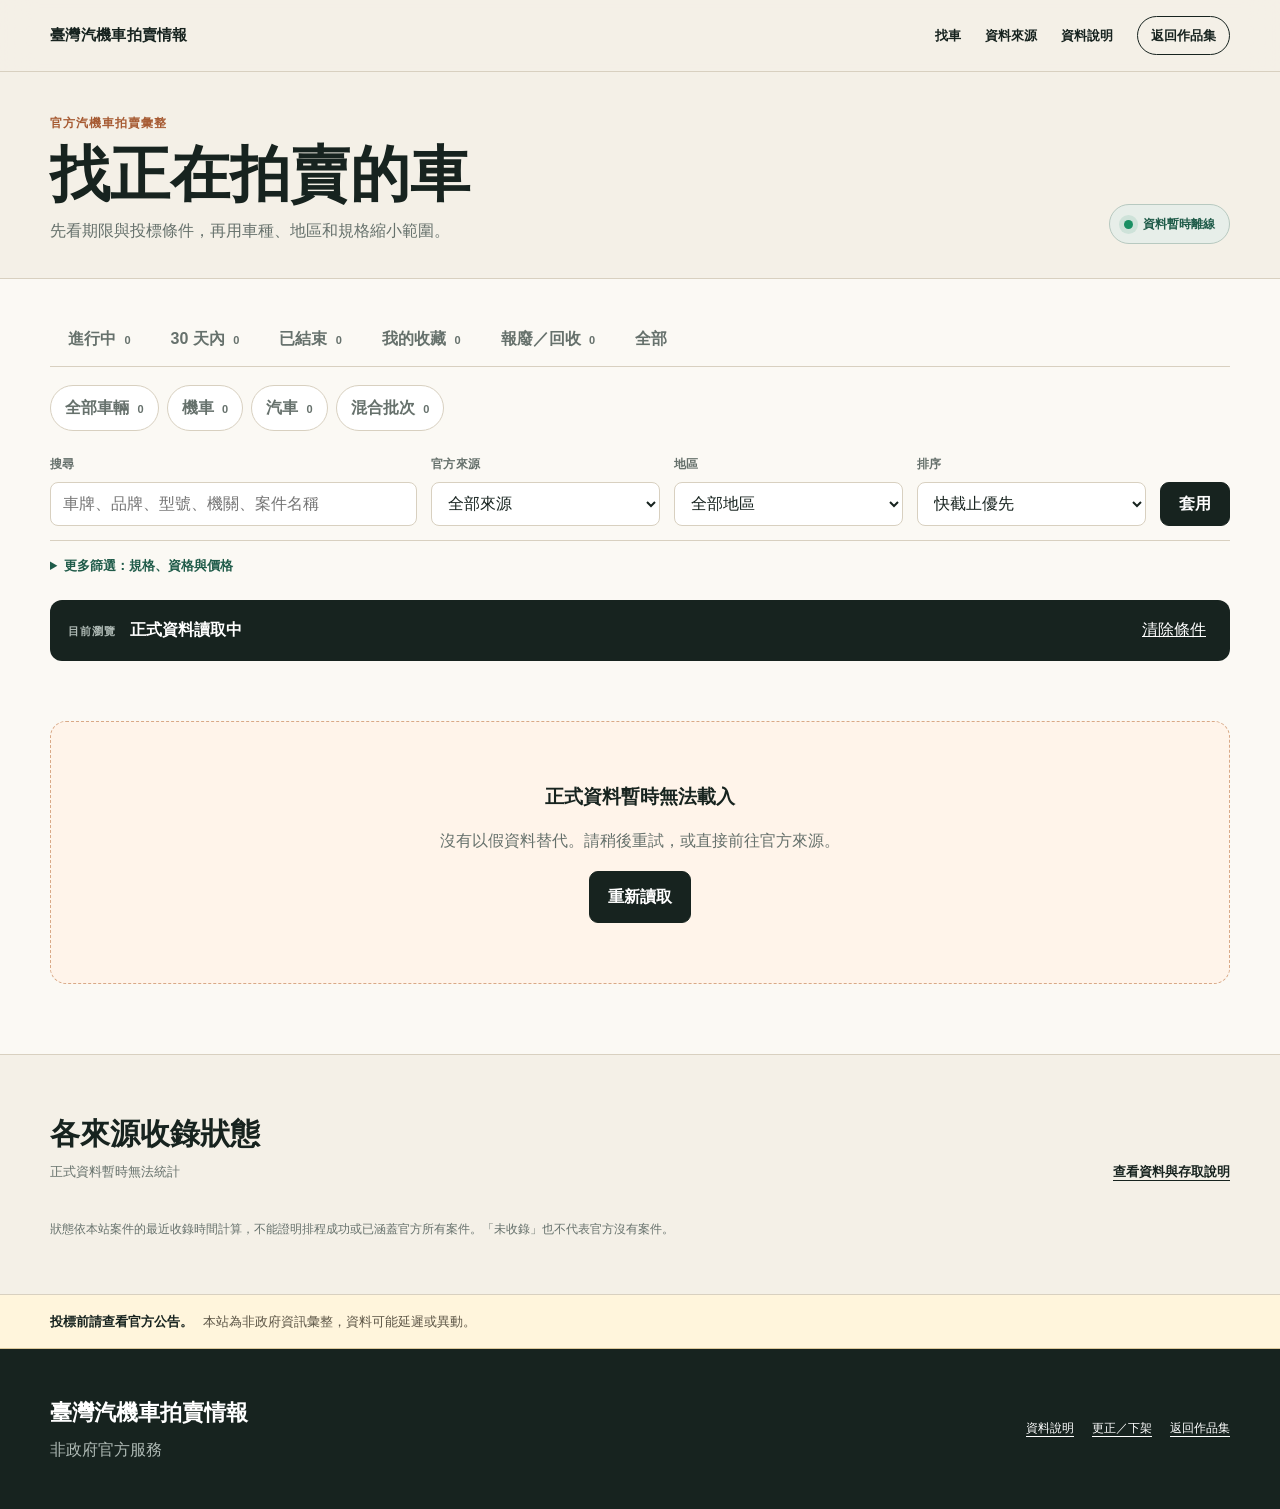
==== commit c9f4b4ec: "Correct photo and lot unknowns and restore scrap favorites" ====
--- a/projects/taiwan-moto-auction/index.html
+++ b/projects/taiwan-moto-auction/index.html
@@ -2,9 +2,9 @@
 <html lang="zh-Hant">
 <head>
   <meta charset="utf-8"><meta name="viewport" content="width=device-width,initial-scale=1">
-  <meta name="description" content="臺灣汽機車拍賣情報：彙整官方公開汽車與機車標售案件、車牌、價格、拍賣日期、機關與原始公告。">
+  <meta name="description" content="臺灣汽機車拍賣情報：彙整官方公開標售摘要，查看拍賣日期、價格、投標資格、遮蔽車牌與官方公告連結，並標示來源更新狀態。">
   <meta name="robots" content="index,follow,max-image-preview:large"><meta name="theme-color" content="#f4f0e7">
-  <meta property="og:title" content="臺灣汽機車拍賣情報｜Harry Chen"><meta property="og:description" content="從官方來源同步的真實汽機車標售資料，快速查看資格、車牌、價格、照片與公告。">
+  <meta property="og:title" content="臺灣汽機車拍賣情報｜Harry Chen"><meta property="og:description" content="從官方來源彙整汽機車標售摘要；先確認日期、資格與價格，再前往官方公告核對。">
   <meta property="og:type" content="website"><meta property="og:url" content="https://harryjia.com/projects/taiwan-moto-auction">
   <title>臺灣汽機車拍賣情報｜Harry Chen</title><link rel="canonical" href="https://harryjia.com/projects/taiwan-moto-auction"><link rel="stylesheet" href="./styles.css">
 </head>
@@ -23,7 +23,7 @@
         <label><span>地區</span><select id="region"><option value="">全部地區</option></select></label>
         <label><span>排序</span><select id="sort"><option value="deadline">快截止優先</option><option value="newest">最近同步優先</option><option value="priceLow">價格低到高</option><option value="priceHigh">價格高到低</option><option value="completeness">資料完整優先</option></select></label>
         <button class="button filter-button" type="submit">套用</button>
-        <details class="advanced-filters" id="advancedFilters"><summary>更多篩選：規格、資格、價格與照片</summary><div>
+        <details class="advanced-filters" id="advancedFilters"><summary>更多篩選：規格、資格與價格</summary><div>
           <label id="motorcycleClassField"><span>機車級別</span><select id="vehicleClass"><option value="">全部機車級別</option><option value="ORDINARY_LIGHT">普通輕型</option><option value="ORDINARY_HEAVY">普通重型</option><option value="LARGE_HEAVY">大型重型</option><option value="ELECTRIC_MOTORCYCLE">電動機車</option><option value="HEAVY_UNSPECIFIED">重型（級別未明）</option><option value="UNKNOWN">級別未確認</option></select></label>
           <label id="ccField"><span>機車排氣量</span><select id="cc"><option value="">全部排氣量</option></select></label>
           <label id="carCategoryField"><span>汽車類別</span><select id="carCategory"><option value="">全部汽車類別</option><option value="PASSENGER">小客車／轎車</option><option value="SUV">休旅車</option><option value="VAN">廂型／客貨車</option><option value="TRUCK">貨車</option><option value="BUS">大客車／遊覽車</option><option value="OTHER">其他汽車</option><option value="UNKNOWN">類別未確認</option></select></label>
@@ -32,13 +32,13 @@
           <label><span>拍賣期限</span><select id="deadline"><option value="">不限期限</option><option value="3">3 天內</option><option value="7">7 天內</option><option value="14">14 天內</option><option value="30">30 天內</option></select></label>
           <label><span>最低價格</span><input id="minPrice" type="number" min="0" step="100" inputmode="numeric" placeholder="不限"></label>
           <label><span>最高價格</span><input id="maxPrice" type="number" min="0" step="100" inputmode="numeric" placeholder="不限"></label>
-          <label class="check"><input id="hasPhotos" type="checkbox">只看有照片</label>
+          <label class="check" id="photoFilterField" hidden><input id="hasPhotos" type="checkbox">只看有照片</label>
           <label class="check"><input id="singleLot" type="checkbox">只看單輛</label>
         </div></details>
       </form>
       <div class="current-view"><div><span>目前瀏覽</span><strong id="summary">正式資料讀取中</strong></div><button id="clearFilters" type="button">清除條件</button></div><div class="chips" id="chips"></div>
       <div class="loading" id="loading"><span></span>正在讀取正式案件…</div><div class="error" id="error" hidden><h3>正式資料暫時無法載入</h3><p>沒有以假資料替代。請稍後重試，或直接前往官方來源。</p><button class="button" id="retry" type="button">重新讀取</button></div>
-      <div class="card-grid" id="results"></div><div class="empty" id="empty" hidden><h3>目前沒有符合條件的正式案件</h3><p id="emptyHint">可切換狀態或清除部分條件。</p><div class="empty-actions"><button class="button" id="emptyClear" type="button">清除篩選</button><button id="emptyEnded" type="button">查看已結束紀錄</button></div></div>
+      <div class="card-grid" id="results"></div><div class="empty" id="empty" hidden><h3>目前沒有符合條件的正式案件</h3><p id="emptyHint">可切換狀態或清除部分條件。</p><div class="empty-actions"><button class="button" id="emptyClear" type="button">清除篩選</button><button id="emptyMixed" type="button" hidden>查看混合批次</button><button id="emptyEnded" type="button">查看已結束紀錄</button></div></div>
     </div></section>
     <section class="source-summary" id="coverage"><div class="shell"><div class="source-heading"><div><h2>各來源收錄狀態</h2><p id="sourceCounts">正在統計正式案件</p></div><a href="./legal.html">查看資料與存取說明</a></div><div class="source-health-grid" id="sourceHealth"></div><p class="source-footnote">狀態依本站案件的最近收錄時間計算，不能證明排程成功或已涵蓋官方所有案件。「未收錄」也不代表官方沒有案件。</p></div></section>
     <aside class="notice"><div class="shell"><strong>投標前請查看官方公告。</strong><span>本站為非政府資訊彙整，資料可能延遲或異動。</span></div></aside>
--- a/projects/taiwan-moto-auction/styles.css
+++ b/projects/taiwan-moto-auction/styles.css
@@ -33,6 +33,7 @@
 
 /* Marketplace interaction improvements */
 .card{position:relative}.no-photo-note{margin:18px 56px -4px 20px;color:var(--muted);font-size:12px;font-weight:800}.card-without-photo{border-top:5px solid var(--forest)}
+.check[hidden]{display:none}
 .photo-failed{height:100%;display:grid;place-items:center;color:var(--muted);font-weight:800}.photo-failed[hidden]{display:none}.image-error .official-photo,.image-error .photo-count,.image-error button{display:none}
 .source{display:grid;grid-template-columns:auto minmax(0,1fr) auto;align-items:center}.source-name{min-width:0;overflow:hidden;margin-left:0!important;text-overflow:ellipsis;white-space:nowrap}.source-actions{display:flex;align-items:center;gap:6px;margin-left:auto}.source-actions .vehicle-badge,.source-actions .status{margin-left:0}.favorite-button{position:static;z-index:auto;flex:none;width:44px;height:44px;border:1px solid rgba(23,35,31,.16);border-radius:50%;background:var(--canvas);color:#7c8581;font-size:20px;cursor:pointer;box-shadow:none}.favorite-button.selected{color:#b13d3d;background:#fff1f1}
 .card-actions{justify-content:flex-start;flex-wrap:wrap}.detail-link{font-weight:900;color:var(--forest);font-size:13px}.compare-button{border:1px solid var(--line);border-radius:7px;background:white;padding:6px 9px;color:var(--ink);font-size:11px;font-weight:800;cursor:pointer}.compare-button.selected{border-color:var(--forest);background:#e7eee9;color:var(--forest)}.card-actions span{margin-left:auto}
